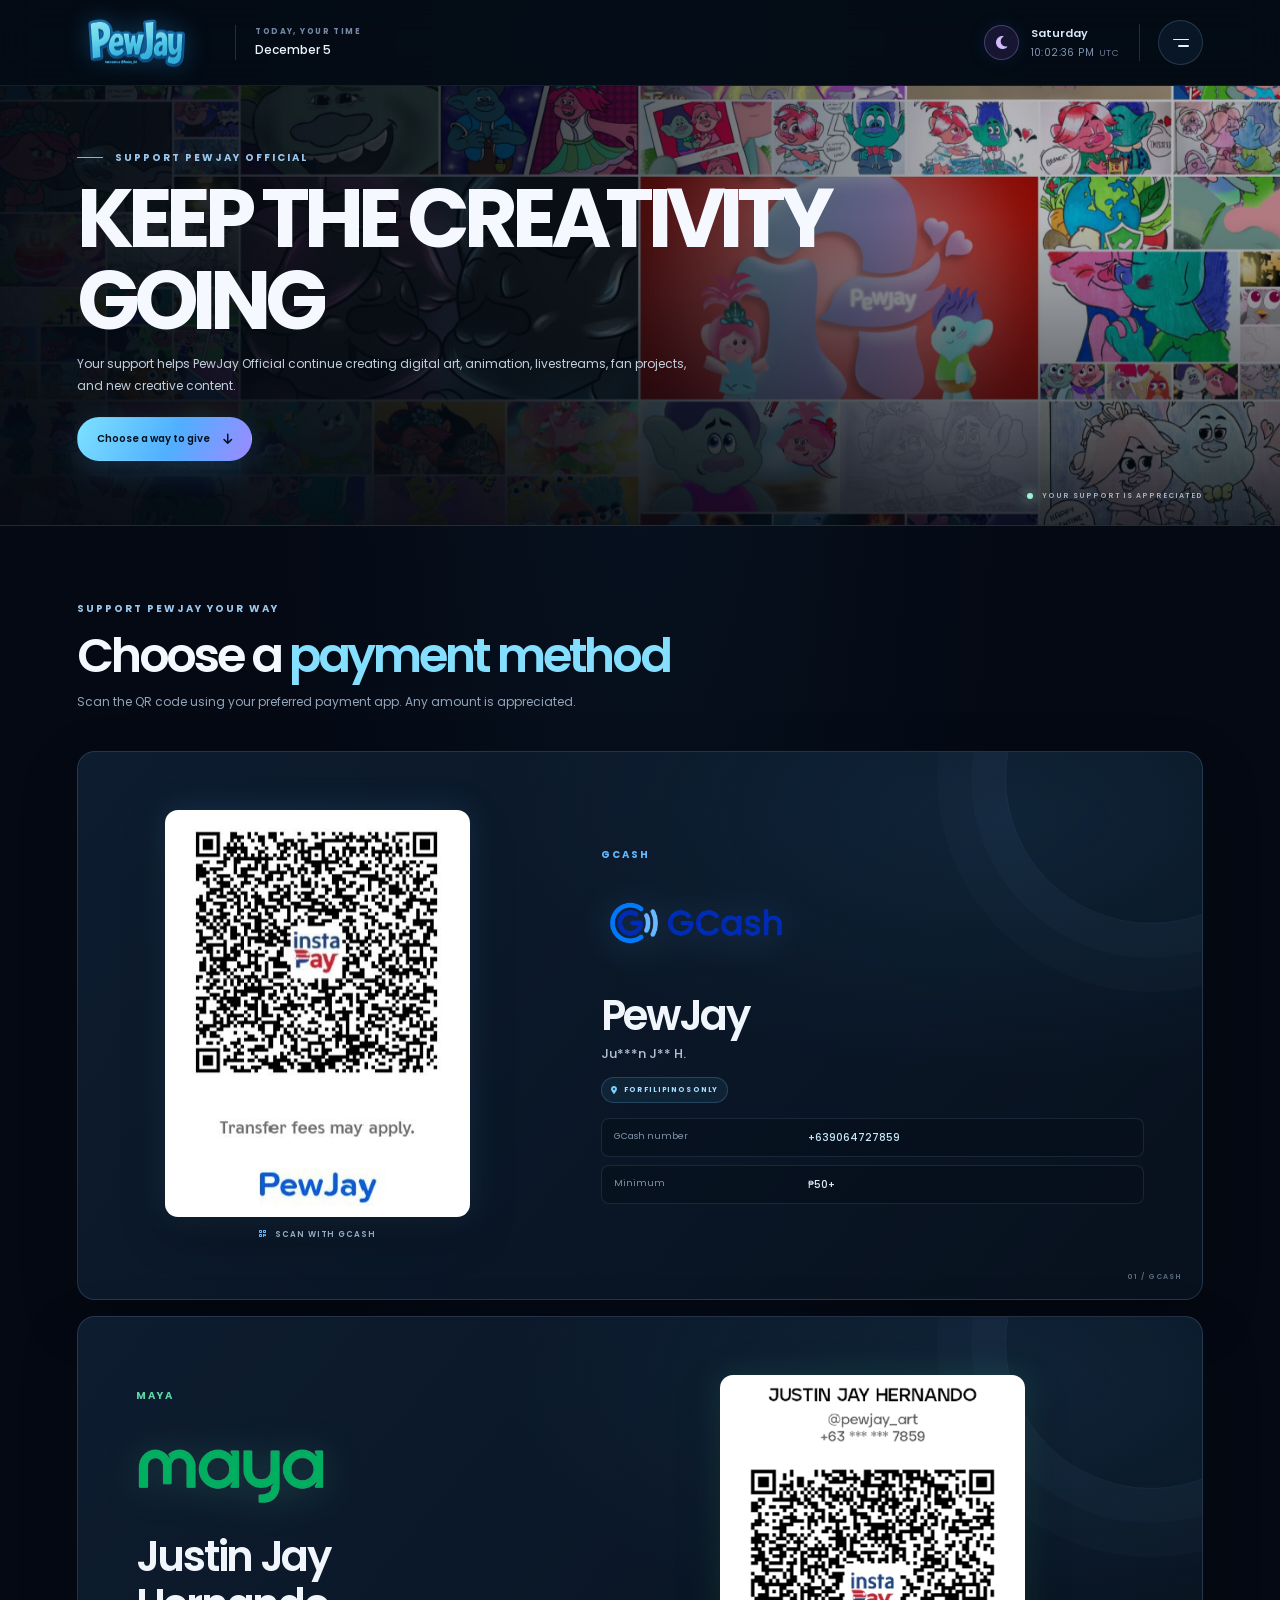
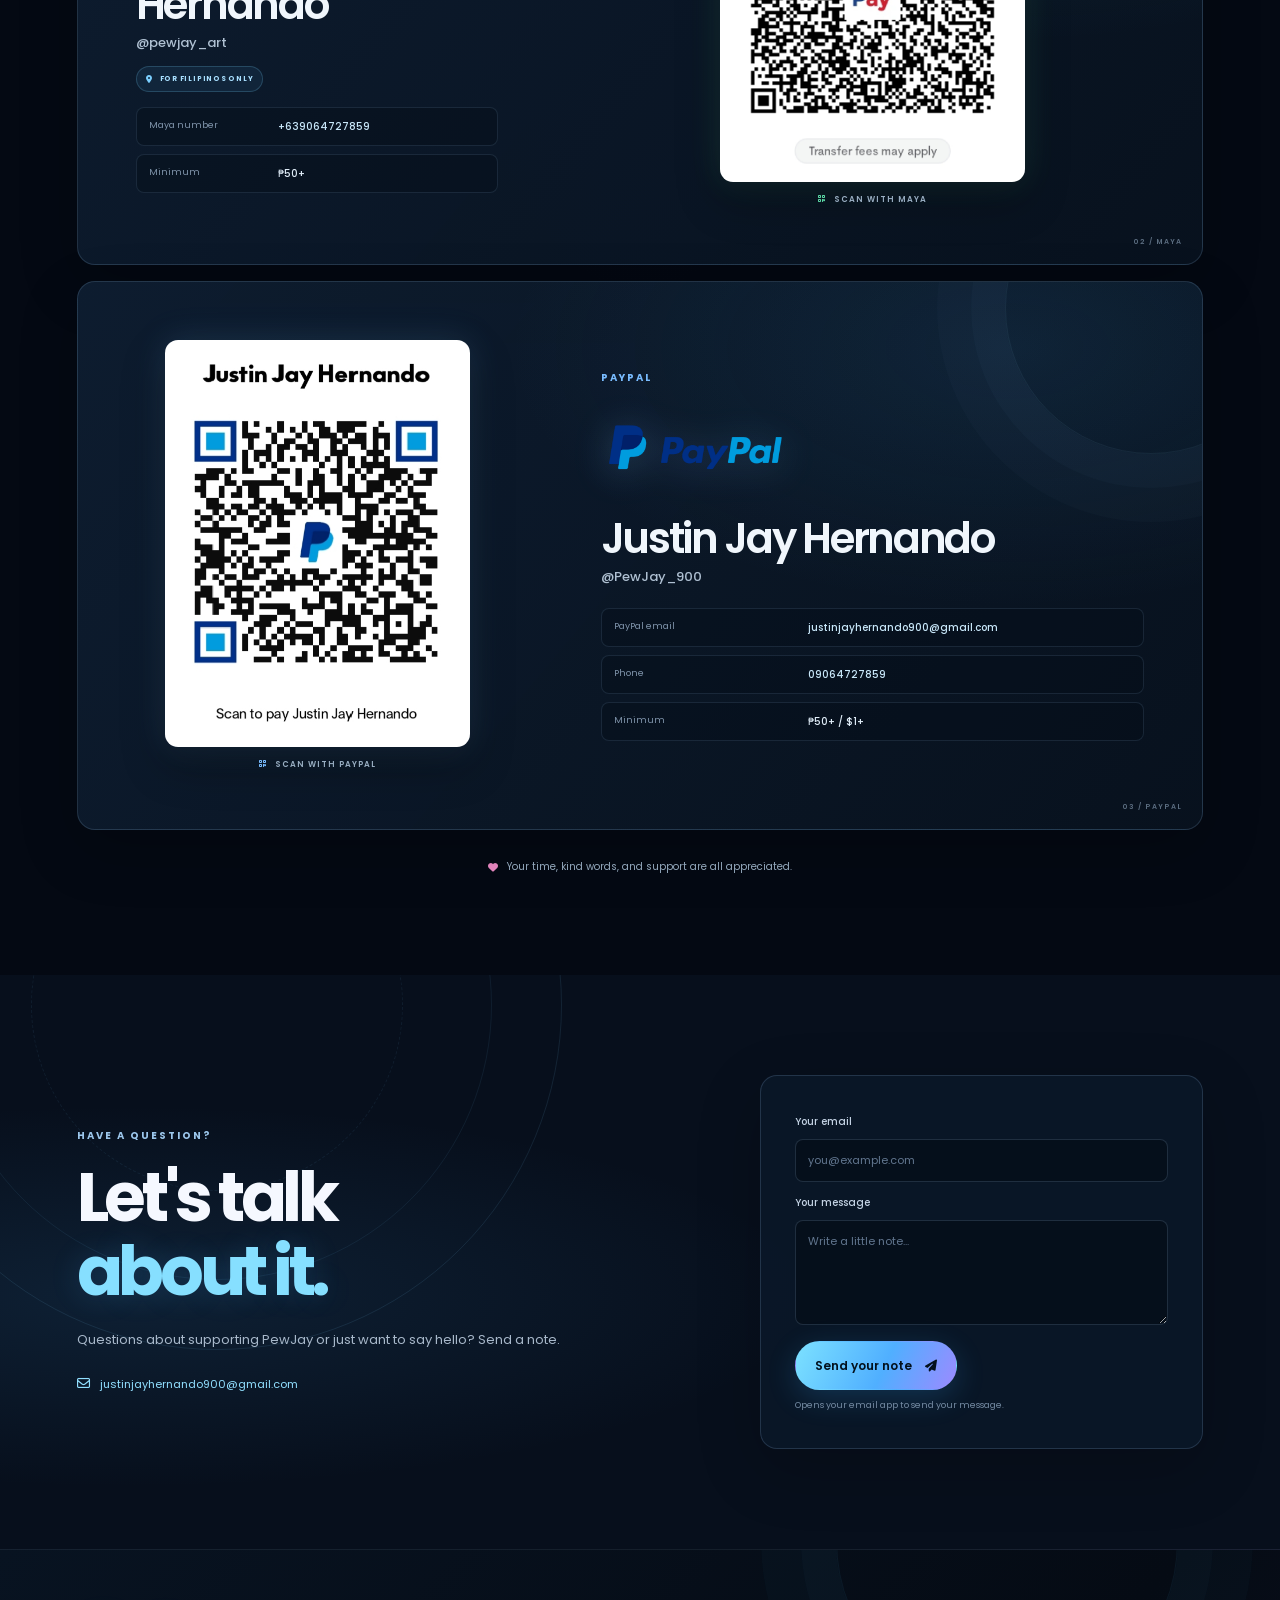
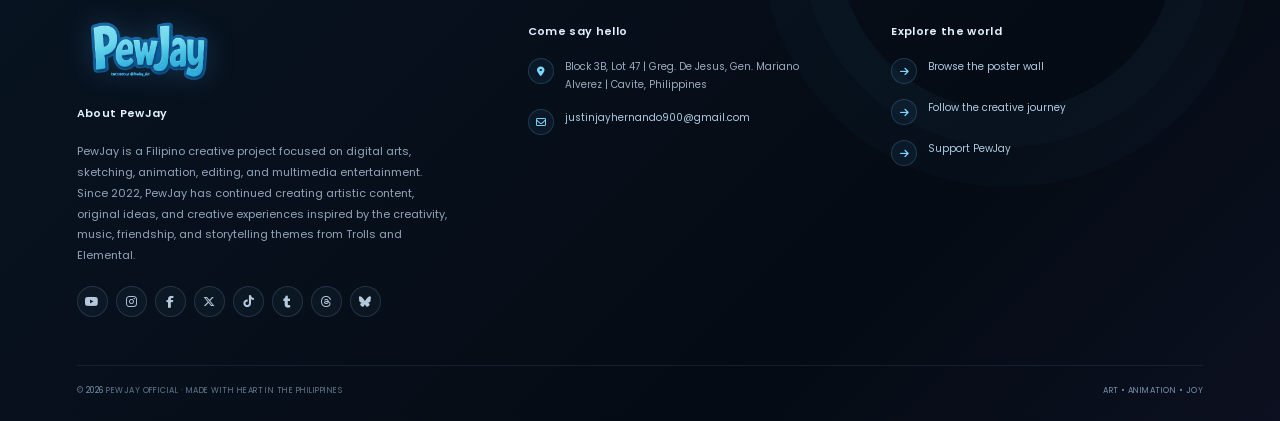
==== donation.html @ 0f90cf4b "WEB PUBLIC" ====
<!doctype html>
<html lang="en">
<head>
  <meta charset="utf-8">
  <meta name="viewport" content="width=device-width, initial-scale=1">
  <meta name="theme-color" content="#07111f">
  <meta name="description" content="Support PewJay's art and creative work through GCash, Maya, or PayPal.">
  <title>Donation - PewJay Official</title>
  <link rel="icon" href="assets/favicon.png" type="image/png">
  <link rel="preconnect" href="https://fonts.googleapis.com">
  <link rel="preconnect" href="https://fonts.gstatic.com" crossorigin>
  <link href="https://fonts.googleapis.com/css2?family=Poppins:wght@400;500;600;700;800&display=swap" rel="stylesheet">
  <link rel="stylesheet" href="https://cdnjs.cloudflare.com/ajax/libs/font-awesome/6.5.2/css/all.min.css">
  <link rel="stylesheet" href="css/style.css">
  <script src="js/site.js" defer></script>
</head>
<body class="page page-subpage" data-page="donation">
  <div data-site-header></div>
  <div class="page-transition is-visible" id="pageTransition" aria-hidden="true"><div class="transition-mark"><span></span><span></span><span></span></div><img src="assets/logo-name.png" alt=""><p>LOADING PEWJAY</p></div>

  <main class="subpage-main donation-main">
    <section class="donation-feature-hero" aria-labelledby="donationHeading">
      <img class="donation-feature-hero__image" src="assets/donation/bg.jpg" alt="" aria-hidden="true">
      <div class="donation-feature-hero__shade" aria-hidden="true"></div>
      <div class="donation-feature-hero__copy">
        <p class="eyebrow"><span class="eyebrow-line"></span>SUPPORT PEWJAY OFFICIAL</p>
        <h1 id="donationHeading">KEEP THE CREATIVITY GOING</h1>
        <p>Your support helps PewJay Official continue creating digital art, animation, livestreams, fan projects, and new creative content.</p>
        <a class="button button--primary" href="#donation-options">Choose a way to give <i class="fa-solid fa-arrow-down" aria-hidden="true"></i></a>
      </div>
      <span class="donation-feature-hero__note"><i></i> YOUR SUPPORT IS APPRECIATED</span>
    </section>

    <section class="subpage-content donation-options" id="donation-options" aria-labelledby="donationOptionsHeading">
      <div class="section-heading">
        <p class="eyebrow">SUPPORT PEWJAY YOUR WAY</p>
        <h2 id="donationOptionsHeading">Choose a <span>payment method</span></h2>
        <p>Scan the QR code using your preferred payment app. Any amount is appreciated.</p>
      </div>

      <article class="payment-method payment-method--gcash" aria-labelledby="gcashHeading">
        <div class="payment-method__qr-wrap"><img class="payment-method__qr" src="assets/donation/gcash.jpg" alt="GCash QR code for PewJay" loading="lazy"><span class="payment-method__qr-caption"><i class="fa-solid fa-qrcode" aria-hidden="true"></i> SCAN WITH GCASH</span></div>
        <div class="payment-method__details">
          <p class="eyebrow">GCASH</p>
          <div class="payment-method__logo-frame"><img src="assets/donation/gcash-logo.png" alt="GCash logo" loading="lazy"></div>
          <h2 id="gcashHeading">PewJay</h2>
          <p class="payment-method__account">Ju***n J** H.</p>
          <p class="payment-method__restriction"><i class="fa-solid fa-location-dot" aria-hidden="true"></i> FOR FILIPINOS ONLY</p>
          <dl class="payment-method__info">
            <div><dt>GCash number</dt><dd><a href="tel:+639064727859">+639064727859</a></dd></div>
            <div><dt>Minimum</dt><dd>₱50+</dd></div>
          </dl>
        </div>
        <span class="payment-method__index" aria-hidden="true">01 / GCASH</span>
      </article>

      <article class="payment-method payment-method--maya payment-method--reverse" aria-labelledby="mayaHeading">
        <div class="payment-method__qr-wrap"><img class="payment-method__qr" src="assets/donation/maya.jpg" alt="Maya QR code for Justin Jay Hernando" loading="lazy"><span class="payment-method__qr-caption"><i class="fa-solid fa-qrcode" aria-hidden="true"></i> SCAN WITH MAYA</span></div>
        <div class="payment-method__details">
          <p class="eyebrow">MAYA</p>
          <div class="payment-method__logo-frame"><img src="assets/donation/maya-logo.png" alt="Maya logo" loading="lazy"></div>
          <h2 id="mayaHeading">Justin Jay Hernando</h2>
          <p class="payment-method__account">@pewjay_art</p>
          <p class="payment-method__restriction"><i class="fa-solid fa-location-dot" aria-hidden="true"></i> FOR FILIPINOS ONLY</p>
          <dl class="payment-method__info">
            <div><dt>Maya number</dt><dd><a href="tel:+639064727859">+639064727859</a></dd></div>
            <div><dt>Minimum</dt><dd>₱50+</dd></div>
          </dl>
        </div>
        <span class="payment-method__index" aria-hidden="true">02 / MAYA</span>
      </article>

      <article class="payment-method payment-method--paypal" aria-labelledby="paypalHeading">
        <div class="payment-method__qr-wrap"><img class="payment-method__qr" src="assets/donation/paypal.jpg" alt="PayPal QR code for Justin Jay Hernando" loading="lazy"><span class="payment-method__qr-caption"><i class="fa-solid fa-qrcode" aria-hidden="true"></i> SCAN WITH PAYPAL</span></div>
        <div class="payment-method__details">
          <p class="eyebrow">PAYPAL</p>
          <div class="payment-method__logo-frame"><img src="assets/donation/paypal-logo.png" alt="PayPal logo" loading="lazy"></div>
          <h2 id="paypalHeading">Justin Jay Hernando</h2>
          <p class="payment-method__account">@PewJay_900</p>
          <dl class="payment-method__info">
            <div><dt>PayPal email</dt><dd><a href="mailto:justinjayhernando900@gmail.com">justinjayhernando900@gmail.com</a></dd></div>
            <div><dt>Phone</dt><dd><a href="tel:09064727859">09064727859</a></dd></div>
            <div><dt>Minimum</dt><dd>₱50+ / $1+</dd></div>
          </dl>
        </div>
        <span class="payment-method__index" aria-hidden="true">03 / PAYPAL</span>
      </article>

      <p class="donation-thanks"><i class="fa-solid fa-heart" aria-hidden="true"></i> Your time, kind words, and support are all appreciated.</p>
    </section>

    <section class="ask-section page-section" id="donation-contact">
      <div class="ask-orbit" aria-hidden="true"></div>
      <div class="ask-copy">
        <p class="eyebrow">HAVE A QUESTION?</p>
        <h2>Let's talk<br><span>about it.</span></h2>
        <p>Questions about supporting PewJay or just want to say hello? Send a note.</p>
        <a class="ask-email" href="mailto:justinjayhernando900@gmail.com"><i class="fa-regular fa-envelope" aria-hidden="true"></i> justinjayhernando900@gmail.com</a>
      </div>
      <form class="contact-form" id="contactForm">
        <label for="contactEmail">Your email</label>
        <input id="contactEmail" name="email" type="email" placeholder="you@example.com" autocomplete="email" required>
        <label for="contactMessage">Your message</label>
        <textarea id="contactMessage" name="message" rows="4" placeholder="Write a little note..." required></textarea>
        <button class="button button--primary" type="submit">Send your note <i class="fa-solid fa-paper-plane" aria-hidden="true"></i></button>
        <p class="form-note" data-form-note>Opens your email app to send your message.</p>
      </form>
    </section>
  </main>

  <div data-site-footer></div>
  <button class="back-to-top" type="button" data-back-to-top aria-label="Back to top"><i class="fa-solid fa-arrow-up" aria-hidden="true"></i><span>Top</span></button>
</body>
</html>
---- css/style.css ----
:root {
  color-scheme: dark;
  --ink: #f5f8ff;
  --muted: #9aaac2;
  --dim: #70819b;
  --night: #07111f;
  --night-deep: #040913;
  --panel: #0c192a;
  --panel-soft: rgba(13, 28, 47, .72);
  --line: rgba(153, 194, 255, .14);
  --blue: #55c6ff;
  --blue-strong: #228dff;
  --violet: #9d84ff;
  --pink: #ed7eff;
  --mint: #a6f5e5;
  --radius: 22px;
  --page-gutter: clamp(22px, 6vw, 96px);
  --font: "Poppins", "Segoe UI", sans-serif;
}

* { box-sizing: border-box; }
html { background: var(--night-deep); scroll-behavior: smooth; scroll-padding-top: 100px; }
body { margin: 0; color: var(--ink); background: var(--night); font-family: var(--font); font-size: 15px; line-height: 1.7; -webkit-font-smoothing: antialiased; }
body.menu-open, body.lightbox-open { overflow: hidden; }
button, input, textarea { font: inherit; }
button, a { -webkit-tap-highlight-color: transparent; }
button { color: inherit; }
a { color: inherit; text-decoration: none; }
img { display: block; max-width: 100%; }
::selection { color: #04101a; background: var(--blue); }
:focus-visible { outline: 2px solid var(--blue); outline-offset: 4px; }

.eyebrow { display: flex; align-items: center; gap: 12px; margin: 0 0 18px; color: #9cc7ec; font-size: 10px; font-weight: 700; letter-spacing: .2em; line-height: 1.5; }
.eyebrow-line { width: 26px; height: 1px; background: var(--blue); box-shadow: 0 0 12px var(--blue); }
.button { display: inline-flex; min-height: 49px; align-items: center; justify-content: center; gap: 13px; padding: 12px 19px; border: 1px solid transparent; border-radius: 999px; cursor: pointer; font-size: 12px; font-weight: 600; line-height: 1.2; transition: transform .25s ease, background .25s ease, border-color .25s ease, box-shadow .25s ease; }
.button:hover { transform: translateY(-3px); }
.button i { font-size: 12px; }
.button--primary { color: #03111d; background: linear-gradient(115deg, #7ce1ff, #50afff 55%, #9c8aff); box-shadow: 0 8px 30px rgba(56, 170, 255, .2); }
.button--primary:hover { box-shadow: 0 12px 36px rgba(56, 170, 255, .35); }
.button--outline { color: #e1f4ff; border-color: rgba(132, 200, 255, .43); background: rgba(12, 28, 48, .58); }
.button--outline:hover, .button--glass:hover { border-color: rgba(112, 215, 255, .9); background: rgba(61, 143, 207, .19); }
.button--glass { color: var(--ink); border-color: rgba(222, 240, 255, .24); background: rgba(5, 16, 29, .45); backdrop-filter: blur(12px); }
.button--small { min-height: 38px; padding: 9px 14px; font-size: 11px; }
.text-link { display: inline-flex; align-items: center; gap: 11px; padding: 0; border: 0; color: #8bdcff; background: transparent; cursor: pointer; font-size: 12px; font-weight: 600; transition: gap .2s ease, color .2s ease; }
.text-link:hover { gap: 16px; color: #d3f5ff; }
.pill { display: inline-flex; align-items: center; width: fit-content; padding: 5px 10px; border: 1px solid rgba(105, 201, 255, .26); border-radius: 999px; color: #9bdcff; background: rgba(49, 137, 196, .12); font-size: 9px; font-weight: 700; letter-spacing: .12em; }

/* Shared navigation */
.site-header { position: fixed; z-index: 80; inset: 0 0 auto; display: flex; height: 86px; align-items: center; justify-content: space-between; gap: 24px; padding: 0 var(--page-gutter); border-bottom: 1px solid rgba(154, 192, 238, .1); background: rgba(5, 12, 22, .76); backdrop-filter: blur(18px); transition: background .3s ease, border-color .3s ease; }
.page-home .site-header { border-bottom-color: rgba(180, 211, 255, .14); background: linear-gradient(180deg, rgba(5, 12, 22, .8), rgba(5, 12, 22, .35)); }
.site-header__left, .site-header__right { display: flex; align-items: center; }
.site-header__left { gap: clamp(16px, 3vw, 40px); min-width: 250px; }
.brand-lockup { display: inline-flex; width: 120px; aspect-ratio: 16/9; flex: 0 0 auto; align-items: center; justify-content: center; }
.brand-lockup img { width: 100%; height: 100%; object-fit: contain; filter: drop-shadow(0 0 12px rgba(47, 168, 255, .27)); transition: filter .25s ease, transform .25s ease; }
.brand-lockup:hover img { transform: translateY(-1px); filter: drop-shadow(0 0 16px rgba(47, 168, 255, .55)); }
.header-date { display: flex; flex-direction: column; gap: 1px; border-left: 1px solid rgba(194, 220, 255, .17); padding-left: 19px; }
.header-date__label { color: #7489a7; font-size: 8px; font-weight: 700; letter-spacing: .18em; }
.header-date__value { color: #eaf5ff; font-size: 12px; font-weight: 500; white-space: nowrap; }
.site-header__right { gap: 18px; }
.header-time { display: flex; align-items: center; gap: 12px; padding-right: 20px; border-right: 1px solid rgba(194, 220, 255, .17); }
.header-time__icon { display: grid; width: 35px; height: 35px; place-items: center; border: 1px solid rgba(107, 201, 255, .25); border-radius: 50%; color: #81d8ff; background: rgba(48, 146, 210, .12); box-shadow: 0 0 20px rgba(47, 168, 255, .1); }
.header-time__icon.is-night { color: #d2baff; border-color: rgba(190, 158, 255, .3); background: rgba(125, 85, 203, .16); }
.header-time__readout { display: flex; flex-direction: column; gap: 1px; }
.header-time__weekday { color: #d8e8fa; font-size: 11px; font-weight: 600; }
.header-time__clock { color: #8095b2; font-size: 10px; font-variant-numeric: tabular-nums; letter-spacing: .04em; white-space: nowrap; }
.header-time__zone { padding-left: 5px; color: #637590; font-size: 9px; }
.menu-toggle { position: relative; display: grid; width: 45px; height: 45px; flex: 0 0 auto; place-items: center; border: 1px solid rgba(150, 195, 239, .2); border-radius: 50%; background: rgba(11, 27, 45, .75); cursor: pointer; transition: background .25s ease, border-color .25s ease, transform .25s ease; }
.menu-toggle:hover { transform: rotate(5deg); border-color: rgba(93, 206, 255, .6); background: rgba(40, 123, 177, .24); }
.menu-toggle__lines { display: grid; gap: 5px; }
.menu-toggle__lines span { display: block; width: 16px; height: 1.5px; border-radius: 2px; background: #e4f5ff; transition: transform .25s ease, width .25s ease; }
.menu-toggle__lines span:nth-child(2) { width: 11px; margin-left: auto; }
.menu-toggle[aria-expanded="true"] .menu-toggle__lines span:first-child { transform: translateY(3.25px) rotate(45deg); }
.menu-toggle[aria-expanded="true"] .menu-toggle__lines span:nth-child(2) { width: 16px; transform: translateY(-3.25px) rotate(-45deg); }
.menu-toggle__label { position: absolute; top: calc(100% + 5px); right: 0; color: #70829c; font-size: 7px; font-weight: 700; letter-spacing: .12em; }
.nav-overlay { position: fixed; z-index: 75; inset: 0; display: flex; align-items: center; justify-content: center; overflow: auto; padding: 105px var(--page-gutter) 55px; background: radial-gradient(ellipse at 79% 30%, rgba(28, 82, 133, .32), transparent 36%), radial-gradient(ellipse at 15% 88%, rgba(107, 61, 166, .19), transparent 34%), rgba(4, 10, 19, .985); opacity: 0; visibility: hidden; transform: translateY(-14px); transition: opacity .35s ease, transform .35s ease, visibility .35s; }
.nav-overlay.is-open { opacity: 1; visibility: visible; transform: translateY(0); }
.nav-overlay__inner { display: grid; width: min(1120px, 100%); grid-template-columns: minmax(200px, .85fr) 1.3fr; align-items: center; gap: clamp(40px, 9vw, 140px); }
.nav-overlay__aside { align-self: center; }
.nav-overlay__logo { width: min(260px, 100%); margin-bottom: 22px; filter: drop-shadow(0 0 20px rgba(63, 182, 255, .25)); }
.nav-overlay__aside p { max-width: 280px; color: var(--muted); font-size: 13px; }
.nav-overlay__aside span { display: block; margin-top: 36px; color: #617b9b; font-size: 9px; font-weight: 700; letter-spacing: .17em; }
.nav-overlay__list { display: grid; grid-template-columns: repeat(2, minmax(0, 1fr)); gap: 5px 30px; margin: 0; padding: 0; list-style: none; }
.nav-overlay__list a { display: flex; min-height: 58px; align-items: center; gap: 14px; border-bottom: 1px solid rgba(168, 197, 230, .11); color: #d9e7f8; font-size: clamp(15px, 2vw, 21px); font-weight: 500; transition: color .2s ease, padding .2s ease; }
.nav-overlay__list a span { color: #59728d; font-size: 9px; font-variant-numeric: tabular-nums; }
.nav-overlay__list a i { margin-left: auto; color: #6797b8; font-size: 12px; opacity: 0; transform: translateX(-5px); transition: opacity .2s ease, transform .2s ease; }
.nav-overlay__list a:hover, .nav-overlay__list a.is-current { padding-left: 5px; color: #8fddff; }
.nav-overlay__list a:hover i, .nav-overlay__list a.is-current i { opacity: 1; transform: translateX(0); }
.nav-overlay__close { position: absolute; top: 24px; right: var(--page-gutter); display: flex; align-items: center; gap: 12px; padding: 10px; border: 0; color: #dcecff; background: transparent; cursor: pointer; font-size: 10px; letter-spacing: .12em; }
.nav-overlay__close i { display: grid; width: 38px; height: 38px; place-items: center; border: 1px solid var(--line); border-radius: 50%; font-size: 15px; }

/* Page transitions and cookie controls */
.page-transition { position: fixed; z-index: 100; inset: 0; display: flex; flex-direction: column; align-items: center; justify-content: center; background: radial-gradient(ellipse at 50% 45%, #0e2841 0, #081526 40%, #040913 80%); opacity: 1; visibility: visible; transition: opacity .55s ease, visibility .55s ease; }
.page-transition.is-done { opacity: 0; visibility: hidden; pointer-events: none; }
.page-transition img { width: 116px; height: 68px; margin: 13px 0 1px; object-fit: contain; filter: drop-shadow(0 0 16px rgba(60, 183, 255, .4)); animation: logo-breathe 1.4s ease-in-out infinite alternate; }
.page-transition p { color: #8aabc7; font-size: 8px; font-weight: 700; letter-spacing: .23em; }
.transition-mark { position: relative; display: flex; width: 39px; height: 39px; align-items: center; justify-content: center; gap: 3px; }
.transition-mark::before { position: absolute; inset: 0; border: 1px solid rgba(113, 196, 255, .28); border-top-color: #76d8ff; border-radius: 50%; content: ""; animation: spin 1.2s linear infinite; }
.transition-mark span { width: 3px; height: 3px; border-radius: 50%; background: #8ce4ff; animation: dots 1s ease-in-out infinite alternate; }
.transition-mark span:nth-child(2) { animation-delay: .15s; }
.transition-mark span:nth-child(3) { animation-delay: .3s; }
.cookie-notice { position: fixed; z-index: 110; right: 26px; bottom: 24px; display: grid; width: min(370px, calc(100vw - 32px)); grid-template-columns: 40px 1fr; gap: 8px 13px; padding: 20px; border: 1px solid rgba(132, 197, 241, .24); border-radius: 18px; background: rgba(8, 21, 36, .96); box-shadow: 0 20px 70px rgba(0, 0, 0, .42), 0 0 28px rgba(53, 158, 225, .12); backdrop-filter: blur(20px); opacity: 0; visibility: hidden; transform: translateY(24px) scale(.97); transition: opacity .35s ease, transform .35s cubic-bezier(.2,.8,.2,1), visibility .35s; }
.cookie-notice.is-visible { opacity: 1; visibility: visible; transform: translateY(0) scale(1); }
.cookie-close { position: absolute; top: 10px; right: 10px; display: grid; width: 26px; height: 26px; place-items: center; border: 0; border-radius: 50%; color: #8194ad; background: transparent; cursor: pointer; }
.cookie-close:hover { color: white; background: rgba(255,255,255,.08); }
.cookie-icon { display: grid; width: 38px; height: 38px; place-items: center; border: 1px solid rgba(115, 197, 247, .2); border-radius: 12px; color: #8bdbff; background: rgba(51, 148, 204, .13); }
.cookie-copy { padding-right: 14px; }
.cookie-copy strong { font-size: 11px; font-weight: 600; }
.cookie-copy p { margin: 4px 0 0; color: #93a5bb; font-size: 10px; line-height: 1.6; }
.cookie-actions { grid-column: 2; display: flex; flex-wrap: wrap; align-items: center; gap: 10px; margin-top: 6px; }
.cookie-essential { padding: 7px 0; border: 0; color: #aebdd0; background: transparent; cursor: pointer; font-size: 10px; }
.cookie-essential:hover { color: white; }
.back-to-top { position: fixed; z-index: 50; right: 25px; bottom: 25px; display: flex; min-width: 47px; height: 47px; align-items: center; justify-content: center; gap: 8px; padding: 0 14px; border: 1px solid rgba(136, 196, 241, .28); border-radius: 99px; color: #d8f3ff; background: rgba(8, 22, 38, .89); box-shadow: 0 6px 28px rgba(0,0,0,.22); cursor: pointer; font-size: 10px; opacity: 0; visibility: hidden; transform: translateY(10px); transition: all .25s ease; backdrop-filter: blur(10px); }
.back-to-top.is-visible { opacity: 1; visibility: visible; transform: translateY(0); }
.cookie-open .back-to-top { bottom: 204px; }
.back-to-top:hover { border-color: var(--blue); color: white; box-shadow: 0 0 22px rgba(56, 176, 255, .2); }

/* Intro page */
.intro-page { overflow: hidden; background: #060d18; }
.intro-screen { position: relative; display: grid; min-height: 100svh; place-items: center; overflow: hidden; isolation: isolate; padding: 40px 22px; }
.intro-backdrop, .intro-grain { position: absolute; z-index: -2; inset: 0; }
.intro-backdrop { background: linear-gradient(180deg, rgba(3, 8, 16, .23), rgba(4, 10, 19, .7) 55%, rgba(4, 9, 17, .96)), radial-gradient(ellipse at 50% 44%, rgba(48, 123, 193, .2), transparent 42%), url("../assets/index/bg.jpg") center 47% / cover; animation: intro-photo 12s ease-in-out infinite alternate; }
.intro-grain { z-index: -1; pointer-events: none; background: radial-gradient(circle at 16% 18%, rgba(107, 212, 255, .13), transparent 22%), radial-gradient(circle at 82% 71%, rgba(191, 112, 255, .12), transparent 25%); }
.intro-content { width: min(650px, 100%); padding-top: 25px; text-align: center; animation: fade-up .9s .1s both; }
.intro-kicker { display: flex; align-items: center; justify-content: center; gap: 10px; margin-bottom: 23px; color: #b3d7f0; font-size: 9px; font-weight: 700; letter-spacing: .2em; }
.live-dot { width: 7px; height: 7px; border-radius: 50%; background: #91f1d8; box-shadow: 0 0 12px #91f1d8; animation: live-pulse 1.8s ease-out infinite; }
.intro-logo-shell { position: relative; display: grid; width: min(370px, 78vw); aspect-ratio: 16/9; place-items: center; margin: 0 auto 23px; }
.intro-logo-shell::before { position: absolute; z-index: -1; inset: -9px; border: 1px solid transparent; border-radius: 27px; background: conic-gradient(from 0deg, transparent 0 30%, #63ddff 36%, #74a9ff 43%, #e891ff 49%, transparent 55% 100%) border-box; -webkit-mask: linear-gradient(#000 0 0) padding-box, linear-gradient(#000 0 0); -webkit-mask-composite: xor; mask-composite: exclude; content: ""; animation: spin 3.2s linear infinite; filter: drop-shadow(0 0 12px rgba(80, 198, 255, .5)); }
.intro-logo-shell::after { position: absolute; z-index: -2; inset: -17px; border: 1px solid rgba(109, 190, 255, .1); border-radius: 33px; content: ""; box-shadow: 0 0 48px rgba(50, 164, 255, .12); }
.intro-logo { width: 100%; max-height: 100%; object-fit: contain; filter: drop-shadow(0 9px 28px rgba(41, 170, 255, .43)); animation: logo-breathe 2.4s ease-in-out infinite alternate; }
.intro-content h1 { margin: 0; font-size: clamp(30px, 5.2vw, 54px); font-weight: 700; letter-spacing: -.055em; line-height: 1.17; }
.intro-content h1 span { color: #8cdbff; text-shadow: 0 0 28px rgba(84, 191, 255, .3); }
.intro-copy { max-width: 430px; margin: 14px auto 28px; color: #b0bfd2; font-size: 13px; }
.intro-loading { width: min(330px, 90%); margin: 0 auto 23px; text-align: left; }
.intro-loading__row { display: flex; justify-content: space-between; margin-bottom: 7px; color: #8fa8c0; font-size: 8px; font-weight: 700; letter-spacing: .15em; }
.intro-loading__row [data-intro-percent] { color: #b7eaff; font-variant-numeric: tabular-nums; }
.intro-progress { height: 2px; overflow: hidden; border-radius: 4px; background: rgba(171, 206, 239, .18); }
.intro-progress span { display: block; width: 0; height: 100%; border-radius: inherit; background: linear-gradient(90deg, #59d5ff, #a582ff, #f089dd); box-shadow: 0 0 14px rgba(90, 195, 255, .8); }
.intro-skip { min-height: 42px; font-size: 10px; }
.intro-foot { position: absolute; right: var(--page-gutter); bottom: 23px; left: var(--page-gutter); display: flex; justify-content: space-between; color: rgba(193, 212, 234, .55); font-size: 8px; font-weight: 600; letter-spacing: .14em; }
.intro-foot i { margin-left: 5px; color: #ff8cca; }

/* Refined entry screen */
.intro-screen { display: flex; min-height: 100svh; flex-direction: column; justify-content: space-between; padding: 23px var(--page-gutter) 17px; }
.intro-backdrop { background: linear-gradient(90deg, rgba(3, 8, 16, .94) 0%, rgba(4, 10, 19, .83) 43%, rgba(4, 10, 19, .42) 100%), linear-gradient(0deg, rgba(4, 9, 17, .97) 0%, rgba(4, 9, 17, .15) 45%, rgba(4, 9, 17, .55) 100%), url("../assets/index/bg.jpg") center 46% / cover; }
.intro-grain { background-image: linear-gradient(rgba(117, 187, 236, .035) 1px, transparent 1px), linear-gradient(90deg, rgba(117, 187, 236, .035) 1px, transparent 1px), radial-gradient(ellipse at 73% 43%, rgba(71, 162, 222, .15), transparent 38%), radial-gradient(ellipse at 11% 79%, rgba(100, 76, 188, .14), transparent 31%); background-size: 70px 70px, 70px 70px, auto, auto; mask-image: linear-gradient(90deg, transparent, black 40%, black); }
.intro-topbar { position: relative; z-index: 2; display: flex; width: min(1460px, 100%); min-height: 58px; align-items: center; justify-content: space-between; gap: 22px; margin: 0 auto; }
.intro-brand { display: inline-flex; align-items: center; gap: 12px; }
.intro-brand img { width: 108px; height: 61px; object-fit: contain; filter: drop-shadow(0 0 15px rgba(61, 180, 255, .36)); }
.intro-brand > span, .intro-topbar__status > span:last-child { color: #a8bed5; font-size: 7px; font-weight: 700; letter-spacing: .16em; line-height: 1.65; }
.intro-brand strong, .intro-topbar__status strong { color: #e0f2ff; font-size: 8px; letter-spacing: .1em; }
.intro-topbar__center { display: flex; align-items: center; gap: 10px; color: #8298b2; font-size: 8px; font-weight: 700; letter-spacing: .23em; }
.intro-topbar__center i { color: #65caff; font-style: normal; font-size: 7px; }
.intro-topbar__line { width: 26px; height: 1px; background: linear-gradient(90deg, transparent, rgba(136, 193, 237, .5)); }
.intro-topbar__line:last-child { transform: rotate(180deg); }
.intro-topbar__status { display: flex; align-items: center; gap: 9px; }
.intro-topbar__status .live-dot { width: 6px; height: 6px; }
.intro-content { display: grid; width: min(1460px, 100%); flex: 1; grid-template-columns: minmax(0, 1fr) minmax(0, .95fr); align-items: center; gap: clamp(24px, 4vw, 65px); margin: 0 auto; padding: 10px 0 4px; text-align: left; animation: fade-up .85s .08s both; }
.intro-copy { max-width: 650px; margin: 0; color: var(--ink); font-size: 15px; }
.intro-copy .intro-kicker { justify-content: flex-start; margin-bottom: 20px; color: #bed5eb; font-size: 9px; }
.intro-copy h1 { display: flex; flex-direction: column; gap: 1px; margin: 0; font-size: clamp(48px, 6.2vw, 88px); font-weight: 600; letter-spacing: -.08em; line-height: .99; }
.intro-copy h1 span { color: #f4f8ff; text-shadow: none; }
.intro-copy h1 strong { display: block; color: #8edfff; font-weight: 700; text-shadow: 0 0 34px rgba(71, 184, 255, .28); }
.intro-copy h1 em { color: #c2a6ff; font-style: normal; text-shadow: 0 0 35px rgba(154, 127, 255, .26); }
.intro-copy__description { max-width: 430px; margin: 18px 0 16px; color: #aabbd0; font-size: 12px; line-height: 1.85; }
.intro-copy__description span { color: #e1c7ff; }
.intro-tags { display: flex; flex-wrap: wrap; gap: 7px; margin: 0 0 22px; }
.intro-tags span { display: inline-flex; align-items: center; gap: 7px; padding: 6px 10px; border: 1px solid rgba(152, 197, 236, .16); border-radius: 99px; color: #b4c7dc; background: rgba(9, 20, 34, .52); font-size: 7px; font-weight: 700; letter-spacing: .12em; backdrop-filter: blur(8px); }
.intro-tags i { color: #81d9ff; font-size: 9px; }
.intro-skip { min-height: 45px; padding: 12px 19px; font-size: 10px; }
.intro-stage { position: relative; width: 100%; height: min(60vh, 545px); min-height: 365px; isolation: isolate; }
.intro-stage::before { position: absolute; z-index: -2; inset: 9% 4%; border-radius: 50%; background: radial-gradient(ellipse, rgba(49, 133, 196, .25), rgba(73, 101, 178, .08) 42%, transparent 71%); filter: blur(12px); content: ""; }
.intro-stage__orbit { position: absolute; z-index: -1; top: 50%; left: 50%; display: block; width: 88%; aspect-ratio: 1; border: 1px solid rgba(144, 206, 251, .16); border-radius: 50%; transform: translate(-50%, -50%); }
.intro-stage__orbit--one { width: 73%; border-style: dashed; animation: orbit-spin 38s linear infinite; }
.intro-stage__orbit--two { width: 99%; border-color: rgba(139, 189, 231, .08); }
.intro-stage__spark { position: absolute; z-index: 4; color: #c1eaff; text-shadow: 0 0 18px rgba(105, 194, 255, .7); font-size: 24px; animation: twinkle 1.8s ease-in-out infinite alternate; }
.intro-stage__spark--one { top: 9%; left: 23%; }
.intro-stage__spark--two { right: 14%; bottom: 17%; color: #d0afff; font-size: 31px; animation-delay: -.8s; }
.intro-art-card { position: absolute; overflow: hidden; margin: 0; border: 1px solid rgba(209, 234, 255, .33); border-radius: 13px; background: #111c30; box-shadow: 0 28px 70px rgba(0, 0, 0, .43), 0 0 30px rgba(69, 156, 220, .09); }
.intro-art-card::after { position: absolute; inset: 0; border: 1px solid rgba(248, 252, 255, .08); border-radius: inherit; content: ""; pointer-events: none; }
.intro-art-card img { width: 100%; height: 100%; object-fit: cover; transition: transform .8s ease; }
.intro-art-card:hover img { transform: scale(1.055); }
.intro-art-card figcaption { position: absolute; right: 0; bottom: 0; left: 0; display: flex; align-items: center; justify-content: space-between; padding: 25px 11px 9px; color: white; background: linear-gradient(0deg, rgba(3, 8, 16, .85), transparent); font-size: 7px; font-weight: 700; letter-spacing: .1em; }
.intro-art-card figcaption i { color: #8ce0ff; font-size: 9px; }
.intro-art-card--rear { top: 14%; left: 9%; width: 43%; height: 48%; transform: rotate(-10deg); animation: intro-card-float 5.4s ease-in-out infinite alternate; }
.intro-art-card--front { top: 14%; right: 7%; width: 49%; height: 57%; transform: rotate(7deg); animation: intro-card-float 5.1s ease-in-out infinite alternate-reverse; }
.intro-art-card--small { bottom: 6%; left: 24%; width: 43%; height: 34%; transform: rotate(3deg); animation: intro-card-float 5.7s ease-in-out infinite alternate; animation-delay: -.6s; }
.intro-logo-shell { position: absolute; z-index: 5; top: 53%; left: 49%; display: grid; width: min(53%, 315px); aspect-ratio: 16/9; place-items: center; margin: 0; border: 1px solid rgba(169, 222, 255, .44); border-radius: 19px; background: rgba(5, 16, 30, .73); box-shadow: 0 20px 60px rgba(0, 0, 0, .48), 0 0 45px rgba(65, 167, 226, .18); backdrop-filter: blur(14px); transform: translate(-50%, -50%); isolation: isolate; }
.intro-logo-shell::before { position: absolute; z-index: -1; inset: -7px; border: 1px solid transparent; border-radius: 24px; background: conic-gradient(from 0deg, transparent 0 30%, #63ddff 36%, #74a9ff 43%, #e891ff 49%, transparent 55% 100%) border-box; -webkit-mask: linear-gradient(#000 0 0) padding-box, linear-gradient(#000 0 0); -webkit-mask-composite: xor; mask-composite: exclude; content: ""; animation: spin 3.2s linear infinite; filter: drop-shadow(0 0 12px rgba(80, 198, 255, .5)); }
.intro-logo-shell::after { position: absolute; z-index: -2; inset: -15px; border: 1px solid rgba(109, 190, 255, .11); border-radius: 28px; content: ""; box-shadow: 0 0 48px rgba(50, 164, 255, .16); }
.intro-logo { width: 89%; height: auto; max-height: 90%; object-fit: contain; filter: drop-shadow(0 9px 22px rgba(41, 170, 255, .49)); animation: logo-breathe 2.4s ease-in-out infinite alternate; }
.intro-stage__note { position: absolute; right: 0; bottom: 15%; color: rgba(187, 218, 245, .7); font-size: 7px; font-weight: 700; letter-spacing: .2em; line-height: 1.65; text-align: right; }
.intro-loading { width: min(1460px, 100%); margin: 0 auto; padding: 12px 0 9px; border-top: 1px solid rgba(167, 201, 235, .2); text-align: left; }
.intro-loading__row { align-items: center; margin-bottom: 8px; color: #95acc4; font-size: 8px; letter-spacing: .13em; }
.intro-loading__label { display: inline-flex; align-items: center; gap: 8px; }
.intro-loading__label i { color: #83dfff; animation: spin 2s linear infinite; }
.intro-loading__numbers { display: inline-flex; gap: 18px; color: #cae9fa; font-variant-numeric: tabular-nums; }
.intro-progress { height: 3px; background: rgba(162, 193, 225, .16); }
.intro-progress span { background: linear-gradient(90deg, #5edaff 0%, #6fafff 45%, #c085ff 78%, #f087d4); }
.intro-foot { position: relative; right: auto; bottom: auto; left: auto; display: flex; width: min(1460px, 100%); justify-content: space-between; margin: 9px auto 0; color: rgba(169, 192, 216, .55); font-size: 7px; letter-spacing: .16em; }
.intro-foot span:last-child { color: rgba(193, 212, 234, .72); }
@keyframes intro-card-float { from { translate: 0 -5px; } to { translate: 0 8px; } }

/* Home: full-screen story panels */
.home-page { background: var(--night-deep); }
.story-deck { position: relative; height: 100svh; min-height: 670px; overflow: hidden; background: #07111f; }
.story-panel { position: absolute; inset: 0; overflow: hidden; padding: 112px var(--page-gutter) 82px; opacity: 0; visibility: hidden; transform: scale(1.045); transition: opacity .75s cubic-bezier(.2,.7,.2,1), transform .95s cubic-bezier(.2,.7,.2,1), visibility .75s; }
.story-panel.is-active { z-index: 1; opacity: 1; visibility: visible; transform: scale(1); }
.story-hero { display: flex; align-items: flex-end; padding-top: 135px; }
.hero-backdrop { position: absolute; z-index: -2; inset: 0; background: linear-gradient(90deg, rgba(4, 10, 19, .94) 0%, rgba(4, 10, 19, .76) 35%, rgba(4, 10, 19, .28) 72%, rgba(4, 10, 19, .55) 100%), linear-gradient(0deg, rgba(4, 10, 19, .88) 0%, transparent 50%, rgba(4, 10, 19, .3) 100%), url("../assets/home/bg.jpg") center 44% / cover; transform: scale(1.06); transition: transform 1.5s ease; }
.story-hero.is-active .hero-backdrop { transform: scale(1); }
.hero-vignette { position: absolute; z-index: -1; inset: 0; background: radial-gradient(ellipse at 69% 48%, rgba(76, 161, 218, .11), transparent 36%), radial-gradient(ellipse at 10% 15%, rgba(36, 157, 240, .12), transparent 31%); }
.hero-content { width: min(1200px, 100%); margin: 0 0 26px; animation: fade-up .85s .2s both; }
.hero-heading { display: flex; flex-wrap: nowrap; align-items: baseline; gap: .2em; margin: 0 0 11px; font-size: clamp(18px, 5.5vw, 76px); font-weight: 700; letter-spacing: -.065em; line-height: 1.08; white-space: nowrap; text-shadow: 0 5px 45px rgba(0,0,0,.27); }
.hero-heading > span { display: inline-block; min-width: 5.2ch; color: #91e4ff; font-weight: 800; text-shadow: 0 0 38px rgba(66, 181, 255, .45); }
.rotating-word.is-out { animation: word-out .38s ease both; }
.rotating-word.is-in { animation: word-in .5s cubic-bezier(.2,.8,.25,1) both; }
.hero-subtitle { margin: 0 0 27px; color: #c4d0e0; font-size: clamp(14px, 1.8vw, 18px); letter-spacing: .015em; }
.hero-subtitle strong { color: white; font-weight: 600; }
.hero-content .button { min-height: 50px; }
.hero-side-note { position: absolute; right: var(--page-gutter); bottom: 52%; display: flex; align-items: center; gap: 11px; color: rgba(211, 229, 245, .7); font-size: 8px; font-weight: 600; letter-spacing: .15em; transform: rotate(90deg) translateX(50%); transform-origin: right center; }
.hero-side-note > span:first-child { color: #9be5ff; font-size: 10px; }
.hero-side-note__line { width: 40px; height: 1px; background: rgba(186, 216, 244, .45); }
.story-hint { position: absolute; z-index: 3; bottom: 33px; left: 50%; display: flex; flex-direction: column; align-items: center; gap: 7px; color: rgba(187, 210, 234, .66); font-size: 8px; font-weight: 600; letter-spacing: .17em; transform: translateX(-50%); }
.story-hint i { color: #84d9ff; font-size: 11px; animation: nudge-down 1.6s ease-in-out infinite; }
.story-pagination { position: absolute; z-index: 5; top: 50%; right: 24px; display: grid; gap: 11px; transform: translateY(-50%); }
.story-pagination button { width: 7px; height: 7px; padding: 0; border: 1px solid rgba(216, 238, 255, .65); border-radius: 50%; background: transparent; cursor: pointer; transition: height .3s ease, border-radius .3s ease, background .3s ease, box-shadow .3s ease; }
.story-pagination button.is-active { height: 25px; border-color: var(--blue); border-radius: 8px; background: var(--blue); box-shadow: 0 0 14px rgba(73, 198, 255, .65); }
.story-progress { position: absolute; z-index: 5; bottom: 0; left: 0; width: 100%; height: 2px; background: rgba(150, 197, 232, .13); }
.story-progress span { display: block; width: 25%; height: 100%; background: linear-gradient(90deg, var(--blue), var(--violet)); transition: width .55s cubic-bezier(.2,.7,.2,1); }
.about-panel { display: grid; align-items: center; background: radial-gradient(ellipse at 82% 51%, rgba(45, 114, 167, .19), transparent 35%), linear-gradient(110deg, #081321, #0a1726 62%, #0b182b); }
.about-layout { display: grid; width: min(1220px, 100%); grid-template-columns: 54px minmax(280px, 1.05fr) minmax(260px, .95fr); align-items: center; gap: clamp(30px, 6vw, 88px); margin: 0 auto; }
.about-number { align-self: center; color: #69819c; font-size: 9px; font-weight: 600; letter-spacing: .1em; writing-mode: vertical-rl; transform: rotate(180deg); }
.about-number span { color: #45baf2; }
.about-copy { max-width: 520px; }
.about-copy .eyebrow { color: #9fc2df; }
.about-copy h2, .owner-copy h2, .ask-copy h2 { margin: 0 0 20px; font-size: clamp(35px, 5.3vw, 66px); font-weight: 700; letter-spacing: -.065em; line-height: 1.09; }
.about-copy h2 span, .owner-copy h2 span, .ask-copy h2 span { color: #86dfff; text-shadow: 0 0 30px rgba(75, 180, 255, .18); }
.about-copy > p:not(.eyebrow), .owner-copy > p:not(.eyebrow) { max-width: 490px; margin: 0; color: #aab9cb; font-size: 13px; line-height: 1.9; }
.about-tags { display: flex; flex-wrap: wrap; gap: 9px; margin: 23px 0; }
.about-tags span { display: inline-flex; align-items: center; gap: 8px; padding: 8px 11px; border: 1px solid rgba(148, 194, 232, .17); border-radius: 30px; color: #bed1e3; background: rgba(4, 14, 26, .35); font-size: 9px; }
.about-tags i { color: #7ddcff; }
.about-art { position: relative; width: min(100%, 420px); height: min(54vh, 440px); justify-self: end; }
.about-art__main { position: absolute; top: 0; right: 0; width: 79%; height: 90%; object-fit: cover; border: 1px solid rgba(160, 214, 255, .23); border-radius: 34% 8px 8px 8px; box-shadow: 0 30px 80px rgba(0,0,0,.36), 0 0 45px rgba(70, 163, 224, .1); }
.about-art__small { position: absolute; bottom: 0; left: 0; width: 48%; height: 45%; object-fit: cover; border: 5px solid #0a1726; border-radius: 8px 8px 8px 30px; box-shadow: 0 12px 40px rgba(0,0,0,.35); }
.art-sticker { position: absolute; top: 14%; left: 1%; display: grid; width: 75px; height: 75px; place-content: center; border: 1px solid rgba(225, 244, 255, .7); border-radius: 50%; color: #fff; background: linear-gradient(145deg, #51c9ff, #826aff); box-shadow: 0 8px 25px rgba(70, 166, 255, .3); font-size: 10px; font-weight: 800; letter-spacing: .07em; line-height: 1.25; text-align: center; transform: rotate(-12deg); }
.about-orbit { position: absolute; border: 1px solid rgba(125, 198, 251, .12); border-radius: 50%; pointer-events: none; }
.about-orbit--one { top: -28%; right: -10%; width: 63vw; height: 63vw; }
.about-orbit--two { top: -16%; right: 4%; width: 39vw; height: 39vw; border-style: dashed; opacity: .45; }
.content-panel { display: flex; flex-direction: column; justify-content: center; background: radial-gradient(ellipse at 90% 44%, rgba(33, 97, 154, .23), transparent 38%), #081321; }
.content-heading { position: absolute; top: 112px; left: var(--page-gutter); }
.content-heading h2 { margin: 0; font-size: clamp(25px, 3.8vw, 43px); font-weight: 600; letter-spacing: -.06em; line-height: 1.15; }
.content-heading h2 span { color: #87dfff; }
.content-heading .eyebrow { margin-bottom: 8px; }
.content-panel.is-active .content-heading { animation: content-enter-left .65s .08s both; }
.content-showcase { display: grid; width: min(1370px, 100%); grid-template-columns: minmax(130px, .66fr) minmax(205px, .92fr) minmax(330px, 1.65fr); align-items: center; gap: clamp(18px, 3vw, 42px); margin: 105px auto 0; }
.content-tabs { display: flex; flex-direction: column; gap: 5px; }
.content-panel.is-active .content-tabs { animation: content-enter-left .65s .16s both; }
.content-tab { display: flex; min-height: 41px; align-items: center; gap: 10px; padding: 8px 10px; border: 1px solid transparent; border-radius: 8px; color: #8294ac; background: transparent; cursor: pointer; font-size: 10px; font-weight: 500; text-align: left; transition: all .22s ease; }
.content-panel.is-active .content-tab { animation: content-tab-in .48s both; }
.content-panel.is-active .content-tab:nth-child(1) { animation-delay: .22s; }
.content-panel.is-active .content-tab:nth-child(2) { animation-delay: .29s; }
.content-panel.is-active .content-tab:nth-child(3) { animation-delay: .36s; }
.content-panel.is-active .content-tab:nth-child(4) { animation-delay: .43s; }
.content-panel.is-active .content-tab:nth-child(5) { animation-delay: .50s; }
.content-tab span { color: #566c84; font-size: 8px; }
.content-tab:hover { color: #e3f4ff; background: rgba(128, 186, 230, .08); }
.content-tab.is-selected { border-color: rgba(113, 202, 255, .22); color: #d8f1ff; background: linear-gradient(100deg, rgba(57, 152, 206, .16), rgba(84, 139, 197, .05)); box-shadow: inset 2px 0 #6ad5ff; }
.content-tab.is-selected span { color: #82dfff; }
.content-description { padding: 8px 0; }
.content-panel.is-active .content-description { animation: content-enter-left .65s .28s both; }
.content-description.is-leaving > * { animation: content-copy-out .16s ease both; }
.content-description.is-entering > * { animation: content-copy-in .42s cubic-bezier(.2,.7,.2,1) both; }
.content-description.is-entering > *:nth-child(2) { animation-delay: .04s; }
.content-description.is-entering > *:nth-child(3) { animation-delay: .08s; }
.content-description.is-entering > *:nth-child(4) { animation-delay: .12s; }
.content-description__label { margin: 0 0 12px; color: #79c8ee; font-size: 8px; font-weight: 700; letter-spacing: .18em; }
.content-description h3 { margin: 0 0 10px; font-size: clamp(23px, 3vw, 36px); font-weight: 600; letter-spacing: -.05em; line-height: 1.2; }
.content-description > p:not(.content-description__label) { margin: 0 0 19px; color: #a6b6c8; font-size: 11px; line-height: 1.8; }
.content-description .button { min-height: 39px; padding: 9px 13px; font-size: 9px; }
.content-description .button[hidden] { display: none !important; }
.content-visual { position: relative; min-height: 300px; height: min(47vh, 410px); overflow: hidden; border: 1px solid rgba(155, 207, 246, .26); border-radius: 16px; background: #111d2e; box-shadow: 0 24px 70px rgba(0,0,0,.32), 0 0 38px rgba(65, 160, 228, .08); }
.content-panel.is-active .content-visual { animation: content-enter-right .82s .36s cubic-bezier(.2,.7,.2,1) both; }
.content-visual::after { position: absolute; inset: 0; border: 1px solid rgba(246, 251, 255, .08); border-radius: inherit; content: ""; pointer-events: none; }
.content-visual img { width: 100%; height: 100%; object-fit: cover; transition: opacity .45s ease, transform 1s ease; }
.content-visual.is-changing img { opacity: .25; transform: scale(1.06); }
.content-visual__shade { position: absolute; inset: 45% 0 0; background: linear-gradient(0deg, rgba(3, 10, 18, .85), transparent); pointer-events: none; }
.content-visual__caption { position: absolute; right: 18px; bottom: 16px; left: 18px; display: flex; justify-content: space-between; color: #e1f2ff; font-size: 8px; font-weight: 600; letter-spacing: .13em; }
.content-visual__caption span:last-child { color: #b5c7d9; }
.content-panel.is-active .content-visual__caption { animation: content-pop-in .5s .82s both; }
.content-visual__controls { position: absolute; top: 16px; right: 16px; display: flex; gap: 7px; }
.content-panel.is-active .content-visual__controls { animation: content-pop-in .5s .72s both; }
.content-visual__controls button { display: grid; width: 33px; height: 33px; place-items: center; border: 1px solid rgba(241, 249, 255, .35); border-radius: 50%; color: #fff; background: rgba(8, 17, 28, .35); cursor: pointer; backdrop-filter: blur(8px); transition: background .2s ease, transform .2s ease; }
.content-visual__controls button:hover { transform: translateY(-2px); background: rgba(76, 158, 213, .52); }
.owner-panel { display: flex; align-items: center; justify-content: center; background: radial-gradient(ellipse at 24% 50%, rgba(42, 94, 152, .25), transparent 30%), linear-gradient(100deg, #07111f, #0b1727 70%, #10152a); }
.owner-layout { display: grid; width: min(1050px, 100%); grid-template-columns: minmax(260px, .8fr) 1.15fr; align-items: center; gap: clamp(40px, 9vw, 130px); }
.owner-photo-wrap { position: relative; width: min(100%, 344px); aspect-ratio: 3/4; justify-self: end; }
.owner-photo-wrap::before { position: absolute; inset: -13px 15px 15px -13px; border: 1px solid rgba(99, 206, 255, .34); border-radius: 13px 70px 13px 13px; content: ""; }
.owner-photo { position: relative; z-index: 1; width: 100%; height: 100%; object-fit: cover; object-position: 50% 28%; border: 1px solid rgba(169, 216, 250, .18); border-radius: 13px 66px 13px 13px; box-shadow: 0 25px 75px rgba(0,0,0,.35); }
.owner-photo-tag { position: absolute; z-index: 2; right: -14px; bottom: 22px; display: flex; align-items: center; gap: 8px; padding: 10px 13px; border: 1px solid rgba(148, 204, 243, .22); border-radius: 7px; color: #d8efff; background: rgba(7, 17, 31, .89); box-shadow: 0 10px 30px rgba(0,0,0,.3); font-size: 8px; font-weight: 600; letter-spacing: .08em; }
.owner-photo-tag i { color: #86e3ff; }
.owner-copy { max-width: 510px; }
.owner-copy h2 { font-size: clamp(37px, 5.2vw, 65px); }
.owner-copy h2 span { font-size: .52em; letter-spacing: .025em; }
.owner-copy > p:not(.eyebrow) { margin-bottom: 25px; }
.owner-glow { position: absolute; top: 20%; left: 11%; width: 35vw; height: 35vw; border-radius: 50%; background: rgba(55, 134, 221, .1); filter: blur(100px); pointer-events: none; }
.story-hint--end { bottom: 28px; }
.ask-section { position: relative; display: grid; min-height: 535px; grid-template-columns: 1fr minmax(300px, .78fr); align-items: center; gap: clamp(45px, 9vw, 130px); overflow: hidden; padding: 100px var(--page-gutter); background: radial-gradient(ellipse at 10% 56%, rgba(54, 131, 191, .15), transparent 42%), #070f1c; }
.ask-copy { position: relative; z-index: 1; max-width: 530px; }
.ask-copy h2 { font-size: clamp(39px, 5.5vw, 68px); }
.ask-copy > p:not(.eyebrow) { margin: 0 0 19px; color: #a8b8ca; font-size: 13px; }
.ask-email { display: inline-flex; align-items: center; gap: 10px; color: #91dfff; font-size: 11px; }
.ask-email:hover { color: #fff; }
.ask-email i { font-size: 13px; }
.ask-orbit { position: absolute; top: -55%; left: -10%; width: min(690px, 70vw); aspect-ratio: 1; border: 1px solid rgba(121, 198, 245, .11); border-radius: 50%; pointer-events: none; }
.ask-orbit::before, .ask-orbit::after { position: absolute; inset: 10%; border: 1px solid rgba(121, 198, 245, .08); border-radius: 50%; content: ""; }
.ask-orbit::after { inset: 23%; border-style: dashed; }
.contact-form { position: relative; z-index: 1; display: flex; flex-direction: column; gap: 9px; padding: clamp(21px, 3vw, 34px); border: 1px solid rgba(142, 190, 232, .18); border-radius: 17px; background: rgba(12, 26, 43, .72); box-shadow: 0 20px 65px rgba(0,0,0,.2); }
.contact-form label { margin-top: 3px; color: #c5d4e5; font-size: 10px; font-weight: 500; }
.contact-form input, .contact-form textarea { width: 100%; border: 1px solid rgba(143, 182, 218, .19); border-radius: 8px; outline: none; color: var(--ink); background: rgba(4, 12, 22, .62); font-size: 11px; transition: border-color .2s ease, box-shadow .2s ease; }
.contact-form input { height: 43px; padding: 0 12px; }
.contact-form textarea { min-height: 105px; resize: vertical; padding: 11px 12px; }
.contact-form input::placeholder, .contact-form textarea::placeholder { color: #61758e; }
.contact-form input:focus, .contact-form textarea:focus { border-color: rgba(91, 198, 255, .65); box-shadow: 0 0 0 3px rgba(60, 165, 226, .1); }
.contact-form .button { align-self: flex-start; margin-top: 7px; }
.form-note { margin: -1px 0 0; color: #748aa2; font-size: 9px; }

/* Shared footer */
.site-footer { position: relative; overflow: hidden; padding: 69px var(--page-gutter) 23px; border-top: 1px solid rgba(153, 190, 228, .1); background: linear-gradient(135deg, #081321, #050b14 68%, #0c1020); }
.site-footer::before { position: absolute; top: -180px; right: 8%; width: 340px; height: 340px; border: 1px solid rgba(84, 177, 231, .08); border-radius: 50%; box-shadow: 0 0 0 35px rgba(84,177,231,.025), 0 0 0 75px rgba(84,177,231,.018); content: ""; pointer-events: none; }
.site-footer__grid { position: relative; display: grid; max-width: 1380px; grid-template-columns: 1.2fr .92fr 1fr; gap: clamp(30px, 6vw, 85px); margin: 0 auto; }
.footer-brand { display: inline-flex; width: 145px; aspect-ratio: 16/9; margin: -9px 0 10px; }
.footer-brand img { width: 100%; height: 100%; object-fit: contain; filter: drop-shadow(0 0 14px rgba(71, 176, 240, .2)); }
.footer-about p { max-width: 370px; margin: 6px 0 0; color: #93a4b9; font-size: 11px; line-height: 1.9; }
.footer-heading { margin: 3px 0 18px; color: #e4f1ff; font-size: 11px; font-weight: 600; letter-spacing: .03em; }
.footer-contact-list { display: grid; gap: 15px; margin: 0; padding: 0; list-style: none; }
.footer-contact-list li { display: grid; grid-template-columns: 28px 1fr; align-items: start; gap: 9px; color: #9bacbf; font-size: 10px; line-height: 1.8; }
.footer-contact-list i { display: grid; width: 26px; height: 26px; place-items: center; border: 1px solid rgba(114, 190, 238, .2); border-radius: 50%; color: #7bd9ff; background: rgba(50, 123, 174, .1); font-size: 10px; }
.footer-contact-list a { color: #adcae2; transition: color .2s ease; overflow-wrap: anywhere; }
.footer-contact-list a:hover { color: #8fe2ff; }
.footer-socials { display: flex; flex-wrap: wrap; gap: 8px; margin-top: 20px; }
.footer-socials a { display: grid; width: 31px; height: 31px; place-items: center; border: 1px solid rgba(145, 185, 224, .18); border-radius: 50%; color: #b5c8dc; background: rgba(118, 160, 203, .055); font-size: 12px; transition: transform .2s ease, color .2s ease, border-color .2s ease, background .2s ease; }
.footer-socials a:hover { transform: translateY(-3px); border-color: rgba(105, 204, 255, .5); color: white; background: rgba(65, 158, 212, .17); }
.site-footer__bottom { position: relative; display: flex; max-width: 1380px; justify-content: space-between; gap: 15px; margin: 48px auto 0; padding-top: 18px; border-top: 1px solid rgba(152, 190, 226, .1); color: #63768d; font-size: 8px; letter-spacing: .06em; }
.site-footer__bottom span:last-child { color: #7693ad; }

/* Subpages */
.subpage-main { min-height: 70vh; padding-top: 86px; background: radial-gradient(ellipse at 50% 0, rgba(25, 68, 108, .16), transparent 43%), var(--night-deep); }
.page-hero { position: relative; display: grid; min-height: 600px; grid-template-columns: 1.1fr .9fr; align-items: center; overflow: hidden; padding: 60px var(--page-gutter) 68px; isolation: isolate; border-bottom: 1px solid rgba(154, 193, 232, .09); background: radial-gradient(ellipse at 80% 48%, rgba(23, 70, 117, .22), transparent 42%), linear-gradient(135deg, #081321, #08111e 72%, #0a1222); }
.page-hero::after { position: absolute; z-index: -1; inset: 0; background-image: radial-gradient(rgba(164, 210, 246, .13) .7px, transparent .7px); background-size: 29px 29px; opacity: .12; content: ""; mask-image: linear-gradient(90deg, transparent 0%, black 100%); }
.page-hero__copy { position: relative; z-index: 2; max-width: 640px; padding-bottom: 4px; animation: fade-up .75s both; }
.page-hero__copy h1 { margin: 0 0 18px; font-size: clamp(42px, 6.5vw, 77px); font-weight: 700; letter-spacing: -.075em; line-height: 1.06; }
.page-hero__copy h1 span { color: #83dfff; text-shadow: 0 0 30px rgba(68, 181, 255, .2); }
.page-hero__copy > p:not(.eyebrow) { max-width: 465px; margin: 0 0 27px; color: #a9b8cb; font-size: 13px; line-height: 1.9; }
.page-hero__art { position: absolute; z-index: -1; top: 0; right: 0; bottom: 0; width: 53%; overflow: hidden; }
.page-hero__art::after { position: absolute; inset: 0; background: linear-gradient(90deg, #081321 0%, rgba(8, 19, 33, .55) 22%, rgba(8, 19, 33, .06) 67%, rgba(8, 19, 33, .2)), linear-gradient(0deg, rgba(8, 17, 30, .7), transparent 45%, rgba(8, 17, 30, .2)); content: ""; }
.page-hero__badge { position: absolute; right: 10%; bottom: 16%; display: flex; align-items: center; gap: 12px; padding: 13px 16px; border: 1px solid rgba(179, 220, 250, .26); border-radius: 10px; color: #c6ddee; background: rgba(7, 17, 31, .61); box-shadow: 0 15px 45px rgba(0,0,0,.25); backdrop-filter: blur(10px); font-size: 8px; font-weight: 600; letter-spacing: .12em; line-height: 1.5; }
.page-hero__badge i { color: #84dcff; font-size: 18px; }
.page-hero__art--collage { display: flex; align-items: center; justify-content: flex-end; gap: 12px; padding: 70px 7% 55px 0; }
.page-hero__art--collage img { width: 26%; height: 67%; object-fit: cover; border: 1px solid rgba(190, 222, 246, .24); border-radius: 48% 8px 8px 8px; box-shadow: 0 20px 50px rgba(0,0,0,.28); transform: rotate(-7deg); animation: collage-float 5s ease-in-out infinite alternate; }
.page-hero__art--collage img:nth-child(2) { height: 83%; margin-top: 20px; border-radius: 8px 8px 48% 8px; transform: rotate(4deg); animation-delay: -.7s; }
.page-hero__art--collage img:nth-child(3) { height: 58%; margin-top: -20px; border-radius: 8px 45% 8px 8px; transform: rotate(8deg); animation-delay: -1.3s; }
.page-hero--events .page-hero__art { overflow: visible; }
.hero-orb { position: absolute; top: 50%; left: 50%; display: block; aspect-ratio: 1; border: 1px solid rgba(121, 205, 255, .22); border-radius: 50%; transform: translate(-50%, -50%); }
.hero-orb--one { width: min(35vw, 370px); background: radial-gradient(circle at 35% 28%, rgba(153, 235, 255, .76), rgba(47, 159, 244, .48) 13%, rgba(50, 95, 178, .28) 32%, rgba(9, 23, 42, .4) 67%); box-shadow: inset -25px -20px 45px rgba(1, 9, 26, .45), 0 0 65px rgba(64, 174, 255, .17); animation: float 5s ease-in-out infinite alternate; }
.hero-orb--two { width: min(43vw, 460px); border-style: dashed; opacity: .48; animation: orbit-spin 48s linear infinite; }
.hero-ring { position: absolute; top: 50%; left: 50%; width: min(47vw, 500px); height: min(14vw, 145px); border: 1px solid rgba(121, 210, 255, .45); border-radius: 50%; box-shadow: 0 0 20px rgba(89, 188, 249, .1); transform: translate(-50%, -50%) rotate(-22deg); }
.page-hero--news .page-hero__copy { padding-right: 30px; }
.page-hero--social .page-hero__art { display: grid; place-items: center; }
.social-float { position: absolute; display: grid; width: 120px; height: 120px; place-items: center; border: 1px solid rgba(185, 225, 255, .26); border-radius: 28px; color: #e7f8ff; background: linear-gradient(145deg, rgba(86, 166, 219, .26), rgba(77, 95, 179, .12)); box-shadow: 0 20px 55px rgba(0,0,0,.2), inset 0 0 20px rgba(147, 214, 255, .08); font-size: 39px; backdrop-filter: blur(9px); animation: float 4.4s ease-in-out infinite alternate; }
.social-float--one { top: 26%; left: 33%; color: #f5a4e4; transform: rotate(-12deg); }
.social-float--two { top: 43%; left: 56%; width: 145px; height: 145px; color: #ff8187; border-radius: 40px; animation-delay: -.8s; }
.social-float--three { top: 64%; left: 27%; width: 89px; height: 89px; color: #a5f7ee; border-radius: 24px; font-size: 30px; animation-delay: -1.7s; }
.page-hero--posters .page-hero__art--poster { display: flex; align-items: center; justify-content: center; padding: 70px 8% 50px 0; }
.page-hero__art--poster img { width: min(47%, 245px); height: 80%; object-fit: cover; border: 1px solid rgba(219, 230, 255, .32); border-radius: 7px; box-shadow: 0 22px 75px rgba(0,0,0,.48), 0 0 45px rgba(119, 92, 225, .16); transform: rotate(7deg); animation: poster-float 5s ease-in-out infinite alternate; }
.poster-orbit { position: absolute; width: 330px; height: 330px; border: 1px solid rgba(115, 184, 239, .22); border-radius: 50%; box-shadow: 0 0 0 38px rgba(115,184,239,.035), 0 0 0 85px rgba(115,184,239,.025); }
.page-hero--fans .page-hero__art--fans { display: block; }
.page-hero__art--fans img { position: absolute; width: 38%; height: 53%; object-fit: cover; border: 1px solid rgba(211, 235, 255, .24); border-radius: 15px; box-shadow: 0 25px 70px rgba(0,0,0,.35); }
.page-hero__art--fans img:first-child { top: 15%; left: 23%; transform: rotate(-9deg); animation: collage-float 4s ease-in-out infinite alternate; }
.page-hero__art--fans img:nth-child(2) { right: 13%; bottom: 10%; transform: rotate(8deg); animation: collage-float 4.7s ease-in-out infinite alternate-reverse; }
.fans-heart { position: absolute; top: 48%; left: 48%; display: grid; width: 65px; height: 65px; place-items: center; border: 1px solid rgba(255, 225, 244, .6); border-radius: 50%; color: #ff9ed1; background: rgba(82, 31, 85, .83); box-shadow: 0 0 30px rgba(249, 109, 196, .28); font-size: 20px; }
.page-hero--collab .page-hero__art--collab { display: grid; place-items: center; padding: 60px 6% 40px 0; }
.page-hero__art--collab img { width: 54%; height: 76%; object-fit: cover; border: 1px solid rgba(194, 224, 255, .3); border-radius: 12px 12px 42% 12px; box-shadow: 0 25px 70px rgba(0,0,0,.38); transform: rotate(-5deg); }
.collab-spark { position: absolute; color: #a5e8ff; text-shadow: 0 0 17px rgba(96, 200, 255, .8); font-size: 44px; animation: twinkle 2s ease-in-out infinite alternate; }
.collab-spark--one { top: 18%; left: 22%; }
.collab-spark--two { top: 30%; right: 17%; color: #e9a8ff; font-size: 32px; animation-delay: -.7s; }
.collab-spark--three { bottom: 19%; left: 30%; color: #ffe09b; font-size: 28px; animation-delay: -1.2s; }
.page-hero--timeline .page-hero__art--timeline { display: grid; place-items: center; }
.timeline-planet { width: min(30vw, 330px); aspect-ratio: 1; border: 1px solid rgba(169, 228, 255, .3); border-radius: 50%; background: radial-gradient(circle at 34% 28%, #97e2ff, #397bb7 12%, #162d54 36%, #0b142b 65%); box-shadow: inset -35px -35px 54px rgba(2, 8, 20, .7), 0 0 72px rgba(76, 168, 230, .2); }
.timeline-planet::before { position: absolute; width: min(39vw, 430px); height: min(11vw, 120px); border: 1px solid rgba(151, 210, 255, .46); border-radius: 50%; content: ""; transform: rotate(-17deg); }
.timeline-star { position: absolute; top: 24%; left: 21%; color: #9de8ff; text-shadow: 0 0 20px #4db8ff; font-size: 27px; animation: twinkle 1.8s ease-in-out infinite alternate; }
.timeline-star--two { top: 28%; right: 19%; left: auto; color: #dcadff; font-size: 40px; animation-delay: -.4s; }
.timeline-star--three { right: 22%; bottom: 20%; top: auto; left: auto; color: #a8f6de; font-size: 31px; animation-delay: -.9s; }
.page-hero--donation .page-hero__art--donation { display: grid; place-items: center; }
.donation-heart { position: relative; z-index: 2; display: grid; width: 142px; height: 142px; place-items: center; border: 1px solid rgba(255, 206, 247, .45); border-radius: 38px; color: #ffabd9; background: linear-gradient(145deg, rgba(162, 86, 172, .45), rgba(53, 96, 155, .38)); box-shadow: 0 20px 60px rgba(0,0,0,.28), 0 0 52px rgba(243, 106, 211, .18), inset 0 0 28px rgba(255, 206, 247, .09); font-size: 55px; transform: rotate(-8deg); animation: heart-beat 2s ease-in-out infinite; }
.donation-orbit { position: absolute; width: 340px; height: 340px; border: 1px solid rgba(191, 166, 255, .2); border-radius: 50%; }
.donation-orbit--one { transform: scaleY(.45) rotate(32deg); }
.donation-orbit--two { transform: scaleY(.45) rotate(-32deg); }
.subpage-content { max-width: 1380px; margin: 0 auto; padding: 86px var(--page-gutter) 100px; }
.section-heading { max-width: 650px; margin: 0 0 38px; }
.section-heading .eyebrow { margin-bottom: 12px; }
.section-heading h2 { margin: 0 0 9px; font-size: clamp(31px, 4vw, 48px); font-weight: 600; letter-spacing: -.065em; line-height: 1.15; }
.section-heading h2 span { color: #84dfff; }
.section-heading > p:not(.eyebrow) { margin: 0; color: #91a4b9; font-size: 12px; }
.empty-state { display: grid; min-height: 220px; grid-template-columns: 84px 1fr; align-items: center; gap: 28px; padding: clamp(24px, 5vw, 48px); border: 1px solid rgba(139, 186, 226, .15); border-radius: 18px; background: radial-gradient(ellipse at 7% 50%, rgba(45, 142, 204, .13), transparent 42%), rgba(12, 25, 41, .6); }
.empty-state__icon { display: grid; width: 75px; height: 75px; place-items: center; border: 1px solid rgba(114, 210, 255, .28); border-radius: 23px; color: #8cdeff; background: rgba(54, 149, 203, .12); box-shadow: 0 0 35px rgba(78, 187, 245, .08); font-size: 25px; }
.empty-state h3 { margin: 13px 0 6px; font-size: 20px; letter-spacing: -.04em; }
.empty-state p { max-width: 600px; margin: 0 0 13px; color: #91a3b8; font-size: 11px; }
.article-grid { display: grid; grid-template-columns: repeat(3, minmax(0, 1fr)); gap: 19px; }
.article-card { overflow: hidden; border: 1px solid rgba(138, 180, 220, .14); border-radius: 14px; background: rgba(11, 23, 39, .75); transition: transform .28s ease, border-color .28s ease, box-shadow .28s ease; }
.article-card:hover { transform: translateY(-5px); border-color: rgba(108, 195, 247, .38); box-shadow: 0 20px 55px rgba(0,0,0,.25); }
.article-card__image { position: relative; display: block; height: 220px; overflow: hidden; background: #121e30; }
.article-card__image img { width: 100%; height: 100%; object-fit: cover; transition: transform .6s ease; }
.article-card:hover .article-card__image img { transform: scale(1.055); }
.article-card__image .pill { position: absolute; bottom: 13px; left: 13px; border-color: rgba(229, 243, 255, .32); color: white; background: rgba(6, 15, 27, .64); backdrop-filter: blur(7px); }
.article-card__copy { padding: 20px; }
.article-meta { color: #80c9ec; font-size: 8px; font-weight: 700; letter-spacing: .13em; }
.article-card__copy h3 { margin: 8px 0 6px; font-size: 17px; font-weight: 600; letter-spacing: -.035em; }
.article-card__copy p { min-height: 57px; margin: 0 0 16px; color: #91a3b8; font-size: 10px; line-height: 1.8; }
.article-card__copy .text-link { font-size: 10px; }
.social-grid { display: grid; grid-template-columns: repeat(2, minmax(0, 1fr)); gap: 12px; }
.social-card { display: flex; min-height: 91px; align-items: center; gap: 16px; padding: 16px 19px; border: 1px solid rgba(139, 182, 223, .14); border-radius: 13px; background: linear-gradient(110deg, rgba(16, 32, 52, .86), rgba(10, 21, 37, .74)); transition: transform .22s ease, border-color .22s ease, background .22s ease; }
.social-card:hover { transform: translateY(-3px); border-color: rgba(102, 203, 251, .4); background: linear-gradient(110deg, rgba(25, 57, 83, .9), rgba(12, 28, 46, .88)); }
.social-card__icon { display: grid; width: 49px; height: 49px; flex: 0 0 auto; place-items: center; border: 1px solid rgba(126, 194, 237, .22); border-radius: 15px; color: #a8e8ff; background: rgba(44, 120, 170, .14); font-size: 20px; }
.social-card:nth-child(1) .social-card__icon { color: #ff9eaa; }
.social-card:nth-child(2) .social-card__icon { color: #ffb5e1; }
.social-card > span:nth-child(2) { display: flex; flex-direction: column; gap: 1px; }
.social-card strong { color: #e8f4ff; font-size: 12px; font-weight: 600; }
.social-card small { color: #8297af; font-size: 9px; }
.social-card__arrow { margin-left: auto; color: #718da8; font-size: 11px; transition: color .2s ease, transform .2s ease; }
.social-card:hover .social-card__arrow { transform: translate(2px,-2px); color: #9ee4ff; }
.poster-grid { display: grid; grid-template-columns: 1.25fr 1fr 1fr; grid-template-rows: repeat(2, minmax(220px, 1fr)); gap: 14px; }
.poster-card { position: relative; min-height: 230px; overflow: hidden; padding: 0; border: 1px solid rgba(156, 195, 228, .16); border-radius: 13px; background: #111d30; cursor: zoom-in; text-align: left; }
.poster-card--large { grid-row: span 2; }
.poster-card img { width: 100%; height: 100%; min-height: inherit; object-fit: cover; transition: transform .55s ease; }
.poster-card--large img { object-position: center; }
.poster-card:hover img { transform: scale(1.04); }
.poster-card__caption { position: absolute; right: 0; bottom: 0; left: 0; display: flex; align-items: center; justify-content: space-between; padding: 35px 15px 13px; color: white; background: linear-gradient(0deg, rgba(3, 9, 16, .83), transparent); font-size: 10px; }
.poster-card__caption i { color: #9ee1ff; font-size: 12px; }
.lightbox { position: fixed; z-index: 120; inset: 0; width: min(92vw, 1100px); max-width: none; max-height: 90vh; padding: 12px; overflow: visible; border: 1px solid rgba(184, 220, 250, .25); border-radius: 12px; color: white; background: #08111d; box-shadow: 0 30px 100px rgba(0,0,0,.6); }
.lightbox::backdrop { background: rgba(1, 5, 11, .86); backdrop-filter: blur(8px); }
.lightbox img { width: 100%; max-height: calc(90vh - 24px); object-fit: contain; border-radius: 5px; }
.lightbox__close { position: absolute; top: -16px; right: -16px; display: grid; width: 38px; height: 38px; place-items: center; border: 1px solid rgba(201, 229, 251, .28); border-radius: 50%; color: white; background: #10253a; cursor: pointer; font-size: 16px; }
.community-section { display: grid; max-width: 1240px; min-height: 580px; grid-template-columns: 1fr .78fr; align-items: center; gap: clamp(45px, 10vw, 145px); margin: 0 auto; padding: 85px var(--page-gutter) 105px; }
.community-art { position: relative; width: min(100%, 520px); height: 440px; }
.community-art img { position: absolute; width: 63%; height: 79%; object-fit: cover; border: 1px solid rgba(171, 215, 249, .24); border-radius: 14px 14px 14px 65px; box-shadow: 0 25px 75px rgba(0,0,0,.35); }
.community-art img:first-child { top: 0; left: 0; transform: rotate(-6deg); }
.community-art img:nth-child(2) { right: 0; bottom: 0; border-radius: 14px 65px 14px 14px; transform: rotate(5deg); }
.community-art > span { position: absolute; z-index: 2; top: 44%; left: 41%; display: grid; width: 96px; height: 96px; place-content: center; border: 1px solid rgba(255, 236, 255, .68); border-radius: 50%; color: white; background: linear-gradient(135deg, #ff83c2, #9178ff); box-shadow: 0 12px 35px rgba(214, 105, 226, .3); font-size: 9px; letter-spacing: .12em; line-height: 1.5; text-align: center; transform: rotate(11deg); }
.community-art > span strong { font-size: 12px; }
.community-copy h2 { margin: 0 0 17px; font-size: clamp(39px, 5.4vw, 62px); font-weight: 600; letter-spacing: -.065em; line-height: 1.08; }
.community-copy h2 span { color: #90ddff; }
.community-copy > p:not(.eyebrow) { max-width: 420px; margin: 0 0 24px; color: #9aaabd; font-size: 12px; line-height: 1.9; }
.collab-steps { display: grid; grid-template-columns: repeat(3, minmax(0, 1fr)); gap: 13px; }
.collab-steps article { position: relative; min-height: 218px; padding: 24px 20px; border: 1px solid rgba(141, 183, 223, .15); border-radius: 13px; background: linear-gradient(135deg, rgba(15, 32, 53, .88), rgba(9, 19, 34, .83)); }
.collab-steps article > span { position: absolute; top: 17px; right: 18px; color: #607a96; font-size: 9px; font-weight: 600; }
.collab-steps article > i { display: grid; width: 40px; height: 40px; place-items: center; margin-bottom: 18px; border: 1px solid rgba(120, 201, 246, .23); border-radius: 12px; color: #8cddff; background: rgba(59, 136, 186, .13); font-size: 15px; }
.collab-steps h3 { margin: 0 0 7px; font-size: 13px; font-weight: 600; }
.collab-steps p { margin: 0; color: #8da0b6; font-size: 10px; line-height: 1.8; }
.timeline-content { padding-bottom: 120px; }
.timeline-list { position: relative; display: grid; max-width: 830px; gap: 0; margin: 50px auto 0; }
.timeline-list::before { position: absolute; top: 20px; bottom: 45px; left: 22px; width: 1px; background: linear-gradient(var(--blue), rgba(126, 178, 214, .13)); content: ""; }
.timeline-item { position: relative; display: grid; grid-template-columns: 46px 1fr; gap: 23px; padding-bottom: 40px; }
.timeline-item__marker { z-index: 1; display: grid; width: 45px; height: 45px; place-items: center; border: 1px solid rgba(115, 204, 255, .39); border-radius: 50%; color: #8bdfff; background: #0b1a2b; box-shadow: 0 0 24px rgba(63, 169, 228, .12); font-size: 14px; }
.timeline-item--now .timeline-item__marker { color: #151222; background: linear-gradient(135deg, #8ce2ff, #b0a1ff); }
.timeline-label { color: #83cdee; font-size: 8px; font-weight: 700; letter-spacing: .18em; }
.timeline-item h3 { margin: 5px 0 5px; font-size: 18px; font-weight: 600; letter-spacing: -.03em; }
.timeline-item p { max-width: 640px; margin: 0; color: #93a5b9; font-size: 11px; line-height: 1.8; }
.donation-grid { display: grid; grid-template-columns: repeat(3, minmax(0, 1fr)); gap: 16px; }
.donation-card { display: flex; flex-direction: column; align-items: center; padding: 19px; border: 1px solid rgba(143, 186, 227, .16); border-radius: 14px; background: linear-gradient(145deg, rgba(17, 35, 57, .84), rgba(9, 19, 34, .84)); }
.donation-card__title { display: flex; width: 100%; align-items: center; gap: 11px; margin-bottom: 15px; color: #e3f2ff; font-size: 12px; font-weight: 600; }
.donation-card__title img { width: 34px; height: 34px; object-fit: contain; border-radius: 8px; background: white; }
.donation-card__qr { width: min(100%, 260px); aspect-ratio: 1; object-fit: contain; border-radius: 9px; background: white; }
.donation-card > p { margin: 13px 0 0; color: #91a4b9; font-size: 9px; }
.donation-thanks { display: flex; align-items: center; justify-content: center; gap: 9px; margin: 33px 0 0; color: #9cb2c7; font-size: 10px; text-align: center; }
.donation-thanks i { color: #ef8cc6; }

@keyframes spin { to { transform: rotate(360deg); } }
@keyframes orbit-spin { from { transform: translate(-50%, -50%) rotate(0); } to { transform: translate(-50%, -50%) rotate(360deg); } }
@keyframes logo-breathe { from { transform: translateY(0); filter: drop-shadow(0 6px 18px rgba(41, 170, 255, .28)); } to { transform: translateY(-5px); filter: drop-shadow(0 11px 30px rgba(41, 170, 255, .55)); } }
@keyframes dots { from { transform: translateY(3px); opacity: .45; } to { transform: translateY(-3px); opacity: 1; } }
@keyframes intro-photo { from { transform: scale(1); } to { transform: scale(1.055); } }
@keyframes fade-up { from { opacity: 0; transform: translateY(18px); } to { opacity: 1; transform: translateY(0); } }
@keyframes content-enter-left { from { opacity: 0; transform: translate3d(-20px, 9px, 0); filter: blur(4px); } to { opacity: 1; transform: translate3d(0, 0, 0); filter: blur(0); } }
@keyframes content-enter-right { from { opacity: 0; transform: translate3d(28px, 7px, 0) scale(.97); filter: blur(5px); } to { opacity: 1; transform: translate3d(0, 0, 0) scale(1); filter: blur(0); } }
@keyframes content-tab-in { from { opacity: 0; transform: translateX(-12px); } to { opacity: 1; transform: translateX(0); } }
@keyframes content-copy-out { to { opacity: 0; transform: translateY(-8px); filter: blur(3px); } }
@keyframes content-copy-in { from { opacity: 0; transform: translateY(12px); filter: blur(3px); } to { opacity: 1; transform: translateY(0); filter: blur(0); } }
@keyframes content-pop-in { from { opacity: 0; transform: scale(.85); } to { opacity: 1; transform: scale(1); } }
@keyframes live-pulse { 0% { box-shadow: 0 0 0 0 rgba(145, 241, 216, .55); } 70% { box-shadow: 0 0 0 7px rgba(145, 241, 216, 0); } 100% { box-shadow: 0 0 0 0 rgba(145, 241, 216, 0); } }
@keyframes word-out { to { opacity: 0; transform: translateY(-23px); } }
@keyframes word-in { from { opacity: 0; transform: translateY(25px); } to { opacity: 1; transform: translateY(0); } }
@keyframes nudge-down { 0%,100% { transform: translateY(0); } 50% { transform: translateY(5px); } }
@keyframes float { from { translate: 0 -8px; } to { translate: 0 8px; } }
@keyframes collage-float { from { translate: 0 -7px; } to { translate: 0 10px; } }
@keyframes poster-float { from { translate: 0 -7px; rotate: 5deg; } to { translate: 0 9px; rotate: 9deg; } }
@keyframes twinkle { from { opacity: .5; scale: .88; } to { opacity: 1; scale: 1.08; } }
@keyframes heart-beat { 0%,100% { scale: 1; } 50% { scale: 1.07; } }

@media (max-width: 1050px) {
  :root { --page-gutter: clamp(22px, 4.5vw, 55px); }
  .header-time { gap: 9px; padding-right: 13px; }
  .site-header__left { min-width: 220px; }
  .brand-lockup { width: 112px; }
  .content-showcase { grid-template-columns: 130px minmax(185px, .8fr) minmax(280px, 1.2fr); gap: 20px; }
  .about-layout { grid-template-columns: 28px minmax(260px, 1.05fr) minmax(220px, .95fr); gap: 35px; }
  .site-footer__grid { grid-template-columns: 1.1fr .9fr 1fr; gap: 35px; }
}
@media (max-width: 760px) {
  :root { --page-gutter: 23px; }
  .site-header { height: 75px; gap: 11px; }
  .site-header__left { min-width: 0; gap: 14px; }
  .brand-lockup { width: 97px; }
  .brand-lockup img { height: 48px; }
  .header-date { padding-left: 12px; }
  .header-date__label { font-size: 7px; }
  .header-date__value { font-size: 10px; }
  .site-header__right { gap: 10px; }
  .header-time { gap: 7px; padding-right: 10px; }
  .header-time__icon { width: 30px; height: 30px; font-size: 12px; }
  .header-time__weekday { font-size: 9px; }
  .header-time__clock { font-size: 8px; }
  .header-time__zone { display: none; }
  .menu-toggle { width: 39px; height: 39px; }
  .menu-toggle__label { display: none; }
  .nav-overlay { align-items: flex-start; padding-top: 100px; }
  .nav-overlay__inner { grid-template-columns: 1fr; gap: 22px; }
  .nav-overlay__aside { display: flex; align-items: center; gap: 18px; }
  .nav-overlay__logo { width: 115px; margin: 0; }
  .nav-overlay__aside p { max-width: 240px; margin: 0; font-size: 10px; }
  .nav-overlay__aside span { display: none; }
  .nav-overlay__list { gap: 0 15px; }
  .nav-overlay__list a { min-height: 49px; font-size: 13px; }
  .page-transition img { width: 96px; height: 57px; }
  .intro-screen { padding: 12px var(--page-gutter) 11px; }
  .intro-topbar { min-height: 46px; gap: 10px; }
  .intro-brand { gap: 7px; }
  .intro-brand img { width: 82px; height: 46px; }
  .intro-brand > span { font-size: 6px; }
  .intro-brand strong { font-size: 7px; }
  .intro-topbar__center { display: none; }
  .intro-topbar__status > span:last-child { font-size: 6px; }
  .intro-topbar__status strong { font-size: 7px; }
  .intro-content { grid-template-columns: minmax(0, 1fr); gap: 3px; align-content: center; padding: 12px 0 8px; }
  .intro-copy { max-width: none; font-size: 11px; }
  .intro-copy .intro-kicker { margin-bottom: 10px; font-size: 7px; }
  .intro-copy h1 { font-size: clamp(43px, 9vw, 62px); line-height: .94; }
  .intro-copy__description { max-width: 370px; margin: 11px 0 10px; font-size: 10px; }
  .intro-tags { gap: 5px; margin-bottom: 13px; }
  .intro-tags span { padding: 5px 8px; font-size: 6px; }
  .intro-skip { min-height: 39px; padding: 9px 14px; font-size: 9px; }
  .intro-stage { height: clamp(215px, 29svh, 280px); min-height: 215px; }
  .intro-art-card--rear { top: 12%; left: 16%; width: 34%; height: 60%; }
  .intro-art-card--front { top: 10%; right: 15%; width: 43%; height: 63%; }
  .intro-art-card--small { bottom: 1%; left: 29%; width: 39%; height: 32%; }
  .intro-art-card figcaption { padding: 20px 8px 7px; font-size: 6px; }
  .intro-logo-shell { top: 51%; left: 50%; width: min(45%, 235px); }
  .intro-stage__note { right: 4%; bottom: 8%; font-size: 6px; }
  .intro-loading { padding: 9px 0 5px; }
  .intro-loading__row { margin-bottom: 6px; font-size: 7px; }
  .intro-loading__numbers { gap: 13px; }
  .intro-foot { flex-direction: row; align-items: center; justify-content: space-between; gap: 8px; margin-top: 7px; font-size: 6px; }
  .story-deck { min-height: 690px; }
  .story-panel { padding: 103px var(--page-gutter) 78px; }
  .story-hero { padding-top: 108px; }
  .hero-content { width: 100%; margin-bottom: 26px; }
  .hero-heading { flex-direction: row; gap: .16em; font-size: clamp(18px, 5.5vw, 42px); }
  .hero-heading > span { min-width: 0; }
  .hero-side-note { display: none; }
  .story-hint { bottom: 23px; font-size: 7px; }
  .story-pagination { right: 12px; gap: 8px; }
  .story-pagination button { width: 6px; height: 6px; }
  .story-pagination button.is-active { height: 20px; }
  .about-panel { align-items: start; padding-top: 107px; }
  .about-layout { grid-template-columns: 1fr 40%; align-items: center; gap: 15px; }
  .about-number { display: none; }
  .about-copy { grid-column: 1; grid-row: 1; }
  .about-copy h2 { font-size: clamp(31px, 8vw, 45px); }
  .about-copy > p:not(.eyebrow) { font-size: 10px; }
  .about-copy .eyebrow { font-size: 8px; }
  .about-tags { gap: 5px; margin: 13px 0; }
  .about-tags span { gap: 5px; padding: 6px 8px; font-size: 7px; }
  .about-art { grid-column: 2; grid-row: 1; height: min(47vh, 350px); }
  .art-sticker { width: 57px; height: 57px; font-size: 8px; }
  .content-panel { justify-content: flex-start; padding-top: 101px; }
  .content-heading { position: static; }
  .content-heading h2 { font-size: 28px; }
  .content-showcase { grid-template-columns: 1fr 1fr; gap: 10px 15px; margin-top: 17px; }
  .content-tabs { grid-column: 1/-1; flex-direction: row; gap: 5px; overflow-x: auto; padding-bottom: 3px; scrollbar-width: none; }
  .content-tabs::-webkit-scrollbar { display: none; }
  .content-tab { min-width: max-content; min-height: 34px; gap: 6px; padding: 6px 9px; border-color: rgba(133, 181, 219, .13); border-radius: 99px; background: rgba(6, 17, 30, .55); font-size: 8px; }
  .content-tab.is-selected { box-shadow: inset 0 -2px #6ad5ff; }
  .content-description { grid-column: 1; grid-row: 2; }
  .content-description__label { margin-bottom: 6px; font-size: 7px; }
  .content-description h3 { margin-bottom: 5px; font-size: 20px; }
  .content-description > p:not(.content-description__label) { margin-bottom: 8px; font-size: 9px; line-height: 1.55; }
  .content-description .button { min-height: 31px; padding: 7px 9px; font-size: 7px; }
  .content-visual { grid-column: 2; grid-row: 2; min-height: 180px; height: 30vh; max-height: 245px; border-radius: 10px; }
  .content-visual__caption { right: 9px; bottom: 10px; left: 9px; font-size: 6px; }
  .content-visual__caption span:last-child { display: none; }
  .content-visual__controls { top: 8px; right: 8px; gap: 4px; }
  .content-visual__controls button { width: 27px; height: 27px; font-size: 9px; }
  .owner-panel { padding-top: 97px; }
  .owner-layout { grid-template-columns: .75fr 1fr; gap: 23px; }
  .owner-photo-wrap { width: 100%; }
  .owner-photo-tag { right: -10px; bottom: 13px; gap: 5px; padding: 7px 8px; font-size: 6px; }
  .owner-copy h2 { margin-bottom: 12px; font-size: clamp(30px, 7.5vw, 47px); }
  .owner-copy .eyebrow { font-size: 8px; }
  .owner-copy > p:not(.eyebrow) { font-size: 10px; line-height: 1.75; }
  .owner-copy .button { min-height: 39px; margin-top: 17px; padding: 9px 12px; font-size: 9px; }
  .ask-section { min-height: 0; grid-template-columns: 1fr; gap: 30px; padding-top: 75px; padding-bottom: 75px; }
  .ask-copy h2 { font-size: 45px; }
  .ask-copy > p:not(.eyebrow) { font-size: 11px; }
  .contact-form { max-width: 520px; }
  .site-footer { padding-top: 53px; }
  .site-footer__grid { grid-template-columns: 1fr 1fr; gap: 30px 24px; }
  .footer-about { grid-column: 1/-1; }
  .footer-about p { max-width: 460px; }
  .footer-heading { margin-bottom: 14px; }
  .footer-contact-list li { font-size: 9px; }
  .site-footer__bottom { flex-direction: column; gap: 6px; margin-top: 32px; }
  .subpage-main { padding-top: 75px; }
  .page-hero { min-height: 600px; grid-template-columns: 1fr; align-items: start; padding-top: 81px; }
  .page-hero__copy { max-width: 520px; }
  .page-hero__copy h1 { font-size: clamp(43px, 10vw, 67px); }
  .page-hero__copy > p:not(.eyebrow) { max-width: 430px; font-size: 11px; }
  .page-hero__art { top: auto; width: 100%; height: 56%; }
  .page-hero__art::after { background: linear-gradient(180deg, #081321 0%, rgba(8, 19, 33, .14) 35%, rgba(8, 19, 33, .25) 70%, #081321 100%); }
  .page-hero--events .page-hero__art { height: 55%; }
  .hero-orb--one { width: min(46vw, 280px); }
  .hero-orb--two { width: min(58vw, 350px); }
  .hero-ring { width: min(63vw, 380px); height: min(19vw, 112px); }
  .page-hero__badge { right: 8%; bottom: 10%; }
  .page-hero__art--collage { height: 46%; justify-content: center; gap: 8px; padding: 25px 0 18px; }
  .page-hero__art--collage img { width: 23%; height: 68%; }
  .page-hero__art--collage img:nth-child(2) { height: 82%; }
  .page-hero__art--collage img:nth-child(3) { height: 59%; }
  .social-float { width: 78px; height: 78px; font-size: 28px; }
  .social-float--one { top: 21%; left: 29%; }
  .social-float--two { top: 40%; left: 51%; width: 98px; height: 98px; }
  .social-float--three { top: 62%; left: 26%; width: 65px; height: 65px; }
  .page-hero--posters .page-hero__art--poster { height: 50%; padding: 24px 0 10px; }
  .page-hero__art--poster img { width: min(36%, 190px); height: 81%; }
  .poster-orbit { width: 250px; height: 250px; }
  .page-hero__art--fans img { width: 31%; height: 69%; }
  .page-hero__art--fans img:first-child { top: 5%; left: 23%; }
  .page-hero__art--fans img:nth-child(2) { right: 20%; bottom: 2%; }
  .fans-heart { top: 42%; left: 46%; width: 49px; height: 49px; font-size: 16px; }
  .page-hero--collab .page-hero__art--collab { height: 51%; padding: 18px 0 12px; }
  .page-hero__art--collab img { width: 32%; height: 80%; }
  .collab-spark--one { top: 7%; left: 23%; }
  .collab-spark--two { top: 20%; right: 20%; }
  .collab-spark--three { bottom: 12%; left: 26%; }
  .timeline-planet { width: min(37vw, 245px); }
  .timeline-planet::before { width: min(49vw, 320px); height: min(15vw, 100px); }
  .timeline-star { top: 10%; left: 19%; }
  .timeline-star--two { top: 18%; right: 18%; }
  .timeline-star--three { right: 23%; bottom: 10%; }
  .donation-heart { width: 104px; height: 104px; border-radius: 28px; font-size: 40px; }
  .donation-orbit { width: 260px; height: 260px; }
  .subpage-content { padding-top: 64px; padding-bottom: 75px; }
  .article-grid { grid-template-columns: 1fr 1fr; }
  .article-card:first-child { grid-column: 1/-1; display: grid; grid-template-columns: 1fr 1fr; }
  .article-card:first-child .article-card__image { height: 100%; min-height: 250px; }
  .article-card__copy p { min-height: auto; }
  .social-grid { gap: 9px; }
  .social-card { min-height: 78px; gap: 11px; padding: 12px; }
  .social-card__icon { width: 39px; height: 39px; border-radius: 12px; font-size: 16px; }
  .poster-grid { grid-template-columns: 1fr 1fr; grid-template-rows: auto; }
  .poster-card, .poster-card--large { min-height: 250px; grid-row: auto; }
  .poster-card--large { grid-column: 1/-1; min-height: 340px; }
  .community-section { min-height: auto; grid-template-columns: 1fr 1fr; gap: 25px; padding-top: 65px; padding-bottom: 75px; }
  .community-art { height: 300px; }
  .community-art > span { left: 37%; width: 70px; height: 70px; font-size: 7px; }
  .community-art > span strong { font-size: 9px; }
  .community-copy h2 { font-size: clamp(32px, 7vw, 47px); }
  .community-copy > p:not(.eyebrow) { font-size: 10px; }
  .community-copy .button { min-height: 41px; padding: 9px 12px; font-size: 9px; }
  .collab-steps { grid-template-columns: 1fr; }
  .collab-steps article { min-height: 0; padding: 19px; }
  .collab-steps article > i { margin-bottom: 12px; }
  .donation-grid { grid-template-columns: 1fr 1fr; }
  .donation-card:last-child { grid-column: 1/-1; }
}
@media (max-width: 480px) {
  :root { --page-gutter: 18px; }
  .site-header { padding: 0 var(--page-gutter); }
  .brand-lockup { width: 83px; }
  .brand-lockup img { height: 42px; }
  .header-date { padding-left: 9px; }
  .header-date__label { letter-spacing: .1em; }
  .header-date__value { font-size: 9px; }
  .header-time { gap: 5px; padding-right: 7px; }
  .header-time__icon { width: 26px; height: 26px; }
  .header-time__weekday { font-size: 8px; }
  .header-time__clock { font-size: 7px; letter-spacing: 0; }
  .menu-toggle { width: 34px; height: 34px; }
  .menu-toggle__lines span { width: 14px; }
  .menu-toggle[aria-expanded="true"] .menu-toggle__lines span:nth-child(2) { width: 14px; }
  .nav-overlay { padding: 88px var(--page-gutter) 35px; }
  .nav-overlay__close { top: 13px; }
  .nav-overlay__close i { width: 32px; height: 32px; }
  .nav-overlay__aside p { font-size: 9px; }
  .nav-overlay__logo { width: 88px; }
  .nav-overlay__list { gap: 0 9px; }
  .nav-overlay__list a { min-height: 44px; gap: 7px; font-size: 10px; }
  .nav-overlay__list a span { font-size: 7px; }
  .intro-screen { padding-right: 15px; padding-left: 15px; }
  .intro-brand img { width: 73px; height: 41px; }
  .intro-brand > span { font-size: 5px; letter-spacing: .11em; }
  .intro-brand strong { font-size: 6px; }
  .intro-topbar__status { gap: 6px; }
  .intro-topbar__status > span:last-child { font-size: 5px; letter-spacing: .1em; }
  .intro-topbar__status strong { font-size: 6px; }
  .intro-copy .intro-kicker { font-size: 6px; }
  .intro-copy h1 { font-size: clamp(39px, 10.7vw, 48px); }
  .intro-copy__description { max-width: 325px; font-size: 9px; }
  .intro-tags { gap: 4px; }
  .intro-tags span { gap: 5px; padding: 5px 7px; font-size: 5px; }
  .intro-stage { height: clamp(175px, 29svh, 240px); min-height: 175px; }
  .intro-art-card--rear { left: 12%; width: 38%; }
  .intro-art-card--front { right: 11%; width: 46%; }
  .intro-art-card--small { left: 24%; width: 43%; }
  .intro-logo-shell { width: min(51%, 190px); }
  .intro-stage__spark--one { left: 13%; }
  .intro-stage__spark--two { right: 8%; }
  .intro-stage__note { right: 0; font-size: 5px; }
  .intro-loading__label { gap: 5px; font-size: 6px; }
  .intro-loading__numbers { gap: 8px; font-size: 7px; }
  .intro-foot { font-size: 5px; }
  .story-deck { min-height: 730px; }
  .story-panel { padding-right: 16px; padding-left: 16px; }
  .hero-heading { font-size: clamp(18px, 5.5vw, 26px); }
  .hero-content .eyebrow { font-size: 7px; }
  .about-layout { grid-template-columns: 1fr 34%; gap: 8px; }
  .about-copy h2 { font-size: 29px; }
  .about-copy > p:not(.eyebrow) { font-size: 9px; line-height: 1.68; }
  .about-tags { flex-direction: column; align-items: flex-start; }
  .about-tags span { font-size: 7px; }
  .about-art { height: 40vh; }
  .content-heading h2 { font-size: 25px; }
  .content-showcase { grid-template-columns: .95fr 1.05fr; gap: 8px; }
  .content-tab { min-height: 31px; padding: 5px 8px; font-size: 7px; }
  .content-tab span { font-size: 6px; }
  .content-description h3 { font-size: 17px; }
  .content-description > p:not(.content-description__label) { font-size: 8px; }
  .content-description .button { gap: 5px; font-size: 6px; }
  .content-visual { min-height: 155px; height: 25vh; }
  .owner-layout { grid-template-columns: .7fr 1fr; gap: 17px; }
  .owner-copy h2 { font-size: 29px; }
  .owner-copy h2 span { font-size: .47em; }
  .owner-copy > p:not(.eyebrow) { font-size: 9px; }
  .owner-copy .button { gap: 7px; padding: 8px 9px; font-size: 7px; }
  .owner-photo-wrap::before { inset: -8px 9px 9px -8px; }
  .ask-copy h2 { font-size: 39px; }
  .site-footer__grid { grid-template-columns: 1fr; }
  .footer-about { grid-column: auto; }
  .footer-socials { margin-top: 15px; }
  .site-footer__bottom { font-size: 7px; }
  .page-hero { min-height: 585px; padding-top: 75px; }
  .page-hero__copy h1 { font-size: 42px; }
  .page-hero__copy > p:not(.eyebrow) { max-width: 360px; }
  .page-hero__badge { right: 6%; bottom: 8%; }
  .subpage-content { padding-right: var(--page-gutter); padding-left: var(--page-gutter); }
  .empty-state { grid-template-columns: 1fr; gap: 18px; }
  .empty-state__icon { width: 59px; height: 59px; border-radius: 17px; font-size: 19px; }
  .article-grid { grid-template-columns: 1fr; }
  .article-card:first-child { grid-column: auto; display: block; }
  .article-card:first-child .article-card__image, .article-card__image { height: 205px; min-height: 0; }
  .article-card__copy p { min-height: 0; }
  .social-grid { grid-template-columns: 1fr; }
  .social-card { min-height: 69px; }
  .poster-card, .poster-card--large { min-height: 190px; }
  .poster-card--large { min-height: 270px; }
  .community-section { grid-template-columns: 1fr; gap: 26px; }
  .community-art { width: min(100%, 400px); height: 295px; }
  .community-copy h2 { font-size: 43px; }
  .timeline-item { gap: 15px; }
  .timeline-item h3 { font-size: 15px; }
  .donation-grid { grid-template-columns: 1fr; }
  .donation-card:last-child { grid-column: auto; }
  .cookie-notice { right: 10px; bottom: 10px; padding: 16px; }
  .back-to-top { right: 14px; bottom: 14px; }
}
@media (prefers-reduced-motion: reduce) {
  *, *::before, *::after { scroll-behavior: auto !important; animation-duration: .01ms !important; animation-iteration-count: 1 !important; transition-duration: .01ms !important; }
}
@media (max-height: 760px) and (min-width: 761px) {
  .intro-screen { padding-top: 11px; padding-bottom: 9px; }
  .intro-topbar { min-height: 45px; }
  .intro-brand img { width: 90px; height: 51px; }
  .intro-content { gap: clamp(20px, 3vw, 42px); padding-top: 4px; padding-bottom: 2px; }
  .intro-copy .intro-kicker { margin-bottom: 10px; font-size: 8px; }
  .intro-copy h1 { font-size: clamp(43px, 5.6vw, 72px); }
  .intro-copy__description { margin: 11px 0 10px; font-size: 11px; }
  .intro-tags { margin-bottom: 13px; }
  .intro-stage { height: min(48svh, 370px); min-height: 250px; }
  .intro-loading { padding-top: 8px; padding-bottom: 5px; }
  .intro-foot { margin-top: 5px; }
}
@media (max-height: 500px) and (min-width: 761px) {
  .intro-screen { padding-top: 6px; padding-bottom: 6px; }
  .intro-topbar { min-height: 36px; }
  .intro-brand img { width: 68px; height: 39px; }
  .intro-topbar__center { font-size: 6px; }
  .intro-content { gap: 17px; }
  .intro-copy .intro-kicker { margin-bottom: 5px; font-size: 6px; }
  .intro-copy h1 { font-size: clamp(29px, 4.2vw, 45px); }
  .intro-copy__description { margin: 6px 0; font-size: 8px; }
  .intro-tags { gap: 4px; margin-bottom: 7px; }
  .intro-tags span { padding: 4px 7px; font-size: 5px; }
  .intro-skip { min-height: 32px; padding: 7px 11px; font-size: 8px; }
  .intro-stage { height: 175px; min-height: 155px; }
  .intro-loading { padding: 5px 0 3px; }
  .intro-loading__row { margin-bottom: 4px; font-size: 6px; }
  .intro-foot { margin-top: 3px; font-size: 5px; }
}

/* Events page countdown experience */
.events-main .page-hero--events { min-height: 390px; grid-template-columns: minmax(0, 1fr); padding-top: 48px; padding-bottom: 48px; background: #081321; }
.page-hero--events .page-hero__art { z-index: -1; inset: 0; width: 100%; height: 100%; overflow: hidden; }
.page-hero--events .page-hero__art::after { background: linear-gradient(90deg, rgba(5, 13, 23, .96) 0%, rgba(5, 13, 23, .84) 28%, rgba(5, 13, 23, .4) 68%, rgba(5, 13, 23, .5) 100%), linear-gradient(0deg, rgba(5, 13, 23, .64), transparent 48%, rgba(5, 13, 23, .16)); }
.event-hero__photo { position: absolute; inset: 0; width: 100%; height: 100%; object-fit: cover; object-position: center 43%; animation: event-photo-enter 1.1s ease-out both, event-photo-drift 13s 1.1s ease-in-out infinite alternate; }
.events-main .page-hero__copy { max-width: 690px; }
.events-main .page-hero__copy h1 { margin-bottom: 12px; font-size: clamp(46px, 7vw, 82px); }
.events-main .page-hero__copy > p:not(.eyebrow) { max-width: 570px; }
.event-hero__index { position: absolute; right: var(--page-gutter); bottom: 25px; display: inline-flex; align-items: center; gap: 10px; color: rgba(221, 237, 251, .7); font-size: 8px; font-weight: 600; letter-spacing: .16em; }
.event-hero__index i { width: 4px; height: 4px; border-radius: 50%; background: var(--blue); box-shadow: 0 0 10px var(--blue); }
.event-countdown-section { padding-top: 76px; }
.event-countdown-list { display: grid; gap: 18px; }
.event-countdown-card { position: relative; display: grid; min-height: 390px; overflow: hidden; border: 1px solid rgba(174, 217, 250, .25); border-radius: 20px; background: #0b1b2d; box-shadow: 0 24px 72px rgba(0, 0, 0, .32), 0 0 48px rgba(54, 146, 214, .1); isolation: isolate; animation: event-card-appear .8s .12s both; }
.event-countdown-card__image { position: absolute; z-index: -2; inset: 0; width: 100%; height: 100%; object-fit: cover; object-position: center 44%; animation: event-card-drift 16s ease-in-out infinite alternate; }
.event-countdown-card__shade { position: absolute; z-index: -1; inset: 0; background: linear-gradient(90deg, rgba(4, 10, 18, .92), rgba(4, 12, 23, .78) 42%, rgba(4, 12, 23, .54)), linear-gradient(0deg, rgba(4, 10, 18, .65), transparent 65%); }
.event-countdown-card__layout { display: grid; min-height: 390px; grid-template-columns: minmax(0, 1fr) minmax(350px, .92fr); align-items: center; gap: clamp(24px, 5vw, 70px); padding: clamp(25px, 5vw, 62px); }
.event-countdown-card__details, .event-countdown-card__timer { position: relative; z-index: 1; }
.event-countdown-card__eyebrow, .event-countdown-card__timer-label { margin: 0 0 12px; color: #a4e6ff; font-size: 9px; font-weight: 700; letter-spacing: .19em; }
.event-countdown-card__details h3 { max-width: 560px; margin: 0 0 12px; font-size: clamp(29px, 4.2vw, 49px); font-weight: 600; letter-spacing: -.06em; line-height: 1.1; }
.event-countdown-card__description { max-width: 490px; margin: 0 0 18px; color: #c0cfdf; font-size: 11px; line-height: 1.8; }
.event-release { display: flex; align-items: flex-start; gap: 10px; margin: 0 0 19px; color: #e7f4ff; font-size: 10px; font-weight: 500; line-height: 1.6; }
.event-release i { margin-top: 2px; color: #88ddff; }
.event-expand-button { min-height: 43px; }
.event-expand-button > i { display: grid; width: 24px; height: 24px; place-items: center; border: 1px solid rgba(224, 244, 255, .35); border-radius: 50%; font-size: 9px; }
.event-countdown-card__timer { padding: 20px 0 0; }
.event-countdown-card__timer-label { color: #c7d7e8; }
.countdown-grid { display: grid; grid-template-columns: repeat(4, minmax(0, 1fr)); gap: 8px; }
.countdown-unit { display: flex; min-width: 0; min-height: 88px; flex-direction: column; align-items: center; justify-content: center; gap: 5px; padding: 9px 5px; border: 1px solid rgba(202, 228, 249, .2); border-radius: 12px; background: rgba(6, 16, 29, .55); box-shadow: inset 0 1px rgba(255, 255, 255, .04); backdrop-filter: blur(10px); }
.countdown-unit strong { display: block; color: #f1f8ff; font-size: clamp(22px, 3.3vw, 39px); font-weight: 600; font-variant-numeric: tabular-nums; letter-spacing: -.055em; line-height: 1; }
.countdown-unit strong.is-ticking { animation: countdown-tick .46s cubic-bezier(.2,.8,.2,1) both; }
.countdown-unit span { color: #9eb0c4; font-size: 8px; font-weight: 500; letter-spacing: .04em; }
.countdown-grid.is-tba .countdown-unit strong { color: #9de1ff; font-size: clamp(16px, 2.4vw, 25px); letter-spacing: .02em; }
.countdown-status { min-height: 15px; margin: 10px 0 0; color: #9ab0c6; font-size: 8px; font-weight: 600; letter-spacing: .12em; }
.event-noscript { padding: 20px; border: 1px solid var(--line); border-radius: 12px; color: var(--muted); }
.event-fullscreen { position: fixed; inset: 0; width: 100vw; height: 100dvh; max-width: none; max-height: none; margin: 0; padding: 0; overflow: hidden; border: 0; color: var(--ink); background: transparent; }
.event-fullscreen::backdrop { background: rgba(1, 5, 11, .88); backdrop-filter: blur(10px); }
.event-fullscreen__surface { position: absolute; inset: 0; overflow: hidden; background: #06101c; }
.event-fullscreen.is-opening .event-fullscreen__surface { animation: event-circle-open .85s cubic-bezier(.16,.74,.22,1) both; }
.event-fullscreen.is-closing .event-fullscreen__surface { animation: event-circle-close .48s cubic-bezier(.7,0,.9,.45) both; }
.event-fullscreen__image { position: absolute; inset: 0; width: 100%; height: 100%; object-fit: cover; object-position: center; animation: fullscreen-photo-drift 20s ease-in-out infinite alternate; }
.event-fullscreen__shade { position: absolute; inset: 0; background: linear-gradient(90deg, rgba(3, 9, 17, .34), rgba(3, 9, 17, .08) 54%, rgba(3, 9, 17, .55)), linear-gradient(0deg, rgba(3, 8, 16, .96), rgba(3, 8, 16, .14) 56%, rgba(3, 8, 16, .28)); }
.event-fullscreen__close { position: absolute; z-index: 3; top: 24px; right: var(--page-gutter); display: inline-flex; align-items: center; gap: 10px; padding: 8px 13px 8px 8px; border: 1px solid rgba(223, 240, 255, .33); border-radius: 99px; color: #eff8ff; background: rgba(5, 15, 27, .52); cursor: pointer; font-size: 9px; backdrop-filter: blur(10px); }
.event-fullscreen__close i { display: grid; width: 30px; height: 30px; place-items: center; border-radius: 50%; color: #06111d; background: #a6e8ff; font-size: 13px; }
.event-fullscreen__bottom { position: absolute; right: var(--page-gutter); bottom: clamp(30px, 6vh, 72px); left: var(--page-gutter); display: grid; grid-template-columns: minmax(0, 1fr) minmax(380px, .9fr); align-items: end; gap: clamp(30px, 7vw, 100px); }
.event-fullscreen__details { max-width: 700px; animation: event-details-in .75s .2s both; }
.event-fullscreen__details .eyebrow { margin-bottom: 13px; }
.event-fullscreen__details h2 { margin: 0 0 11px; font-size: clamp(34px, 5vw, 65px); font-weight: 600; letter-spacing: -.065em; line-height: 1.04; }
.event-fullscreen__description { max-width: 560px; margin: 0 0 14px; color: #c5d4e3; font-size: 11px; line-height: 1.75; }
.event-fullscreen__details .event-release { margin-bottom: 13px; }
.event-fullscreen__details .text-link { font-size: 10px; }
.event-fullscreen__timer { animation: event-timer-in .75s .32s both; }
.event-fullscreen__timer .countdown-unit { min-height: 99px; background: rgba(5, 14, 24, .56); }
.event-fullscreen__timer .countdown-unit strong { font-size: clamp(24px, 3.6vw, 43px); }
.event-fullscreen__timer .countdown-grid.is-tba .countdown-unit strong { font-size: clamp(16px, 2.2vw, 24px); }
.event-fullscreen__timer .countdown-status { color: #d2dfec; }
.event-hero__photo, .event-countdown-card__image, .event-fullscreen__image { will-change: transform; }
@keyframes event-photo-enter { from { opacity: 0; transform: translateY(-2%) scale(1.04); } to { opacity: 1; transform: translateY(0) scale(1.04); } }
@keyframes event-photo-drift { from { transform: translateY(-1.5%) scale(1.04); } to { transform: translateY(1.5%) scale(1.04); } }
@keyframes event-card-appear { from { opacity: 0; transform: translateY(24px) scale(.985); } to { opacity: 1; transform: translateY(0) scale(1); } }
@keyframes event-card-drift { from { transform: scale(1.02) translateY(-.8%); } to { transform: scale(1.09) translateY(.8%); } }
@keyframes countdown-tick { 0% { opacity: .25; transform: translateY(8px); filter: blur(3px); } 100% { opacity: 1; transform: translateY(0); filter: blur(0); } }
@keyframes event-circle-open { from { clip-path: circle(0 at var(--event-origin-x, 50vw) var(--event-origin-y, 50vh)); } to { clip-path: circle(160vmax at var(--event-origin-x, 50vw) var(--event-origin-y, 50vh)); } }
@keyframes event-circle-close { from { clip-path: circle(160vmax at var(--event-origin-x, 50vw) var(--event-origin-y, 50vh)); } to { clip-path: circle(0 at var(--event-origin-x, 50vw) var(--event-origin-y, 50vh)); } }
@keyframes fullscreen-photo-drift { from { transform: scale(1.02); } to { transform: scale(1.1); } }
@keyframes event-details-in { from { opacity: 0; transform: translateY(25px); filter: blur(5px); } to { opacity: 1; transform: translateY(0); filter: blur(0); } }
@keyframes event-timer-in { from { opacity: 0; transform: translateY(18px) scale(.98); } to { opacity: 1; transform: translateY(0) scale(1); } }

@media (max-width: 760px) {
  .events-main .page-hero--events { min-height: 390px; padding-top: 48px; padding-bottom: 42px; }
  .page-hero--events .page-hero__art { inset: 0; width: 100%; height: 100%; }
  .event-hero__index { bottom: 16px; font-size: 7px; }
  .event-countdown-section { padding-top: 58px; }
  .event-countdown-card, .event-countdown-card__layout { min-height: 485px; }
  .event-countdown-card__layout { grid-template-columns: 1fr; align-content: center; gap: 23px; padding: 25px; }
  .event-countdown-card__timer { padding-top: 0; }
  .countdown-unit { min-height: 74px; padding: 7px 3px; }
  .countdown-unit span { font-size: 7px; }
  .event-fullscreen__close { top: 15px; }
  .event-fullscreen__bottom { right: 18px; bottom: 24px; left: 18px; grid-template-columns: minmax(0, .9fr) minmax(0, 1.1fr); align-items: end; gap: 12px; }
  .event-fullscreen__details h2 { font-size: clamp(21px, 6vw, 33px); }
  .event-fullscreen__details .eyebrow { gap: 6px; font-size: 6px; letter-spacing: .12em; }
  .event-fullscreen__description { margin-bottom: 8px; font-size: 8px; }
  .event-fullscreen__details .event-release { gap: 6px; margin-bottom: 9px; font-size: 8px; }
  .event-fullscreen__details .text-link { gap: 6px; font-size: 8px; }
  .event-fullscreen__timer .event-countdown-card__timer-label { font-size: 7px; letter-spacing: .1em; }
  .event-fullscreen__timer .countdown-grid { gap: 4px; }
  .event-fullscreen__timer .countdown-unit { min-height: 61px; gap: 4px; padding: 4px 1px; border-radius: 8px; }
  .event-fullscreen__timer .countdown-unit strong { font-size: clamp(15px, 4.4vw, 22px); }
  .event-fullscreen__timer .countdown-grid.is-tba .countdown-unit strong { font-size: clamp(11px, 3.4vw, 16px); }
  .event-fullscreen__timer .countdown-unit span { font-size: 6px; }
  .event-fullscreen__timer .countdown-status { font-size: 6px; }
}
@media (max-width: 380px) {
  .event-countdown-card__layout { padding: 20px; }
  .event-countdown-card, .event-countdown-card__layout { min-height: 500px; }
  .event-fullscreen__bottom { right: 12px; left: 12px; gap: 8px; }
  .event-fullscreen__timer .countdown-grid { gap: 2px; }
  .event-fullscreen__timer .countdown-unit { min-height: 53px; }
}

/* Poster showcase page */
.posters-main { padding-top: 86px; }
.poster-feature { position: relative; display: flex; min-height: 620px; height: min(82svh, 880px); align-items: flex-end; overflow: hidden; padding: 50px var(--page-gutter) clamp(72px, 9vh, 102px); border-bottom: 1px solid rgba(160, 203, 239, .12); background: #07111e; isolation: isolate; }
.poster-feature__image { position: absolute; z-index: -2; inset: 0; width: 100%; height: 100%; object-fit: cover; object-position: center 43%; animation: poster-feature-enter 1s ease-out both, poster-feature-drift 17s 1s ease-in-out infinite alternate; will-change: transform; }
.poster-feature__shade { position: absolute; z-index: -1; inset: 0; background: linear-gradient(90deg, rgba(4, 10, 18, .92), rgba(4, 10, 18, .7) 36%, rgba(4, 10, 18, .16) 74%, rgba(4, 10, 18, .28)), linear-gradient(0deg, rgba(4, 10, 18, .93), rgba(4, 10, 18, .1) 55%, rgba(4, 10, 18, .38)); }
.poster-feature__top { position: absolute; z-index: 2; top: 28px; right: var(--page-gutter); left: var(--page-gutter); display: flex; align-items: center; justify-content: space-between; gap: 20px; animation: poster-copy-in .65s .14s both; }
.poster-feature__badge { display: inline-flex; align-items: center; gap: 9px; padding: 9px 12px; border: 1px solid rgba(185, 225, 252, .36); border-radius: 6px; color: #e5f5ff; background: rgba(5, 16, 28, .55); font-size: 8px; font-weight: 700; letter-spacing: .16em; backdrop-filter: blur(10px); }
.poster-feature__badge::before { width: 6px; height: 6px; border-radius: 50%; background: #91e4ff; box-shadow: 0 0 12px #5fcaff; content: ""; }
.poster-feature__link { min-height: 42px; font-size: 9px; letter-spacing: .1em; }
.poster-feature__copy { position: relative; z-index: 1; width: min(740px, 76vw); animation: poster-copy-in .78s .2s both; }
.poster-feature__copy .eyebrow { margin-bottom: 14px; }
.poster-feature__copy h1 { max-width: 760px; margin: 0 0 13px; font-size: clamp(38px, 6vw, 78px); font-weight: 600; letter-spacing: -.07em; line-height: 1.04; text-wrap: balance; }
.poster-feature__date, .poster-latest-card__date { display: flex; align-items: center; gap: 9px; margin: 0 0 11px; color: #cfdeeb; font-size: 9px; font-weight: 600; letter-spacing: .08em; }
.poster-feature__date i, .poster-latest-card__date i { color: #8bdeff; }
.poster-feature__paragraph { max-width: 600px; margin: 0; color: #c3cfdd; font-size: 12px; line-height: 1.85; }
.poster-feature__index { position: absolute; right: var(--page-gutter); bottom: 25px; display: inline-flex; align-items: center; gap: 10px; color: rgba(219, 235, 249, .72); font-size: 8px; font-weight: 600; letter-spacing: .15em; }
.poster-feature__index i { width: 4px; height: 4px; border-radius: 50%; background: #86dfff; box-shadow: 0 0 10px #59caff; }
.poster-latest-section { padding-top: 80px; }
.poster-latest-list { display: grid; gap: 15px; }
.poster-latest-card { position: relative; display: flex; min-height: 265px; align-items: center; overflow: hidden; padding: 28px clamp(23px, 5vw, 58px); border: 1px solid rgba(145, 189, 226, .2); border-radius: 15px; background: #0b1929; isolation: isolate; animation: poster-row-in .7s both; }
.poster-latest-card:nth-child(1) { animation-delay: .08s; }
.poster-latest-card:nth-child(2) { animation-delay: .18s; }
.poster-latest-card:nth-child(3) { animation-delay: .28s; }
.poster-latest-card__image { position: absolute; z-index: -2; inset: 0; width: 100%; height: 100%; object-fit: cover; object-position: center 44%; transition: transform .9s cubic-bezier(.2,.7,.2,1); }
.poster-latest-card:hover .poster-latest-card__image { transform: scale(1.045); }
.poster-latest-card__shade { position: absolute; z-index: -1; inset: 0; background: linear-gradient(90deg, rgba(4, 11, 20, .95), rgba(4, 11, 20, .83) 43%, rgba(4, 11, 20, .36) 74%, rgba(4, 11, 20, .45)), linear-gradient(0deg, rgba(4, 11, 20, .42), transparent 64%); }
.poster-latest-card__copy { width: min(610px, 72%); }
.poster-latest-card__copy .eyebrow { margin-bottom: 8px; font-size: 8px; }
.poster-latest-card__copy h3 { margin: 0 0 8px; font-size: clamp(23px, 3.3vw, 35px); font-weight: 600; letter-spacing: -.05em; line-height: 1.15; }
.poster-latest-card__date { margin-bottom: 8px; font-size: 8px; }
.poster-latest-card__paragraph { max-width: 560px; margin: 0 0 13px; color: #b6c5d5; font-size: 10px; line-height: 1.75; }
.poster-latest-card__copy .text-link { font-size: 9px; letter-spacing: .08em; }
.poster-latest-card__number { position: absolute; right: clamp(20px, 4vw, 46px); bottom: 16px; color: rgba(221, 239, 255, .58); font-size: 8px; font-weight: 600; letter-spacing: .13em; }
.poster-latest-card__number::before { content: "PEWJAY / 0"; }
.poster-latest-card:nth-child(1) .poster-latest-card__number::after { content: "1"; }
.poster-latest-card:nth-child(2) .poster-latest-card__number::after { content: "2"; }
.poster-latest-card:nth-child(3) .poster-latest-card__number::after { content: "3"; }
@keyframes poster-feature-enter { from { opacity: 0; transform: translateY(-1.5%) scale(1.035); } to { opacity: 1; transform: translateY(0) scale(1.035); } }
@keyframes poster-feature-drift { from { transform: translateY(-1%) scale(1.035); } to { transform: translateY(1%) scale(1.035); } }
@keyframes poster-copy-in { from { opacity: 0; transform: translateY(22px); filter: blur(4px); } to { opacity: 1; transform: translateY(0); filter: blur(0); } }
@keyframes poster-row-in { from { opacity: 0; transform: translateY(17px); } to { opacity: 1; transform: translateY(0); } }
@media (max-width: 760px) {
  .poster-feature { min-height: 590px; height: 75svh; padding-bottom: 92px; }
  .poster-feature__image { object-position: center 38%; }
  .poster-feature__top { top: 19px; gap: 8px; }
  .poster-feature__badge { padding: 8px 9px; font-size: 7px; letter-spacing: .1em; }
  .poster-feature__link { min-height: 37px; gap: 7px; padding: 8px 11px; font-size: 7px; }
  .poster-feature__copy { width: 100%; }
  .poster-feature__copy .eyebrow { font-size: 7px; }
  .poster-feature__copy h1 { font-size: clamp(34px, 9vw, 54px); }
  .poster-feature__paragraph { font-size: 10px; }
  .poster-feature__index { bottom: 20px; font-size: 6px; }
  .poster-latest-section { padding-top: 61px; }
  .poster-latest-card { min-height: 285px; padding: 22px; }
  .poster-latest-card__copy { width: min(100%, 500px); }
  .poster-latest-card__copy h3 { max-width: 370px; font-size: 25px; }
  .poster-latest-card__number { right: 15px; bottom: 12px; font-size: 6px; }
}
@media (max-width: 420px) {
  .poster-feature { min-height: 560px; }
  .poster-feature__top { align-items: flex-start; }
  .poster-feature__copy h1 { font-size: 34px; }
  .poster-latest-card { min-height: 305px; }
  .poster-latest-card__copy h3 { font-size: 22px; }
  .poster-latest-card__paragraph { font-size: 9px; }
}

/* Donation page */
.donation-main { padding-top: 86px; }
.donation-feature-hero { position: relative; display: flex; min-height: 390px; height: min(440px, 57svh); align-items: flex-end; overflow: hidden; padding: 45px var(--page-gutter) 64px; border-bottom: 1px solid rgba(155, 201, 239, .14); background: #081321; isolation: isolate; }
.donation-feature-hero__image { position: absolute; z-index: -2; inset: 0; width: 100%; height: 100%; object-fit: cover; object-position: center 43%; animation: donation-hero-enter 1.05s ease-out both, donation-hero-drift 15s 1.05s ease-in-out infinite alternate; will-change: transform; }
.donation-feature-hero__shade { position: absolute; z-index: -1; inset: 0; background: linear-gradient(90deg, rgba(4, 10, 18, .94), rgba(4, 10, 18, .77) 39%, rgba(4, 10, 18, .25) 78%), linear-gradient(0deg, rgba(4, 10, 18, .8), rgba(4, 10, 18, .06) 70%); }
.donation-feature-hero__copy { position: relative; z-index: 1; width: min(790px, 82vw); animation: donation-copy-in .8s .18s both; }
.donation-feature-hero__copy .eyebrow { margin-bottom: 13px; }
.donation-feature-hero__copy h1 { margin: 0 0 11px; font-size: clamp(48px, 7vw, 82px); font-weight: 700; letter-spacing: -.075em; line-height: 1; }
.donation-feature-hero__copy > p:not(.eyebrow) { max-width: 620px; margin: 0 0 20px; color: #c3cfdd; font-size: 12px; line-height: 1.85; }
.donation-feature-hero__copy .button { min-height: 44px; font-size: 10px; }
.donation-feature-hero__note { position: absolute; right: var(--page-gutter); bottom: 23px; display: inline-flex; align-items: center; gap: 9px; color: rgba(221, 238, 252, .68); font-size: 7px; font-weight: 600; letter-spacing: .14em; }
.donation-feature-hero__note i { width: 6px; height: 6px; border-radius: 50%; background: #a1f1d6; box-shadow: 0 0 12px #9ff2d3; }
.donation-options { padding-top: 75px; }
.payment-method { position: relative; display: grid; grid-template-columns: minmax(230px, .8fr) minmax(0, 1.2fr); align-items: center; gap: clamp(35px, 8vw, 105px); min-height: 450px; margin-top: 16px; padding: clamp(28px, 5vw, 58px); overflow: hidden; border: 1px solid rgba(145, 188, 226, .18); border-radius: 18px; background: radial-gradient(ellipse at 83% 12%, rgba(45, 117, 167, .15), transparent 38%), linear-gradient(130deg, rgba(14, 30, 49, .94), rgba(8, 18, 31, .96)); box-shadow: 0 20px 60px rgba(0, 0, 0, .2); isolation: isolate; animation: donation-card-enter .7s both; }
.payment-method:nth-of-type(2) { animation-delay: .08s; }
.payment-method:nth-of-type(3) { animation-delay: .18s; }
.payment-method:nth-of-type(4) { animation-delay: .28s; }
.payment-method::before { position: absolute; z-index: -1; top: -120px; right: -95px; width: 290px; height: 290px; border: 1px solid rgba(152, 201, 238, .08); border-radius: 50%; box-shadow: 0 0 0 34px rgba(140, 192, 235, .025), 0 0 0 68px rgba(140, 192, 235, .018); content: ""; }
.payment-method--gcash { --method-accent: #64baff; }
.payment-method--maya { --method-accent: #5bd6a5; }
.payment-method--paypal { --method-accent: #79bcff; }
.payment-method--reverse .payment-method__qr-wrap { grid-column: 2; grid-row: 1; }
.payment-method--reverse .payment-method__details { grid-column: 1; grid-row: 1; }
.payment-method__qr-wrap { position: relative; width: min(100%, 305px); justify-self: center; animation: donation-qr-in .8s .14s both; }
.payment-method__qr { display: block; width: 100%; aspect-ratio: 3/4; object-fit: contain; border: 1px solid rgba(255, 255, 255, .85); border-radius: 13px; background: #fff; box-shadow: 0 18px 44px rgba(0, 0, 0, .29), 0 0 34px color-mix(in srgb, var(--method-accent), transparent 83%); }
.payment-method__qr-caption { display: flex; align-items: center; justify-content: center; gap: 8px; margin-top: 11px; color: #99aec2; font-size: 8px; font-weight: 600; letter-spacing: .12em; }
.payment-method__qr-caption i { color: var(--method-accent); }
.payment-method__details { max-width: 590px; }
.payment-method__details > .eyebrow { margin-bottom: 9px; color: var(--method-accent); }
.payment-method__logo-frame { display: flex; width: min(190px, 55vw); aspect-ratio: 16/9; align-items: center; justify-content: flex-start; margin: 0 0 14px; }
.payment-method__logo-frame img { display: block; width: 100%; height: 100%; object-fit: contain; object-position: left center; filter: drop-shadow(0 4px 18px color-mix(in srgb, var(--method-accent), transparent 76%)); }
.payment-method__details h2 { margin: 0 0 3px; color: #f0f6fc; font-size: clamp(27px, 4vw, 42px); font-weight: 600; letter-spacing: -.055em; line-height: 1.15; }
.payment-method__account { margin: 0 0 20px; color: #afc0d2; font-size: 13px; font-weight: 500; }
.payment-method__restriction { display: flex; width: fit-content; align-items: center; gap: 7px; margin: -8px 0 15px; padding: 6px 9px; border: 1px solid rgba(116, 195, 239, .22); border-radius: 99px; color: #a8dfff; background: rgba(58, 132, 177, .12); font-size: 7px; font-weight: 700; letter-spacing: .11em; }
.payment-method__restriction i { color: #7bcfff; font-size: 8px; }
.payment-method__info { display: grid; gap: 8px; margin: 0; }
.payment-method__info > div { display: grid; grid-template-columns: minmax(95px, .55fr) minmax(0, 1fr); gap: 16px; padding: 10px 12px; border: 1px solid rgba(149, 191, 229, .13); border-radius: 8px; background: rgba(4, 13, 23, .36); }
.payment-method__info dt { color: #8095ac; font-size: 9px; }
.payment-method__info dd { margin: 0; color: #e0edf8; font-size: 10px; font-weight: 500; overflow-wrap: anywhere; }
.payment-method__info a { color: #c9e8fa; transition: color .2s ease; }
.payment-method__info a:hover { color: #89ddff; }
.payment-method__index { position: absolute; right: 20px; bottom: 16px; color: rgba(173, 200, 226, .5); font-size: 7px; font-weight: 600; letter-spacing: .14em; }
.donation-options .donation-thanks { margin-top: 28px; }
@keyframes donation-hero-enter { from { opacity: 0; transform: translateY(-1.5%) scale(1.04); } to { opacity: 1; transform: translateY(0) scale(1.04); } }
@keyframes donation-hero-drift { from { transform: translateY(-1%) scale(1.04); } to { transform: translateY(1%) scale(1.04); } }
@keyframes donation-copy-in { from { opacity: 0; transform: translateY(20px); filter: blur(4px); } to { opacity: 1; transform: translateY(0); filter: blur(0); } }
@keyframes donation-card-enter { from { opacity: 0; transform: translateY(18px); } to { opacity: 1; transform: translateY(0); } }
@keyframes donation-qr-in { from { opacity: 0; transform: translateY(12px) scale(.98); } to { opacity: 1; transform: translateY(0) scale(1); } }
@media (max-width: 760px) {
  .donation-feature-hero { min-height: 405px; height: 58svh; padding-bottom: 62px; }
  .donation-feature-hero__copy { width: 100%; }
  .donation-feature-hero__copy h1 { font-size: clamp(43px, 11vw, 65px); }
  .donation-feature-hero__copy > p:not(.eyebrow) { max-width: 460px; font-size: 10px; }
  .donation-feature-hero__note { bottom: 17px; font-size: 6px; }
  .donation-options { padding-top: 58px; }
  .payment-method { grid-template-columns: minmax(0, 1fr); gap: 25px; min-height: 0; padding: 24px 21px 44px; }
  .payment-method--reverse .payment-method__qr-wrap, .payment-method--reverse .payment-method__details { grid-column: auto; grid-row: auto; }
  .payment-method__qr-wrap { width: min(100%, 280px); }
  .payment-method__details { width: 100%; max-width: none; }
  .payment-method__logo-frame { width: 155px; }
  .payment-method__details h2 { font-size: 30px; }
  .payment-method__account { margin-bottom: 15px; font-size: 11px; }
  .payment-method__info > div { grid-template-columns: 100px minmax(0, 1fr); }
}
@media (max-width: 420px) {
  .donation-feature-hero { min-height: 390px; }
  .donation-feature-hero__copy .eyebrow { font-size: 7px; }
  .payment-method { padding-right: 16px; padding-left: 16px; }
  .payment-method__details h2 { font-size: 27px; }
  .payment-method__info > div { grid-template-columns: 83px minmax(0, 1fr); gap: 9px; padding: 9px; }
}

/* Maintenance mode page */
.page-maintenance { min-height: 100vh; color: var(--ink); background: radial-gradient(ellipse at 78% 32%, rgba(34, 106, 164, .2), transparent 32%), radial-gradient(ellipse at 17% 82%, rgba(108, 73, 181, .13), transparent 35%), #060d18; }
.maintenance-page { position: relative; display: flex; width: min(1480px, 100%); min-height: 100vh; flex-direction: column; margin: 0 auto; overflow: hidden; padding: 18px var(--page-gutter) 16px; }
.maintenance-page::before { position: absolute; inset: 0; background-image: radial-gradient(rgba(183, 220, 248, .14) .7px, transparent .7px); background-size: 33px 33px; content: ""; opacity: .2; pointer-events: none; mask-image: linear-gradient(110deg, transparent 5%, black 85%); }
.maintenance-topbar, .maintenance-content, .maintenance-links, .maintenance-footer { position: relative; z-index: 1; }
.maintenance-topbar { display: flex; min-height: 58px; align-items: center; justify-content: space-between; gap: 20px; border-bottom: 1px solid rgba(155, 194, 231, .12); }
.maintenance-brand { display: inline-flex; align-items: center; gap: 10px; }
.maintenance-brand img { width: 105px; height: 59px; object-fit: contain; filter: drop-shadow(0 0 12px rgba(69, 174, 240, .24)); }
.maintenance-brand > span { color: #8ea7bf; font-size: 7px; font-weight: 600; letter-spacing: .12em; line-height: 1.55; }
.maintenance-brand strong { color: #d5e6f5; font-size: 8px; }
.maintenance-status { display: inline-flex; align-items: center; gap: 9px; padding: 8px 11px; border: 1px solid rgba(138, 203, 244, .18); border-radius: 99px; color: #a6bfd5; background: rgba(12, 27, 44, .45); font-size: 7px; font-weight: 700; letter-spacing: .12em; }
.maintenance-status i { width: 6px; height: 6px; border-radius: 50%; background: #a1edcf; box-shadow: 0 0 12px #94f0cb; animation: live-pulse 1.8s ease-out infinite; }
.maintenance-content { display: grid; min-height: 390px; flex: 1; grid-template-columns: minmax(0, 1fr) minmax(270px, .9fr); align-items: center; gap: clamp(22px, 5vw, 75px); padding: 18px 0 22px; }
.maintenance-copy { max-width: 700px; animation: fade-up .7s .1s both; }
.maintenance-copy .eyebrow { margin-bottom: 12px; }
.maintenance-copy h1 { margin: 0 0 16px; font-size: clamp(43px, 6.5vw, 78px); font-weight: 600; letter-spacing: -.075em; line-height: 1.02; }
.maintenance-copy h1 span { color: #8bdfff; text-shadow: 0 0 34px rgba(72, 173, 242, .23); }
.maintenance-copy > p:not(.eyebrow) { max-width: 580px; margin: 0; color: #a8b8ca; font-size: 12px; line-height: 1.85; }
.maintenance-note { display: inline-flex; align-items: center; gap: 10px; margin-top: 23px; padding: 10px 13px; border: 1px solid rgba(143, 190, 228, .15); border-radius: 8px; color: #a9bed1; background: rgba(10, 22, 37, .48); font-size: 9px; }
.maintenance-note i { color: #8cddff; }
.maintenance-art { position: relative; display: grid; min-height: 270px; place-items: center; }
.maintenance-art__orbit { position: absolute; display: block; width: min(28vw, 300px); aspect-ratio: 1; border: 1px solid rgba(127, 196, 240, .19); border-radius: 50%; }
.maintenance-art__orbit--one { border-style: dashed; animation: spin 32s linear infinite; }
.maintenance-art__orbit--two { width: min(20vw, 220px); border-color: rgba(191, 152, 252, .24); box-shadow: 0 0 48px rgba(78, 169, 227, .1); animation: spin 24s linear infinite reverse; }
.maintenance-art__core { position: relative; z-index: 1; display: grid; width: 112px; height: 112px; place-items: center; border: 1px solid rgba(178, 228, 255, .38); border-radius: 34px; color: #e8f9ff; background: linear-gradient(145deg, rgba(65, 165, 224, .52), rgba(110, 91, 183, .36)); box-shadow: 0 20px 65px rgba(0, 0, 0, .28), 0 0 55px rgba(81, 175, 238, .22), inset 0 0 25px rgba(204, 239, 255, .13); font-size: 39px; transform: rotate(-9deg); animation: maintenance-core 3.2s ease-in-out infinite alternate; }
.maintenance-art__spark { position: absolute; z-index: 2; color: #9de3ff; text-shadow: 0 0 17px #4ebdf6; font-size: 26px; animation: twinkle 2s ease-in-out infinite alternate; }
.maintenance-art__spark--one { top: 18%; left: 21%; }
.maintenance-art__spark--two { right: 17%; bottom: 18%; color: #d8bbff; font-size: 38px; animation-delay: -.8s; }
.maintenance-links { margin: 8px 0 18px; padding-top: 14px; border-top: 1px solid rgba(155, 194, 231, .12); }
.maintenance-links__heading { display: flex; justify-content: space-between; gap: 20px; margin-bottom: 8px; color: #7790a9; font-size: 7px; font-weight: 700; letter-spacing: .17em; }
.maintenance-links__heading span:last-child { color: #6c8198; }
.maintenance-links__heading i { margin-left: 6px; color: #8cdeff; }
.maintenance-links__grid { display: grid; grid-template-columns: repeat(4, minmax(0, 1fr)); column-gap: 25px; }
.maintenance-links__grid a { display: flex; min-height: 36px; align-items: center; gap: 9px; border-bottom: 1px solid rgba(151, 189, 224, .1); color: #c4d5e6; font-size: 9px; transition: color .2s ease, padding .2s ease; }
.maintenance-links__grid a:hover, .maintenance-links__grid a[aria-current="page"] { padding-left: 3px; color: #8ddfff; }
.maintenance-links__grid a > span { color: #627a94; font-size: 7px; font-variant-numeric: tabular-nums; }
.maintenance-links__grid a > i { margin-left: auto; color: #7898b2; font-size: 8px; }
.maintenance-footer { display: flex; justify-content: space-between; gap: 14px; padding-top: 9px; color: #60758c; font-size: 7px; font-weight: 600; letter-spacing: .1em; }
.maintenance-footer i { margin-left: 4px; color: #ed8bc3; }
@keyframes maintenance-core { from { transform: translateY(5px) rotate(-9deg); } to { transform: translateY(-7px) rotate(-5deg); } }
@media (max-width: 760px) {
  .maintenance-page { padding-top: 12px; }
  .maintenance-content { min-height: 0; grid-template-columns: 1fr; gap: 10px; padding: 48px 0 30px; }
  .maintenance-copy h1 { font-size: clamp(42px, 10vw, 63px); }
  .maintenance-copy > p:not(.eyebrow) { max-width: 500px; font-size: 10px; }
  .maintenance-art { min-height: 220px; }
  .maintenance-art__orbit { width: 190px; }
  .maintenance-art__orbit--two { width: 140px; }
  .maintenance-art__core { width: 88px; height: 88px; border-radius: 28px; font-size: 31px; }
  .maintenance-links__grid { grid-template-columns: repeat(2, minmax(0, 1fr)); gap: 0 14px; }
  .maintenance-footer { font-size: 6px; }
}
@media (max-width: 420px) {
  .maintenance-status { gap: 6px; padding: 7px 8px; font-size: 6px; letter-spacing: .08em; }
  .maintenance-brand { gap: 5px; }
  .maintenance-brand img { width: 78px; }
  .maintenance-brand > span { font-size: 6px; }
  .maintenance-brand strong { font-size: 6px; }
  .maintenance-note { align-items: flex-start; font-size: 8px; }
  .maintenance-links__grid { column-gap: 9px; }
  .maintenance-links__grid a { gap: 6px; font-size: 8px; }
  .maintenance-footer { flex-direction: column; }
}

/* Full-screen timeline */
.page-timeline { width: 100%; height: 100svh; overflow: hidden; overscroll-behavior: none; }
.timeline-main { width: 100%; height: 100svh; overflow: hidden; }
.timeline-experience { position: relative; width: 100%; height: 100svh; min-height: 560px; overflow: hidden; padding: clamp(125px, 15vh, 160px) var(--page-gutter) 110px; background: #06101d; isolation: isolate; touch-action: pan-y; }
.timeline-background { position: absolute; z-index: -2; inset: 0; overflow: hidden; background: #071421; }
.timeline-background__image { position: absolute; inset: 0; width: 100%; height: 100%; object-fit: cover; object-position: center 44%; opacity: 0; transform: scale(1.03); filter: blur(0); transition: opacity .72s ease, filter .72s ease; animation: timeline-photo-drift 20s ease-in-out infinite alternate; }
.timeline-background__image.is-ready { opacity: 1; }
.timeline-background__image.is-changing { opacity: 0; filter: blur(7px); }
.timeline-background__shade { position: absolute; inset: 0; background: linear-gradient(90deg, rgba(3, 9, 17, .92), rgba(3, 9, 17, .74) 40%, rgba(3, 9, 17, .24) 78%, rgba(3, 9, 17, .4)), linear-gradient(0deg, rgba(3, 9, 17, .94), rgba(3, 9, 17, .08) 51%, rgba(3, 9, 17, .44)); }
.timeline-top { position: relative; z-index: 2; display: flex; align-items: flex-start; justify-content: space-between; gap: 35px; }
.timeline-intro { max-width: 640px; animation: timeline-copy-in .75s .12s both; }
.timeline-intro .eyebrow { margin-bottom: 10px; }
.timeline-intro h1 { margin: 0 0 11px; font-size: clamp(41px, 6vw, 72px); font-weight: 600; letter-spacing: -.075em; line-height: .99; }
.timeline-intro h1 span { color: #8bdfff; text-shadow: 0 0 34px rgba(84, 184, 239, .24); }
.timeline-intro > p:last-child { max-width: 500px; margin: 0; color: #b2c3d4; font-size: 11px; line-height: 1.8; }
.timeline-year-picker { width: min(390px, 38vw); padding-top: 4px; animation: timeline-copy-in .7s .22s both; }
.timeline-year-picker__label { margin: 0 0 9px; color: #93abc2; font-size: 8px; font-weight: 700; letter-spacing: .16em; }
.timeline-year-options { display: flex; flex-wrap: wrap; gap: 7px; }
.timeline-year-options button { min-width: 48px; min-height: 31px; padding: 6px 10px; border: 1px solid rgba(177, 210, 239, .2); border-radius: 99px; color: #aabbd0; background: rgba(5, 16, 29, .54); cursor: pointer; font-size: 8px; font-weight: 600; letter-spacing: .04em; transition: color .2s ease, background .2s ease, border-color .2s ease, box-shadow .2s ease; }
.timeline-year-options button { animation: timeline-option-in .46s both; }
.timeline-year-options button:nth-child(1) { animation-delay: .32s; }
.timeline-year-options button:nth-child(2) { animation-delay: .39s; }
.timeline-year-options button:nth-child(3) { animation-delay: .46s; }
.timeline-year-options button:nth-child(4) { animation-delay: .53s; }
.timeline-year-options button:nth-child(5) { animation-delay: .60s; }
.timeline-year-options button:hover, .timeline-year-options button.is-selected { border-color: rgba(105, 207, 255, .58); color: #ecfaff; background: rgba(51, 143, 195, .27); box-shadow: 0 0 21px rgba(69, 179, 235, .13); }
.timeline-memory { position: absolute; z-index: 2; bottom: clamp(111px, 14vh, 145px); left: var(--page-gutter); width: min(740px, 70vw); }
.timeline-memory__meta { display: flex; flex-wrap: wrap; align-items: center; gap: 9px 14px; margin-bottom: 10px; color: #c6d8e8; font-size: 8px; font-weight: 600; letter-spacing: .12em; }
.timeline-memory__category { display: inline-flex; align-items: center; gap: 7px; color: #a4e6ff; }
.timeline-memory__category::before { width: 6px; height: 6px; border-radius: 50%; background: var(--blue); box-shadow: 0 0 12px var(--blue); content: ""; }
.timeline-memory__year { color: #d5e2ee; }
.timeline-memory__release { color: #8da5bb; }
.timeline-memory h2 { margin: 0 0 8px; font-size: clamp(30px, 4.3vw, 54px); font-weight: 600; letter-spacing: -.06em; line-height: 1.07; text-wrap: balance; }
.timeline-memory__subheading { margin: 0 0 7px; color: #e0edf7; font-size: clamp(12px, 1.5vw, 15px); font-weight: 500; }
.timeline-memory__description { max-width: 630px; margin: 0; color: #b6c5d4; font-size: 10px; line-height: 1.8; }
.timeline-memory.is-leaving > * { animation: timeline-memory-out .17s ease both; }
.timeline-memory.is-entering > * { animation: timeline-memory-in .45s cubic-bezier(.2,.7,.2,1) both; }
.timeline-memory.is-entering > *:nth-child(2) { animation-delay: .04s; }
.timeline-memory.is-entering > *:nth-child(3) { animation-delay: .08s; }
.timeline-memory.is-entering > *:nth-child(4) { animation-delay: .12s; }
.timeline-memory.is-entering > *:nth-child(5) { animation-delay: .16s; }
.timeline-navigation { position: absolute; z-index: 3; bottom: 35px; left: var(--page-gutter); display: flex; align-items: center; gap: 12px; animation: timeline-controls-in .65s .48s both; }
.timeline-arrow { display: grid; width: 42px; height: 42px; place-items: center; border: 1px solid rgba(178, 218, 248, .37); border-radius: 50%; color: #eaf8ff; background: rgba(5, 16, 29, .58); cursor: pointer; transition: transform .2s ease, border-color .2s ease, background .2s ease; backdrop-filter: blur(8px); }
.timeline-arrow:hover { transform: translateY(-2px); border-color: #77d7ff; background: rgba(49, 134, 182, .35); }
.timeline-arrow:active, .timeline-year-options button:active { transform: scale(.94); }
.timeline-navigation__index { min-width: 55px; color: #d4e5f4; font-size: 8px; font-weight: 600; font-variant-numeric: tabular-nums; letter-spacing: .12em; text-align: center; }
.timeline-swipe-hint { position: absolute; right: var(--page-gutter); bottom: 47px; margin: 0; color: rgba(201, 222, 240, .6); font-size: 7px; font-weight: 600; letter-spacing: .13em; }
.timeline-swipe-hint i { margin-right: 7px; color: #85dfff; }
.timeline-progress { position: absolute; z-index: 4; right: 0; bottom: 0; left: 0; height: 2px; background: rgba(167, 204, 235, .15); }
.timeline-progress span { display: block; width: 33.333%; height: 100%; background: linear-gradient(90deg, #57cfff, #a38cff); box-shadow: 0 0 13px rgba(92, 195, 255, .55); transition: width .5s cubic-bezier(.2,.7,.2,1); }
.page-timeline .cookie-notice { width: min(320px, calc(100vw - 32px)); }
@keyframes timeline-photo-drift { from { transform: scale(1.03) translateY(-.7%); } to { transform: scale(1.09) translateY(.7%); } }
@keyframes timeline-copy-in { from { opacity: 0; transform: translateY(16px); filter: blur(4px); } to { opacity: 1; transform: translateY(0); filter: blur(0); } }
@keyframes timeline-option-in { from { opacity: 0; transform: translateY(7px); } to { opacity: 1; transform: translateY(0); } }
@keyframes timeline-controls-in { from { opacity: 0; transform: translateY(12px); } to { opacity: 1; transform: translateY(0); } }
@keyframes timeline-memory-out { to { opacity: 0; transform: translateY(-10px); filter: blur(3px); } }
@keyframes timeline-memory-in { from { opacity: 0; transform: translateY(13px); filter: blur(3px); } to { opacity: 1; transform: translateY(0); filter: blur(0); } }
@media (max-width: 760px) {
  .timeline-experience { min-height: 540px; padding: 107px var(--page-gutter) 100px; }
  .timeline-top { flex-direction: column; gap: 16px; }
  .timeline-intro h1 { margin-bottom: 7px; font-size: clamp(34px, 9vw, 52px); }
  .timeline-intro > p:last-child { max-width: 430px; font-size: 9px; }
  .timeline-intro .eyebrow { margin-bottom: 7px; font-size: 7px; }
  .timeline-year-picker { width: 100%; padding-top: 0; }
  .timeline-year-picker__label { margin-bottom: 6px; font-size: 7px; }
  .timeline-year-options { flex-wrap: nowrap; overflow-x: auto; padding: 1px 1px 6px; scrollbar-width: none; }
  .timeline-year-options::-webkit-scrollbar { display: none; }
  .timeline-year-options button { min-width: 45px; min-height: 29px; padding: 5px 9px; font-size: 7px; }
  .timeline-memory { right: var(--page-gutter); bottom: 121px; left: var(--page-gutter); width: auto; }
  .timeline-memory__meta { gap: 6px 10px; margin-bottom: 7px; font-size: 7px; }
  .timeline-memory h2 { margin-bottom: 6px; font-size: clamp(27px, 7.2vw, 40px); }
  .timeline-memory__subheading { margin-bottom: 5px; font-size: 11px; }
  .timeline-memory__description { font-size: 9px; line-height: 1.65; }
  .timeline-navigation { bottom: 28px; gap: 8px; }
  .timeline-arrow { width: 39px; height: 39px; }
  .timeline-swipe-hint { right: var(--page-gutter); bottom: 42px; max-width: 145px; font-size: 6px; text-align: right; }
  .page-timeline .cookie-notice { right: 10px; bottom: 10px; width: min(300px, calc(100vw - 20px)); }
}
@media (max-width: 420px) {
  .timeline-experience { padding-top: 100px; }
  .timeline-intro > p:last-child { max-width: 330px; }
  .timeline-memory { bottom: 115px; }
  .timeline-memory__meta { gap: 5px 8px; font-size: 6px; letter-spacing: .08em; }
  .timeline-memory h2 { font-size: 27px; }
  .timeline-memory__description { font-size: 8px; }
  .timeline-swipe-hint { max-width: 110px; font-size: 5px; }
}
@media (max-height: 650px) and (min-width: 761px) {
  .timeline-experience { min-height: 0; padding-top: 105px; padding-bottom: 80px; }
  .timeline-intro h1 { font-size: 42px; }
  .timeline-intro > p:last-child { font-size: 9px; }
  .timeline-memory { bottom: 84px; }
  .timeline-memory h2 { font-size: 34px; }
  .timeline-navigation { bottom: 18px; }
  .timeline-swipe-hint { bottom: 29px; }
}

/* Fandoms page */
.fans-main { padding-top: 86px; }
.fans-feature-hero { position: relative; display: flex; min-height: 750px; height: min(92svh, 960px); align-items: flex-end; overflow: hidden; padding: 50px var(--page-gutter) 68px; border-bottom: 1px solid rgba(161, 202, 236, .12); background: #070d17; isolation: isolate; }
.fans-feature-hero__image { position: absolute; z-index: -2; inset: 0; width: 100%; height: 100%; object-fit: cover; object-position: center 50%; animation: fans-photo-fade .95s ease-out both, fans-photo-drift 17s .95s ease-in-out infinite alternate; will-change: transform; }
.fans-feature-hero__shade { position: absolute; z-index: -1; inset: 0; background: linear-gradient(90deg, rgba(3, 7, 13, .75), rgba(3, 7, 13, .16) 60%, rgba(3, 7, 13, .22)), linear-gradient(0deg, rgba(3, 7, 13, .9), rgba(3, 7, 13, .08) 60%, rgba(3, 7, 13, .25)); }
.fans-feature-hero__update { position: absolute; top: 27px; left: var(--page-gutter); display: inline-flex; align-items: center; gap: 9px; margin: 0; padding: 9px 12px; border: 1px solid rgba(230, 240, 249, .32); border-radius: 5px; color: #f2f6fb; background: rgba(8, 14, 22, .58); font-size: 8px; font-weight: 700; letter-spacing: .17em; backdrop-filter: blur(9px); animation: fans-copy-in .6s .1s both; }
.fans-feature-hero__update span { width: 6px; height: 6px; border-radius: 50%; background: #b7e7ff; box-shadow: 0 0 12px #79d6ff; }
.fans-feature-hero__copy { position: relative; z-index: 1; width: min(820px, 85vw); animation: fans-copy-in .8s .2s both; }
.fans-feature-hero__copy .eyebrow { margin-bottom: 9px; color: #f9a2c8; }
.fans-feature-hero__copy .eyebrow-line { background: #ff93bf; box-shadow: 0 0 12px #ff7fae; }
.fans-feature-hero__copy h1 { margin: 0 0 13px; font-size: clamp(43px, 7.4vw, 90px); font-weight: 700; letter-spacing: -.075em; line-height: .98; text-shadow: 0 8px 42px rgba(0, 0, 0, .5); }
.fans-feature-hero__date { display: flex; align-items: center; gap: 9px; margin: 0; color: #e2e9f0; font-size: 10px; font-weight: 600; letter-spacing: .16em; }
.fans-feature-hero__date i { color: #ffa2c9; }
.fans-feature-hero__index { position: absolute; right: var(--page-gutter); bottom: 25px; display: inline-flex; align-items: center; gap: 10px; color: rgba(231, 238, 246, .67); font-size: 7px; font-weight: 600; letter-spacing: .15em; }
.fans-feature-hero__index i { width: 4px; height: 4px; border-radius: 50%; background: #ffa2c9; box-shadow: 0 0 10px #ff85b7; }
.fandom-showcase { position: relative; display: flex; min-height: 550px; align-items: center; overflow: hidden; padding: 30px var(--page-gutter); border-bottom: 1px solid rgba(160, 205, 237, .12); background: #0a1523; isolation: isolate; }
.fandom-showcase__image { position: absolute; z-index: -2; inset: 0; width: 100%; height: 100%; object-fit: cover; object-position: center 43%; transform: scale(1.015); transition: transform 1.1s ease; }
.fandom-showcase:hover .fandom-showcase__image { transform: scale(1.055); }
.fandom-showcase__shade { position: absolute; z-index: -1; inset: 0; background: linear-gradient(90deg, rgba(4, 10, 18, .89), rgba(4, 10, 18, .68) 39%, rgba(4, 10, 18, .12) 76%, rgba(4, 10, 18, .35)), linear-gradient(0deg, rgba(4, 10, 18, .49), transparent 62%); }
.fandom-showcase__copy { width: min(630px, 75vw); animation: fans-copy-in .75s both; }
.fandom-showcase__copy .eyebrow { margin-bottom: 8px; color: #c3d1df; font-size: 8px; }
.fandom-showcase__logo { display: flex; width: min(220px, 46vw); aspect-ratio: 16/9; align-items: center; margin: 0 0 7px; }
.fandom-showcase__logo img { display: block; width: 100%; height: 100%; object-fit: contain; object-position: left center; filter: drop-shadow(0 5px 18px rgba(0, 0, 0, .3)); }
.fandom-showcase__copy h2 { margin: 0 0 8px; font-size: clamp(23px, 3.2vw, 36px); font-weight: 600; letter-spacing: -.05em; }
.fandom-showcase__copy > p:last-child { max-width: 540px; margin: 0; color: #d2dce6; font-size: 10px; line-height: 1.8; }
.fandom-showcase__number { position: absolute; right: var(--page-gutter); bottom: 17px; display: inline-flex; align-items: center; gap: 8px; color: rgba(223, 235, 246, .65); font-size: 7px; font-weight: 600; letter-spacing: .13em; }
.fandom-showcase__number i { width: 4px; height: 4px; border-radius: 50%; background: #b5def6; box-shadow: 0 0 9px #8fd5ff; }
.fandom-showcase--elemental .fandom-showcase__shade { background: linear-gradient(90deg, rgba(5, 9, 23, .84), rgba(5, 9, 23, .56) 42%, rgba(5, 9, 23, .13) 78%, rgba(5, 9, 23, .28)), linear-gradient(0deg, rgba(5, 9, 23, .42), transparent 60%); }
.fandom-showcase--coming { min-height: 540px; }
.fandom-showcase--coming .fandom-showcase__shade { background: linear-gradient(90deg, rgba(4, 7, 13, .9), rgba(4, 7, 13, .73) 45%, rgba(4, 7, 13, .25) 100%), linear-gradient(0deg, rgba(4, 7, 13, .65), transparent 62%); }
.fandom-showcase__release { display: inline-flex; margin-left: 8px; padding: 5px 8px; border: 1px solid rgba(255, 173, 207, .38); border-radius: 4px; color: #ffd1e2; background: rgba(105, 27, 62, .3); font-size: 8px; font-weight: 700; letter-spacing: .1em; }
@keyframes fans-photo-fade { from { opacity: 0; } to { opacity: 1; } }
@keyframes fans-photo-drift { from { transform: translateY(-1.2%) scale(1.035); } to { transform: translateY(1.2%) scale(1.055); } }
@keyframes fans-copy-in { from { opacity: 0; transform: translateY(18px); filter: blur(4px); } to { opacity: 1; transform: translateY(0); filter: blur(0); } }
@media (max-width: 760px) {
  .fans-feature-hero { min-height: 710px; height: 87svh; padding-bottom: 66px; }
  .fans-feature-hero__image { object-position: 52% center; }
  .fans-feature-hero__update { top: 20px; padding: 8px 10px; font-size: 7px; }
  .fans-feature-hero__copy { width: 100%; }
  .fans-feature-hero__copy h1 { font-size: clamp(39px, 10vw, 66px); }
  .fans-feature-hero__date { font-size: 8px; }
  .fans-feature-hero__index { bottom: 18px; font-size: 6px; }
  .fandom-showcase { min-height: 520px; padding: 24px var(--page-gutter) 36px; }
  .fandom-showcase__copy { width: min(100%, 520px); }
  .fandom-showcase__logo { width: 170px; }
  .fandom-showcase__shade { background: linear-gradient(90deg, rgba(4, 10, 18, .91), rgba(4, 10, 18, .72) 58%, rgba(4, 10, 18, .28)), linear-gradient(0deg, rgba(4, 10, 18, .56), transparent 65%); }
  .fandom-showcase__copy > p:last-child { max-width: 420px; font-size: 9px; }
  .fandom-showcase--coming { min-height: 515px; }
}
@media (max-width: 420px) {
  .fans-feature-hero { min-height: 690px; }
  .fans-feature-hero__copy h1 { font-size: 39px; }
  .fans-feature-hero__copy .eyebrow { font-size: 7px; }
  .fandom-showcase { min-height: 495px; }
  .fandom-showcase__logo { width: 145px; }
  .fandom-showcase__copy h2 { font-size: 22px; }
  .fandom-showcase__number { bottom: 12px; font-size: 6px; }
}

/* Fandom collaboration profiles */
.fandom-collab-main { padding-top: 86px; }
.fandom-collab-section { min-height: calc(100svh - 86px); padding: 42px var(--page-gutter) 58px; background: radial-gradient(ellipse at 50% 0, rgba(40, 107, 159, .13), transparent 45%), #070f1c; }
.fandom-collab-intro { max-width: 800px; margin: 0 auto 26px; text-align: center; }
.fandom-collab-intro .eyebrow { justify-content: center; margin-bottom: 7px; }
.fandom-collab-intro h1 { margin: 0 0 7px; font-size: clamp(28px, 4vw, 44px); font-weight: 600; letter-spacing: -.065em; line-height: 1.1; }
.fandom-collab-intro h1 span { color: #8bdfff; }
.fandom-collab-intro > p:last-child { margin: 0; color: #99adbf; font-size: 10px; }
.fandom-collab-grid { display: grid; width: min(1500px, 100%); grid-template-columns: repeat(3, minmax(0, 1fr)); gap: 14px; margin: 0 auto; }
.fandom-collab-card { position: relative; display: flex; min-height: clamp(455px, 58vh, 590px); flex-direction: column; align-items: center; overflow: hidden; padding: 23px 17px 24px; border: 1px solid rgba(175, 216, 247, .24); border-radius: 15px; background: #0b1827; isolation: isolate; text-align: center; box-shadow: 0 17px 48px rgba(0, 0, 0, .23); animation: fandom-card-in .72s both; }
.fandom-collab-card:nth-child(1) { animation-delay: .08s; }
.fandom-collab-card:nth-child(2) { animation-delay: .18s; }
.fandom-collab-card:nth-child(3) { animation-delay: .28s; }
.fandom-collab-card__background { position: absolute; z-index: -2; inset: 0; width: 100%; height: 100%; object-fit: cover; object-position: center 45%; filter: saturate(1.08) contrast(1.03); transform: scale(1.02); transition: filter .8s ease, transform 1.1s cubic-bezier(.2,.7,.2,1); }
.fandom-collab-card:hover .fandom-collab-card__background { filter: saturate(1.18) contrast(1.05); transform: scale(1.075); }
.fandom-collab-card::before { position: absolute; z-index: -1; inset: 0; background: radial-gradient(ellipse at 50% 24%, color-mix(in srgb, var(--fandom-accent, #8bdfff) 20%, transparent), transparent 47%); content: ""; pointer-events: none; }
.fandom-collab-card__shade { position: absolute; z-index: -1; inset: 0; background: linear-gradient(180deg, rgba(4, 9, 16, .38), rgba(4, 9, 16, .06) 31%, rgba(4, 9, 16, .15) 55%, rgba(4, 9, 16, .72) 82%, rgba(4, 9, 16, .91)), linear-gradient(90deg, rgba(4, 9, 16, .1), transparent 42%, rgba(4, 9, 16, .1)); }
.fandom-collab-card__fandom { max-width: 100%; padding: 6px 10px; border: 1px solid color-mix(in srgb, var(--fandom-accent, #8bdfff) 48%, transparent); border-radius: 99px; color: #f4f9ff; background: rgba(5, 15, 27, .52); box-shadow: 0 7px 23px rgba(0, 0, 0, .15); font-size: 7px; font-weight: 700; letter-spacing: .12em; backdrop-filter: blur(9px); }
.fandom-collab-card__logo { position: relative; display: flex; width: min(205px, 82%); aspect-ratio: 16/9; align-items: center; justify-content: center; margin: 20px 0 15px; padding: 9px 13px; border: 1px solid rgba(228, 241, 255, .2); border-radius: 13px; background: linear-gradient(145deg, rgba(5, 13, 23, .57), rgba(7, 17, 29, .34)); box-shadow: 0 9px 30px rgba(0, 0, 0, .22); backdrop-filter: blur(8px); animation: fandom-logo-in .65s .3s both; }
.fandom-collab-card__logo img { display: block; width: 100%; height: 100%; object-fit: contain; }
.fandom-collab-card__profile { position: absolute; z-index: 3; right: 17px; bottom: 70px; left: 17px; display: flex; min-height: 55px; align-items: center; justify-content: space-between; gap: 8px; margin: 0; padding: 7px 10px; border: 1px solid rgba(226, 239, 252, .2); border-radius: 11px; background: linear-gradient(125deg, rgba(4, 11, 20, .79), rgba(6, 16, 29, .68)); box-shadow: 0 9px 28px rgba(0, 0, 0, .22); backdrop-filter: blur(12px); }
.fandom-collab-card.is-user-switching .fandom-collab-card__profile { animation: fandom-user-out .14s ease both; }
.fandom-collab-card.is-user-entering .fandom-collab-card__profile { animation: fandom-user-in .4s cubic-bezier(.2,.7,.2,1) both; }
.fandom-avatar-cluster { position: absolute; z-index: 2; top: 42%; right: 0; left: 0; display: block; width: min(100%, 340px); height: clamp(135px, 30vh, 170px); padding: 0; margin: 0 auto; }
.fandom-avatar-cluster.has-multiple { height: clamp(135px, 30vh, 170px); }
.fandom-avatar-option { position: absolute; top: var(--avatar-y, 50%); left: var(--avatar-x, 50%); display: grid; width: clamp(78px, 8vw, 106px); height: clamp(78px, 8vw, 106px); place-items: center; overflow: hidden; margin: 0; padding: 0; border: 2px solid color-mix(in srgb, var(--fandom-accent, #89ddff) 84%, white); border-radius: 50%; color: var(--fandom-accent, #b9e8ff); background: radial-gradient(circle at 35% 23%, rgba(105, 201, 255, .45), rgba(70, 95, 155, .4) 42%, rgba(7, 15, 28, .9)); box-shadow: 0 8px 24px rgba(0, 0, 0, .34), 0 0 24px color-mix(in srgb, var(--fandom-accent, #8bdfff) 22%, transparent); cursor: pointer; transform: translate(-50%, -50%); transition: transform .25s ease, border-color .25s ease, box-shadow .25s ease; }
.fandom-avatar-option.has-photo img, .fandom-avatar-option img { width: 100%; height: 100%; object-fit: cover; border-radius: 50%; }
.fandom-avatar-option > i { font-size: 25px; }
.fandom-avatar-option:hover { z-index: 2; transform: translate(-50%, -50%) scale(1.08); border-color: color-mix(in srgb, var(--fandom-accent, #89ddff) 78%, white); }
.fandom-avatar-option.is-selected { z-index: 1; border-color: var(--fandom-accent, #89ddff); box-shadow: 0 0 0 3px color-mix(in srgb, var(--fandom-accent, #66caf6) 22%, transparent), 0 8px 25px rgba(0, 0, 0, .37); transform: translate(-50%, -50%) scale(1.05); }
.fandom-avatar { position: relative; display: grid; width: 94px; aspect-ratio: 1; place-items: center; overflow: hidden; border: 2px solid rgba(227, 245, 255, .84); border-radius: 50%; color: #b9e8ff; background: radial-gradient(circle at 35% 23%, rgba(105, 201, 255, .45), rgba(70, 95, 155, .4) 42%, rgba(7, 15, 28, .9)); box-shadow: 0 9px 35px rgba(0, 0, 0, .38), 0 0 28px rgba(87, 192, 246, .2); animation: fandom-avatar-float 3.8s ease-in-out infinite alternate; }
.fandom-avatar img { position: absolute; inset: 0; width: 100%; height: 100%; object-fit: cover; border-radius: 50%; }
.fandom-avatar span { display: grid; width: 100%; height: 100%; place-items: center; color: rgba(222, 246, 255, .87); font-size: 31px; }
.fandom-collab-card__identity { display: grid; min-width: 0; gap: 2px; text-align: left; }
.fandom-collab-card__identity strong { color: #f3f8fc; font-size: 13px; font-weight: 600; }
.fandom-collab-card__identity span { color: #b0c4d5; font-size: 9px; }
.fandom-collab-card__button { position: absolute; z-index: 3; bottom: 22px; left: 50%; min-height: 39px; gap: 10px; margin: 0; padding: 9px 13px; font-size: 8px; letter-spacing: .07em; transform: translateX(-50%); }
.fandom-collab-card__button:hover { transform: translate(-50%, -3px); }
.fandom-collab-card__profile-controls, .fandom-profile-dialog__user-controls { display: flex; align-items: center; justify-content: center; gap: 9px; margin-top: 9px; }
.fandom-collab-card__profile-controls { position: static; flex: 0 0 auto; margin: 0; }
.fandom-collab-card__profile-controls[hidden], .fandom-profile-dialog__user-controls[hidden] { display: none !important; }
.fandom-collab-card__profile-controls button, .fandom-profile-dialog__user-controls button { display: grid; width: 26px; height: 26px; place-items: center; border: 1px solid rgba(205, 231, 250, .27); border-radius: 50%; color: #e7f7ff; background: rgba(5, 17, 29, .48); cursor: pointer; font-size: 9px; transition: border-color .2s ease, background .2s ease, transform .2s ease; }
.fandom-collab-card__profile-controls button:hover, .fandom-profile-dialog__user-controls button:hover { transform: scale(1.06); border-color: #8cddff; background: rgba(54, 143, 190, .38); }
.fandom-collab-card__profile-controls span, .fandom-profile-dialog__user-controls span { min-width: 42px; color: #c4d7e7; font-size: 7px; font-variant-numeric: tabular-nums; letter-spacing: .08em; }
.fandom-collab-card__index { position: absolute; right: 13px; bottom: 13px; color: rgba(229, 242, 252, .55); font-size: 6px; font-weight: 600; letter-spacing: .12em; }
.fandom-profile-dialog { position: fixed; inset: 0; width: 100vw; height: 100dvh; max-width: none; max-height: none; margin: 0; padding: 0; overflow: hidden; border: 0; color: var(--ink); background: transparent; }
.fandom-profile-dialog::backdrop { background: rgba(1, 5, 11, .89); backdrop-filter: blur(10px); }
.fandom-profile-dialog__surface { position: absolute; inset: 0; display: flex; align-items: center; overflow: hidden; background: #07111f; }
.fandom-profile-dialog.is-opening .fandom-profile-dialog__surface { animation: fandom-circle-open .84s cubic-bezier(.16,.74,.22,1) both; }
.fandom-profile-dialog.is-closing .fandom-profile-dialog__surface { animation: fandom-circle-close .48s cubic-bezier(.7,0,.9,.45) both; }
.fandom-profile-dialog__background { position: absolute; z-index: 0; inset: 0; width: 100%; height: 100%; object-fit: cover; object-position: center; }
.fandom-profile-dialog__shade { position: absolute; z-index: 1; inset: 0; background: linear-gradient(90deg, rgba(3, 8, 15, .91), rgba(3, 8, 15, .72) 37%, rgba(3, 8, 15, .36) 68%, rgba(3, 8, 15, .76)), linear-gradient(0deg, rgba(3, 8, 15, .76), rgba(3, 8, 15, .14) 55%, rgba(3, 8, 15, .32)); }
.fandom-profile-dialog__close { position: absolute; z-index: 4; top: 23px; right: var(--page-gutter); display: inline-flex; align-items: center; gap: 9px; padding: 7px 12px 7px 7px; border: 1px solid rgba(223, 240, 255, .34); border-radius: 99px; color: #eef8ff; background: rgba(5, 15, 27, .56); cursor: pointer; font-size: 8px; backdrop-filter: blur(9px); }
.fandom-profile-dialog__close i { display: grid; width: 29px; height: 29px; place-items: center; border-radius: 50%; color: #07111f; background: #a6e8ff; font-size: 13px; }
.fandom-profile-dialog__grid { position: relative; z-index: 2; display: grid; width: min(1320px, calc(100% - 2 * var(--page-gutter))); grid-template-columns: minmax(0, .9fr) minmax(190px, .8fr) minmax(0, 1fr); align-items: center; gap: clamp(28px, 6vw, 92px); margin: 40px auto; }
.fandom-profile-dialog__identity, .fandom-profile-dialog__bio { animation: none; }
.fandom-profile-dialog__identity .eyebrow { margin-bottom: 12px; }
.fandom-profile-dialog__identity h2 { margin: 0 0 5px; font-size: clamp(27px, 4vw, 48px); font-weight: 600; letter-spacing: -.06em; line-height: 1.08; }
.fandom-profile-dialog__username { margin: 0 0 18px; color: #b4c8da; font-size: 12px; }
.fandom-profile-dialog__socials { display: flex; flex-wrap: wrap; align-items: center; gap: 8px; margin-top: 4px; }
.fandom-profile-dialog__socials[hidden] { display: none !important; }
.fandom-profile-dialog__social-link { display: inline-flex; min-height: 36px; align-items: center; gap: 8px; padding: 8px 11px; border: 1px solid rgba(205, 231, 250, .28); border-radius: 99px; color: #edf8ff; background: rgba(5, 17, 29, .52); box-shadow: 0 8px 24px rgba(0, 0, 0, .16); font-size: 9px; transition: transform .2s ease, border-color .2s ease, background .2s ease; }
.fandom-profile-dialog__social-link:hover { transform: translateY(-2px); border-color: rgba(141, 222, 255, .64); background: rgba(49, 125, 170, .28); }
.fandom-profile-dialog__social-link i { color: #9ee5ff; font-size: 14px; }
.fandom-profile-dialog__social-link span { color: #d9e9f6; }
.fandom-profile-dialog__social-note { margin: 0; color: #91a6ba; font-size: 9px; }
.fandom-profile-dialog__bio-label { margin: 0 0 11px; color: #9be3ff; font-size: 8px; font-weight: 700; letter-spacing: .17em; }
.fandom-profile-dialog__bio > p:last-child { margin: 0; color: #cfdae5; font-size: 12px; line-height: 1.9; }
.fandom-profile-dialog__user-controls { justify-content: flex-start; margin-top: 17px; }
.fandom-profile-dialog__grid.is-user-switching > * { animation: fandom-user-out .14s ease both; }
.fandom-profile-dialog__grid.is-user-entering > * { animation: fandom-user-in .42s cubic-bezier(.2,.7,.2,1) both; }
.fandom-profile-dialog__grid.is-user-entering > *:nth-child(2) { animation-delay: .05s; }
.fandom-profile-dialog__grid.is-user-entering > *:nth-child(3) { animation-delay: .1s; }
.fandom-avatar--fullscreen { width: min(230px, 21vw); justify-self: center; border-width: 3px; animation: none; }
.fandom-avatar--fullscreen span { font-size: clamp(52px, 8vw, 82px); }
.fandom-collab-main + dialog { z-index: 130; }
@keyframes fandom-card-in { from { opacity: 0; transform: translateY(18px) scale(.985); filter: blur(3px); } to { opacity: 1; transform: translateY(0) scale(1); filter: blur(0); } }
@keyframes fandom-logo-in { from { opacity: 0; transform: translateY(9px) scale(.95); } to { opacity: 1; transform: translateY(0) scale(1); } }
@keyframes fandom-avatar-float { from { transform: translateY(3px); } to { transform: translateY(-5px); } }
@keyframes fandom-user-out { to { opacity: 0; transform: translateY(-8px); filter: blur(3px); } }
@keyframes fandom-user-in { from { opacity: 0; transform: translateY(10px); filter: blur(3px); } to { opacity: 1; transform: translateY(0); filter: blur(0); } }
@keyframes fandom-circle-open { from { clip-path: circle(0 at var(--profile-origin-x, 50vw) var(--profile-origin-y, 50vh)); } to { clip-path: circle(160vmax at var(--profile-origin-x, 50vw) var(--profile-origin-y, 50vh)); } }
@keyframes fandom-circle-close { from { clip-path: circle(160vmax at var(--profile-origin-x, 50vw) var(--profile-origin-y, 50vh)); } to { clip-path: circle(0 at var(--profile-origin-x, 50vw) var(--profile-origin-y, 50vh)); } }
@media (max-width: 900px) {
  .fandom-collab-section { padding-top: 34px; }
  .fandom-collab-grid { gap: 9px; }
  .fandom-collab-card { min-height: 500px; padding-right: 11px; padding-left: 11px; }
  .fandom-collab-card__logo { width: min(175px, 85%); }
  .fandom-collab-card__profile { gap: 8px; }
  .fandom-avatar--card { width: 78px; }
  .fandom-collab-card__identity strong { font-size: 11px; }
  .fandom-profile-dialog__grid { gap: 24px; }
}
@media (max-width: 680px) {
  .fandom-collab-main { padding-top: 75px; }
  .fandom-collab-section { padding: 32px var(--page-gutter) 55px; }
  .fandom-collab-intro { margin-bottom: 18px; }
  .fandom-collab-intro h1 { font-size: 32px; }
  .fandom-collab-intro > p:last-child { font-size: 9px; }
  .fandom-collab-grid { width: min(470px, 100%); grid-template-columns: 1fr; gap: 13px; }
  .fandom-collab-card { min-height: 490px; padding: 20px 16px 23px; }
  .fandom-collab-card__logo { width: min(200px, 70%); margin-top: 15px; }
  .fandom-avatar--card { width: 89px; }
  .fandom-collab-card__identity strong { font-size: 13px; }
  .fandom-collab-card__identity span { font-size: 9px; }
  .fandom-profile-dialog__grid { grid-template-columns: 1fr; justify-items: center; gap: 14px; width: calc(100% - 38px); margin: 58px auto 30px; text-align: center; }
  .fandom-profile-dialog__identity .eyebrow { justify-content: center; margin-bottom: 7px; font-size: 7px; }
  .fandom-profile-dialog__identity h2 { margin-bottom: 3px; font-size: 26px; }
  .fandom-profile-dialog__username { margin-bottom: 10px; font-size: 10px; }
  .fandom-profile-dialog__socials { justify-content: center; gap: 6px; }
  .fandom-profile-dialog__social-link { min-height: 33px; padding: 7px 9px; font-size: 8px; }
  .fandom-profile-dialog__social-link i { font-size: 12px; }
  .fandom-profile-dialog__social-note { font-size: 8px; }
  .fandom-avatar--fullscreen { grid-row: 2; width: 132px; }
  .fandom-avatar--fullscreen span { font-size: 48px; }
  .fandom-profile-dialog__bio-label { margin-bottom: 6px; font-size: 7px; }
  .fandom-profile-dialog__bio > p:last-child { max-width: 420px; font-size: 9px; line-height: 1.6; }
}
@media (max-width: 420px) {
  .fandom-collab-intro h1 { font-size: 29px; }
  .fandom-collab-card { min-height: 465px; }
  .fandom-profile-dialog__grid { margin-top: 52px; gap: 11px; }
  .fandom-avatar--fullscreen { width: 115px; }
}

/* Place collaborator photos as individual portraits across the card, like the reference sketch. */
.fandom-avatar-cluster.has-multiple { width: min(100%, 340px); height: clamp(135px, 30vh, 170px); }
.fandom-avatar-cluster.has-multiple .fandom-avatar-option {
  width: clamp(66px, 6.7vw, 90px);
  height: clamp(66px, 6.7vw, 90px);
  animation: fandom-scattered-avatar 3.6s ease-in-out infinite alternate;
}
.fandom-avatar-cluster.has-multiple .fandom-avatar-option:nth-child(odd) { rotate: -7deg; }
.fandom-avatar-cluster.has-multiple .fandom-avatar-option:nth-child(even) { rotate: 7deg; animation-delay: -.8s; }
.fandom-avatar-cluster.has-multiple .fandom-avatar-option.is-selected { z-index: 3; transform: translate(-50%, -50%) scale(1.08); border-color: #bceeff; }
.fandom-avatar-cluster.has-multiple .fandom-avatar-option:hover { z-index: 4; transform: translate(-50%, -50%) scale(1.12); }
@keyframes fandom-scattered-avatar {
  from { translate: 0 4px; }
  to { translate: 0 -5px; }
}
@media (max-width: 900px) {
  .fandom-collab-card__profile { right: 12px; bottom: 72px; left: 12px; }
  .fandom-collab-card__identity { max-width: calc(100% - 94px); }
  .fandom-collab-card__identity strong { overflow: hidden; font-size: 9px; text-overflow: ellipsis; white-space: nowrap; }
  .fandom-collab-card__identity span { font-size: 7px; }
  .fandom-collab-card__profile-controls { gap: 5px; }
  .fandom-collab-card__profile-controls button { width: 22px; height: 22px; }
  .fandom-collab-card__profile-controls span { min-width: 32px; }
  .fandom-avatar-option { width: 78px; height: 78px; }
  .fandom-avatar-cluster.has-multiple .fandom-avatar-option { width: 66px; height: 66px; }
}
@media (max-width: 680px) {
  .fandom-avatar-cluster { width: min(100%, 390px); }
  .fandom-avatar-option { width: 88px; height: 88px; }
  .fandom-avatar-cluster.has-multiple .fandom-avatar-option { width: clamp(72px, 18vw, 84px); height: clamp(72px, 18vw, 84px); }
  .fandom-avatar-cluster.has-multiple .fandom-avatar-option { top: calc(var(--avatar-y, 50%) - 3%); }
  .fandom-collab-card__profile { right: 16px; bottom: 60px; left: 16px; }
  .fandom-collab-card__identity { max-width: 45%; }
  .fandom-collab-card__identity strong { font-size: 11px; }
  .fandom-collab-card__identity span { font-size: 8px; }
  .fandom-collab-card__button { bottom: 14px; }
}

/* News feature layout */
.news-hero .page-hero__art { width: 58%; }
.news-hero__art > img { position: absolute; inset: 0; width: 100%; height: 100%; object-fit: cover; object-position: center 38%; animation: news-hero-drift 18s ease-in-out infinite alternate; }
.news-hero__art::after { background: linear-gradient(90deg, #081321 0%, rgba(8, 19, 33, .82) 9%, rgba(8, 19, 33, .23) 61%, rgba(8, 19, 33, .48)), linear-gradient(0deg, rgba(8, 17, 30, .78), transparent 52%, rgba(8, 17, 30, .2)); }
.news-hero__stamp { position: absolute; right: 9%; bottom: 13%; display: flex; align-items: center; gap: 12px; padding: 12px 15px; border: 1px solid rgba(190, 226, 250, .35); border-radius: 8px; background: rgba(6, 15, 26, .55); box-shadow: 0 15px 46px rgba(0, 0, 0, .28); backdrop-filter: blur(9px); }
.news-hero__stamp strong { color: #a7e6ff; font-size: 25px; font-weight: 600; }
.news-hero__stamp span { color: #d0dcea; font-size: 7px; font-weight: 600; letter-spacing: .13em; line-height: 1.7; }
.news-feature-intro { display: grid; width: min(1240px, calc(100% - 2 * var(--page-gutter))); grid-template-columns: minmax(0, 1.1fr) minmax(240px, .72fr); align-items: center; gap: clamp(30px, 7vw, 96px); margin: 0 auto; padding: 90px 0 80px; }
.news-feature-intro h2, .news-pewjay-note h2 { margin: 0 0 15px; font-size: clamp(34px, 5vw, 58px); font-weight: 600; letter-spacing: -.07em; line-height: 1.08; }
.news-feature-intro h2 span, .news-pewjay-note h2 span { color: #85ddff; }
.news-feature-intro > div > p:last-child, .news-pewjay-note > p:not(.eyebrow) { max-width: 650px; color: #a4b4c6; font-size: 12px; line-height: 1.9; }
.news-poster-card { position: relative; width: 100%; min-height: 0; aspect-ratio: 4/3; overflow: hidden; margin: 0; border: 1px solid rgba(163, 207, 241, .23); border-radius: 13px; background: #101c2d; box-shadow: 0 22px 70px rgba(0, 0, 0, .3); }
.news-poster-card::after { position: absolute; inset: 20% 0 0; background: linear-gradient(0deg, rgba(4, 9, 16, .9), transparent); content: ""; }
.news-poster-card img { width: 100%; height: 100%; position: absolute; inset: 0; object-fit: cover; transition: transform .7s ease; }
.news-poster-card:hover img { transform: scale(1.045); }
.news-poster-card figcaption { position: absolute; z-index: 1; right: 20px; bottom: 19px; left: 20px; display: grid; gap: 5px; }
.news-poster-card figcaption span, .news-chapter__image figcaption, .news-wide-image figcaption { color: #a6e7ff; font-size: 8px; font-weight: 700; letter-spacing: .17em; }
.news-poster-card figcaption strong { color: #f0f7fd; font-size: clamp(13px, 1.7vw, 19px); letter-spacing: -.03em; }
.news-chapters { display: grid; gap: 20px; width: min(1240px, calc(100% - 2 * var(--page-gutter))); margin: 0 auto; }
.news-chapter { padding: clamp(22px, 4vw, 48px); border: 1px solid rgba(138, 180, 220, .15); border-radius: 15px; background: radial-gradient(ellipse at 0 0, rgba(50, 138, 195, .1), transparent 45%), rgba(10, 22, 37, .68); box-shadow: 0 17px 55px rgba(0, 0, 0, .14); }
.news-chapter__heading { display: flex; align-items: center; gap: 20px; margin-bottom: 28px; }
.news-chapter__number { color: rgba(139, 221, 255, .42); font-size: clamp(38px, 6vw, 76px); font-weight: 500; letter-spacing: -.08em; line-height: .9; }
.news-chapter__heading .eyebrow { margin: 0 0 6px; }
.news-chapter__heading h2 { margin: 0; font-size: clamp(22px, 3.4vw, 37px); font-weight: 600; letter-spacing: -.06em; }
.news-chapter__body { display: grid; grid-template-columns: minmax(0, .92fr) minmax(0, 1fr); align-items: center; gap: clamp(23px, 5vw, 64px); }
.news-chapter__body--reverse .news-chapter__image { order: 2; }
.news-chapter__image { position: relative; width: 100%; min-height: 0; aspect-ratio: 16/10; overflow: hidden; margin: 0; border: 1px solid rgba(166, 210, 242, .18); border-radius: 10px; background: #101c2d; }
.news-chapter__image--tall { aspect-ratio: 4/3; }
.news-chapter__image::after { position: absolute; inset: 30% 0 0; background: linear-gradient(0deg, rgba(5, 11, 18, .86), transparent); content: ""; }
.news-chapter__image img { width: 100%; height: 100%; position: absolute; inset: 0; object-fit: cover; transition: transform .7s ease; }
.news-chapter__image:hover img { transform: scale(1.04); }
.news-chapter__image figcaption { position: absolute; z-index: 1; bottom: 15px; left: 17px; }
.news-chapter__copy h3 { margin: 7px 0 11px; color: #eff7fd; font-size: clamp(17px, 2.2vw, 24px); font-weight: 600; letter-spacing: -.04em; }
.news-chapter__copy > p:not(.article-meta) { margin: 0 0 12px; color: #a1b2c5; font-size: 11px; line-height: 1.9; }
.news-notes-grid { display: grid; grid-template-columns: repeat(2, minmax(0, 1fr)); gap: 12px; margin-top: 18px; }
.news-notes-grid article { padding: 20px; border: 1px solid rgba(149, 190, 222, .14); border-radius: 10px; background: rgba(15, 31, 50, .63); }
.news-notes-grid article > span { color: #87d9fa; font-size: 7px; font-weight: 700; letter-spacing: .15em; }
.news-notes-grid h3 { margin: 8px 0; font-size: 15px; font-weight: 600; letter-spacing: -.035em; }
.news-notes-grid p { margin: 0; color: #98aabd; font-size: 10px; line-height: 1.8; }
.news-release { display: grid; gap: 3px; margin-top: 19px; padding: 14px 16px; border-left: 2px solid #83dcff; background: rgba(51, 126, 169, .1); }
.news-release span { color: #9de4ff; font-size: 7px; font-weight: 700; letter-spacing: .16em; }
.news-release strong { color: #f0f8fe; font-size: 14px; }
.news-release small { color: #92a7bb; font-size: 8px; }
.news-wide-image { position: relative; height: clamp(170px, 26vw, 310px); overflow: hidden; margin: 16px 0 0; border-radius: 10px; background: #101c2d; }
.news-wide-image::after { position: absolute; inset: 25% 0 0; background: linear-gradient(0deg, rgba(5, 11, 18, .72), transparent); content: ""; }
.news-wide-image img { width: 100%; height: 100%; object-fit: cover; object-position: center 42%; }
.news-wide-image figcaption { position: absolute; z-index: 1; bottom: 14px; left: 17px; }
.news-game-feature { width: min(1240px, calc(100% - 2 * var(--page-gutter))); margin: 0 auto; padding: 90px 0 68px; }
.news-game-feature .section-heading { max-width: 720px; margin-bottom: 28px; }
.news-notes-grid--three { grid-template-columns: repeat(3, minmax(0, 1fr)); margin-top: 0; }
.news-notes-grid--three article { min-height: 175px; }
.news-pewjay-note { width: min(900px, calc(100% - 2 * var(--page-gutter))); margin: 0 auto; padding: 25px 0 90px; }
.news-pewjay-note h2 { font-size: clamp(32px, 4vw, 48px); }
.news-breaking { position: relative; min-height: 390px; display: grid; place-items: center; overflow: hidden; border-top: 1px solid rgba(164, 201, 231, .14); border-bottom: 1px solid rgba(164, 201, 231, .14); text-align: center; }
.news-breaking::after { position: absolute; inset: 0; background: linear-gradient(90deg, rgba(4, 10, 19, .81), rgba(4, 10, 19, .47), rgba(4, 10, 19, .81)), linear-gradient(0deg, rgba(4, 10, 19, .72), transparent 70%); content: ""; }
.news-breaking > img { position: absolute; inset: 0; width: 100%; height: 100%; object-fit: cover; object-position: center 39%; animation: news-hero-drift 18s ease-in-out infinite alternate-reverse; }
.news-breaking__copy { position: relative; z-index: 1; width: min(800px, calc(100% - 2 * var(--page-gutter))); padding: 56px 0; }
.news-breaking__copy .eyebrow { justify-content: center; color: #b9eaff; }
.news-breaking__copy h2 { margin: 6px 0; font-size: clamp(39px, 8vw, 82px); font-weight: 600; letter-spacing: -.08em; line-height: 1; text-transform: uppercase; text-shadow: 0 0 35px rgba(105, 203, 255, .19); }
.news-breaking__label { margin: 12px 0; color: #b6d8ee; font-size: 10px; font-weight: 600; letter-spacing: .13em; }
.news-breaking__copy strong { color: #d8e7f2; font-size: 10px; font-weight: 500; }
@keyframes news-hero-drift { from { transform: scale(1.02) translateY(0); } to { transform: scale(1.09) translateY(-1.5%); } }
@media (max-width: 760px) {
  .news-hero .page-hero__art { width: 100%; opacity: .67; }
  .news-hero .page-hero__copy { position: relative; z-index: 2; }
  .news-feature-intro { grid-template-columns: 1fr; gap: 28px; padding-top: 65px; padding-bottom: 55px; }
  .news-poster-card { width: min(500px, 100%); }
  .news-chapter__body, .news-chapter__body--reverse { grid-template-columns: 1fr; }
  .news-chapter__body--reverse .news-chapter__image { order: 0; }
  .news-notes-grid--three { grid-template-columns: 1fr; }
  .news-notes-grid--three article { min-height: 0; }
}
@media (max-width: 520px) {
  .news-hero__stamp { right: 6%; bottom: 8%; transform: scale(.85); transform-origin: bottom right; }
  .news-feature-intro { padding-top: 55px; }
  .news-chapter { padding: 20px 16px; }
  .news-chapter__heading { gap: 13px; margin-bottom: 20px; }
  .news-chapter__number { font-size: 40px; }
  .news-notes-grid { grid-template-columns: 1fr; }
  .news-game-feature { padding-top: 65px; }
  .news-pewjay-note { padding: 10px 0 65px; }
  .news-breaking { min-height: 320px; }
}

/* Social hub */
.social-hero { min-height: min(760px, calc(100svh - 82px)); }
.social-hero .page-hero__copy { max-width: 650px; }
.social-hero .page-hero__copy h1 { font-size: clamp(48px, 7.4vw, 92px); }
.social-hero__art { right: 2%; width: 53%; overflow: hidden; }
.social-hero__art::after { background: radial-gradient(ellipse at 53% 49%, rgba(33, 94, 147, .18), transparent 53%), linear-gradient(90deg, #081321, rgba(8, 19, 33, .3) 42%, rgba(8, 19, 33, .07)); }
.social-orbit { position: absolute; top: 50%; left: 53%; width: min(34vw, 430px); aspect-ratio: 1; border: 1px solid rgba(144, 215, 255, .18); border-radius: 50%; transform: translate(-50%, -50%); }
.social-orbit--one { box-shadow: 0 0 90px rgba(59, 168, 230, .1), inset 0 0 50px rgba(59, 168, 230, .04); }
.social-orbit--two { width: min(42vw, 540px); border-style: dashed; opacity: .52; animation: orbit-spin 68s linear infinite; }
.social-orbit--three { width: min(52vw, 660px); opacity: .23; }
.social-hero-card { position: absolute; top: 50%; left: 53%; display: flex; width: clamp(210px, 23vw, 320px); aspect-ratio: 1.3; flex-direction: column; align-items: center; justify-content: center; gap: 10px; border: 1px solid rgba(172, 225, 255, .34); border-radius: 24px; background: linear-gradient(145deg, rgba(17, 43, 67, .88), rgba(8, 19, 33, .82)); box-shadow: 0 30px 100px rgba(0, 0, 0, .4), 0 0 75px rgba(65, 174, 239, .14), inset 0 0 38px rgba(139, 213, 255, .06); backdrop-filter: blur(14px); transform: translate(-50%, -50%) rotate(-6deg); animation: social-card-float 5.5s ease-in-out infinite alternate; }
.social-hero-card img { width: 72%; max-height: 50%; object-fit: contain; filter: drop-shadow(0 0 22px rgba(103, 202, 255, .24)); }
.social-hero-card > span { color: #bad7e9; font-size: 7px; font-weight: 600; letter-spacing: .2em; }
.social-hero-card > i { position: absolute; top: 16px; right: 18px; color: #a6eaff; font-size: 13px; text-shadow: 0 0 16px #70cfff; animation: social-spark 2.1s ease-in-out infinite alternate; }
.social-hero .social-float { z-index: 2; width: 67px; height: 67px; border-radius: 20px; font-size: 24px; animation: social-icon-float 4.5s ease-in-out infinite alternate; }
.social-hero .social-float--one { top: 22%; left: 29%; color: #ffc2e8; border-color: rgba(255, 150, 211, .3); background: linear-gradient(145deg, rgba(147, 66, 136, .35), rgba(38, 28, 76, .28)); }
.social-hero .social-float--two { top: 24%; left: auto; right: 12%; width: 81px; height: 81px; color: #ff8e9c; border-color: rgba(255, 127, 147, .35); background: linear-gradient(145deg, rgba(175, 48, 62, .35), rgba(54, 23, 47, .28)); animation-delay: -.8s; }
.social-hero .social-float--three { top: auto; bottom: 20%; left: 25%; width: 60px; height: 60px; color: #f5d7ff; background: linear-gradient(145deg, rgba(33, 23, 43, .62), rgba(41, 102, 117, .28)); animation-delay: -1.5s; }
.social-hero .social-float--four { top: auto; bottom: 13%; right: 16%; width: 54px; height: 54px; color: #abddff; border-radius: 50%; background: rgba(31, 106, 164, .29); font-size: 20px; animation-delay: -2.2s; }
.social-hero__copy .eyebrow { margin-bottom: 16px; }
.social-hero__actions { display: flex; flex-wrap: wrap; align-items: center; gap: 16px; }
.social-open-note { display: inline-flex; align-items: center; gap: 7px; color: #758da6; font-size: 8px; }
.social-open-note i { color: #8bdaff; font-size: 9px; }
.social-hero__scroll { position: absolute; bottom: 26px; left: var(--page-gutter); display: flex; align-items: center; gap: 10px; color: #748da7; font-size: 7px; font-weight: 600; letter-spacing: .18em; }
.social-hero__scroll span { display: block; width: 27px; height: 1px; background: #82d8ff; box-shadow: 0 0 10px #72cfff; }
.social-feature { position: relative; display: grid; width: min(1240px, calc(100% - 2 * var(--page-gutter))); min-height: 350px; grid-template-columns: minmax(250px, .82fr) minmax(0, 1fr); align-items: center; gap: clamp(30px, 7vw, 92px); overflow: hidden; margin: 52px auto 25px; padding: clamp(24px, 4.5vw, 56px); border: 1px solid rgba(143, 192, 228, .17); border-radius: 18px; background: radial-gradient(ellipse at 3% 7%, rgba(71, 174, 227, .12), transparent 47%), linear-gradient(120deg, rgba(12, 28, 46, .9), rgba(8, 17, 30, .96)); box-shadow: 0 25px 76px rgba(0, 0, 0, .21); }
.social-feature__art { position: relative; min-height: 270px; overflow: hidden; border: 1px solid rgba(176, 217, 243, .18); border-radius: 12px; background: #0a1522; }
.social-feature__art::after { position: absolute; inset: 0; background: linear-gradient(0deg, rgba(5, 11, 19, .4), transparent 70%); content: ""; pointer-events: none; }
.social-feature__art > img { position: absolute; inset: 0; width: 100%; height: 100%; object-fit: cover; transition: transform .8s ease; }
.social-feature:hover .social-feature__art > img { transform: scale(1.055); }
.social-feature__art-glow { position: absolute; z-index: 1; top: 50%; left: 50%; width: 210px; aspect-ratio: 1; border: 1px solid rgba(255, 162, 166, .32); border-radius: 50%; box-shadow: 0 0 0 22px rgba(255, 145, 165, .06), 0 0 65px rgba(255, 94, 108, .18); transform: translate(-50%, -50%); }
.social-feature__floating-icon { position: absolute; z-index: 2; right: 16px; bottom: 16px; display: grid; width: 50px; height: 50px; place-items: center; border: 1px solid rgba(255, 203, 208, .38); border-radius: 15px; color: #ffbbc5; background: rgba(44, 18, 30, .72); box-shadow: 0 0 28px rgba(255, 103, 128, .2); font-size: 23px; animation: social-icon-float 3.6s ease-in-out infinite alternate; }
.social-feature__copy { position: relative; z-index: 2; max-width: 540px; }
.social-feature__copy h2 { margin: 0 0 12px; font-size: clamp(34px, 4vw, 52px); font-weight: 600; letter-spacing: -.07em; line-height: 1.08; }
.social-feature__copy h2 span { color: #8bdfff; }
.social-feature__copy > p:not(.eyebrow) { max-width: 440px; margin: 0 0 20px; color: #9db0c3; font-size: 11px; line-height: 1.85; }
.social-feature__copy .button { min-height: 43px; padding: 11px 14px; font-size: 8px; }
.social-feature__index { position: absolute; right: 24px; top: 20px; color: rgba(182, 218, 244, .4); font-size: 7px; font-weight: 700; letter-spacing: .17em; }
.social-hub { padding-top: 84px; }
.social-hub__heading { display: flex; align-items: end; justify-content: space-between; gap: 24px; }
.social-hub__heading .section-heading { margin-bottom: 25px; }
.social-platform-count { display: inline-flex; align-items: center; gap: 9px; margin-bottom: 31px; padding: 9px 12px; border: 1px solid rgba(146, 193, 225, .16); border-radius: 9px; background: rgba(16, 31, 48, .58); }
.social-platform-count strong { color: #95e1ff; font-size: 21px; font-weight: 500; letter-spacing: -.05em; }
.social-platform-count span { color: #8198ad; font-size: 6px; font-weight: 700; letter-spacing: .12em; line-height: 1.5; }
.social-filters { display: flex; flex-wrap: wrap; gap: 7px; margin: 0 0 9px; }
.social-filters button { min-height: 33px; padding: 7px 12px; border: 1px solid rgba(143, 181, 214, .16); border-radius: 99px; color: #92a9bf; background: rgba(12, 26, 42, .7); cursor: pointer; font: inherit; font-size: 8px; transition: color .2s ease, border-color .2s ease, background .2s ease, transform .2s ease; }
.social-filters button:hover { transform: translateY(-1px); border-color: rgba(131, 217, 255, .38); color: #eaf8ff; }
.social-filters button[aria-pressed="true"] { border-color: rgba(127, 218, 255, .47); color: #eaf8ff; background: linear-gradient(110deg, rgba(42, 123, 170, .3), rgba(45, 71, 120, .3)); box-shadow: 0 0 22px rgba(62, 176, 231, .08); }
.social-filter-status { min-height: 14px; margin: 0 0 13px; color: #6e8499; font-size: 7px; }
.social-grid--feature { grid-template-columns: repeat(4, minmax(0, 1fr)); gap: 11px; }
.social-card--youtube { --platform-accent: #ff7078; }
.social-card--instagram { --platform-accent: #f2a1d2; }
.social-card--facebook { --platform-accent: #8fbaff; }
.social-card--x { --platform-accent: #d7eaff; }
.social-card--tiktok { --platform-accent: #98e8e4; }
.social-card--tumblr { --platform-accent: #9ebdff; }
.social-card--threads { --platform-accent: #e6c7ff; }
.social-card--bluesky { --platform-accent: #8bd8ff; }
.social-card--feature { min-height: 172px; }
.social-grid--feature .social-card { position: relative; display: flex; min-height: 164px; flex-direction: column; align-items: flex-start; gap: 18px; overflow: hidden; padding: 17px; border-radius: 13px; isolation: isolate; animation: social-tile-in .55s both; }
.social-grid--feature .social-card:nth-child(2n) { animation-delay: .05s; }
.social-grid--feature .social-card:nth-child(3n) { animation-delay: .1s; }
.social-grid--feature .social-card:nth-child(4n) { animation-delay: .15s; }
.social-grid--feature .social-card[hidden] { display: none; }
.social-grid--feature .social-card__icon { position: relative; z-index: 1; width: 39px; height: 39px; border-color: color-mix(in srgb, var(--platform-accent) 38%, transparent); border-radius: 12px; color: var(--platform-accent); background: color-mix(in srgb, var(--platform-accent) 11%, transparent); font-size: 17px; }
.social-card__copy { position: relative; z-index: 1; display: grid; gap: 3px; width: 100%; }
.social-card__copy strong { color: #f0f7fc; font-size: 12px; font-weight: 600; }
.social-card__copy small { color: #879bb0; font-size: 8px; }
.social-card__handle { overflow: hidden; color: var(--platform-accent); font-size: 8px; text-overflow: ellipsis; white-space: nowrap; }
.social-grid--feature .social-card__arrow { position: absolute; z-index: 1; top: 20px; right: 17px; margin: 0; color: #91a7bb; font-size: 9px; }
.social-card__wash { position: absolute; z-index: -1; right: -35px; bottom: -63px; width: 150px; height: 150px; border-radius: 50%; background: var(--platform-accent); opacity: .055; filter: blur(13px); transition: transform .35s ease, opacity .35s ease; }
.social-grid--feature .social-card:hover { transform: translateY(-4px); border-color: color-mix(in srgb, var(--platform-accent) 45%, transparent); background: linear-gradient(140deg, rgba(17, 34, 54, .96), rgba(10, 20, 34, .91)); box-shadow: 0 18px 40px rgba(0, 0, 0, .21), 0 0 28px color-mix(in srgb, var(--platform-accent) 8%, transparent); }
.social-grid--feature .social-card:hover .social-card__wash { transform: scale(1.3); opacity: .12; }
.social-grid--feature .social-card:hover .social-card__arrow { transform: translate(2px, -2px); color: var(--platform-accent); }
@keyframes social-card-float { from { translate: 0 5px; } to { translate: 0 -7px; } }
@keyframes social-icon-float { from { translate: 0 4px; rotate: -3deg; } to { translate: 0 -6px; rotate: 3deg; } }
@keyframes social-spark { from { opacity: .54; scale: .8; } to { opacity: 1; scale: 1.18; } }
@keyframes social-tile-in { from { opacity: 0; transform: translateY(12px); } to { opacity: 1; transform: translateY(0); } }
@media (max-width: 1000px) {
  .social-grid--feature { grid-template-columns: repeat(3, minmax(0, 1fr)); }
  .social-hero__art { right: -2%; width: 56%; }
  .social-orbit--three { width: min(59vw, 660px); }
}
@media (max-width: 760px) {
  .social-hero { min-height: 690px; align-items: flex-start; padding-bottom: 300px; }
  .social-hero .page-hero__art { top: auto; right: 0; bottom: 0; width: 100%; height: 52%; opacity: .78; }
  .social-hero .page-hero__art::after { background: linear-gradient(180deg, #081321 0%, rgba(8, 19, 33, .22) 32%, rgba(8, 19, 33, .06) 100%); }
  .social-hero .page-hero__copy { width: 100%; }
  .social-hero .page-hero__copy h1 { font-size: clamp(48px, 10vw, 72px); }
  .social-orbit { left: 50%; width: min(55vw, 360px); }
  .social-orbit--two { width: min(67vw, 440px); }
  .social-orbit--three { width: min(78vw, 520px); }
  .social-hero-card { left: 50%; width: clamp(190px, 40vw, 260px); }
  .social-hero .social-float--one { left: 19%; }
  .social-hero .social-float--two { right: 17%; }
  .social-hero .social-float--three { left: 16%; }
  .social-hero .social-float--four { right: 20%; }
  .social-feature { grid-template-columns: minmax(200px, .8fr) minmax(0, 1fr); gap: 24px; margin-top: 34px; }
  .social-feature__art { min-height: 230px; }
  .social-grid--feature { grid-template-columns: repeat(2, minmax(0, 1fr)); }
}
@media (max-width: 520px) {
  .social-hero { min-height: 670px; padding-top: 75px; padding-bottom: 260px; }
  .social-hero .page-hero__copy h1 { font-size: 48px; }
  .social-hero__actions { align-items: flex-start; flex-direction: column; gap: 11px; }
  .social-hero__scroll { bottom: 17px; }
  .social-hero .page-hero__art { height: 47%; }
  .social-hero .social-float { width: 49px; height: 49px; border-radius: 15px; font-size: 18px; }
  .social-hero .social-float--two { width: 61px; height: 61px; }
  .social-hero .social-float--four { width: 43px; height: 43px; }
  .social-hero-card { width: 196px; border-radius: 17px; }
  .social-feature { grid-template-columns: 1fr; gap: 21px; padding: 18px; }
  .social-feature__art { min-height: 205px; }
  .social-feature__copy h2 { font-size: 36px; }
  .social-feature__index { top: 15px; right: 16px; }
  .social-hub { padding-top: 62px; }
  .social-hub__heading { align-items: flex-start; }
  .social-platform-count { margin: 3px 0 20px; }
  .social-grid--feature { gap: 8px; }
  .social-grid--feature .social-card { min-height: 148px; gap: 13px; padding: 13px; }
  .social-card__copy strong { font-size: 11px; }
  .social-filters { gap: 6px; }
  .social-filters button { padding-right: 10px; padding-left: 10px; font-size: 7px; }
}
@media (max-width: 360px) {
  .social-grid--feature { grid-template-columns: 1fr; }
  .social-grid--feature .social-card { min-height: 118px; }
  .social-hub__heading { flex-direction: column; gap: 0; }
  .social-platform-count { margin: 0 0 18px; }
}
@media (max-width: 360px) {
  :root { --page-gutter: 14px; }
  .site-header { gap: 7px; }
  .site-header__left { gap: 6px; }
  .brand-lockup { width: 68px; }
  .brand-lockup img { height: 36px; }
  .header-date { padding-left: 5px; }
  .header-date__label { font-size: 6px; letter-spacing: .04em; }
  .header-date__value { font-size: 8px; }
  .site-header__right { gap: 5px; }
  .header-time { gap: 3px; padding-right: 4px; }
  .header-time__icon { width: 23px; height: 23px; }
  .header-time__weekday { font-size: 7px; }
  .header-time__clock { font-size: 6px; }
  .menu-toggle { width: 32px; height: 32px; }
}
@media (prefers-reduced-motion: reduce) {
  .social-hero-card, .social-hero .social-float, .social-hero-card > i, .social-orbit--two, .social-grid--feature .social-card { animation: none; }
}
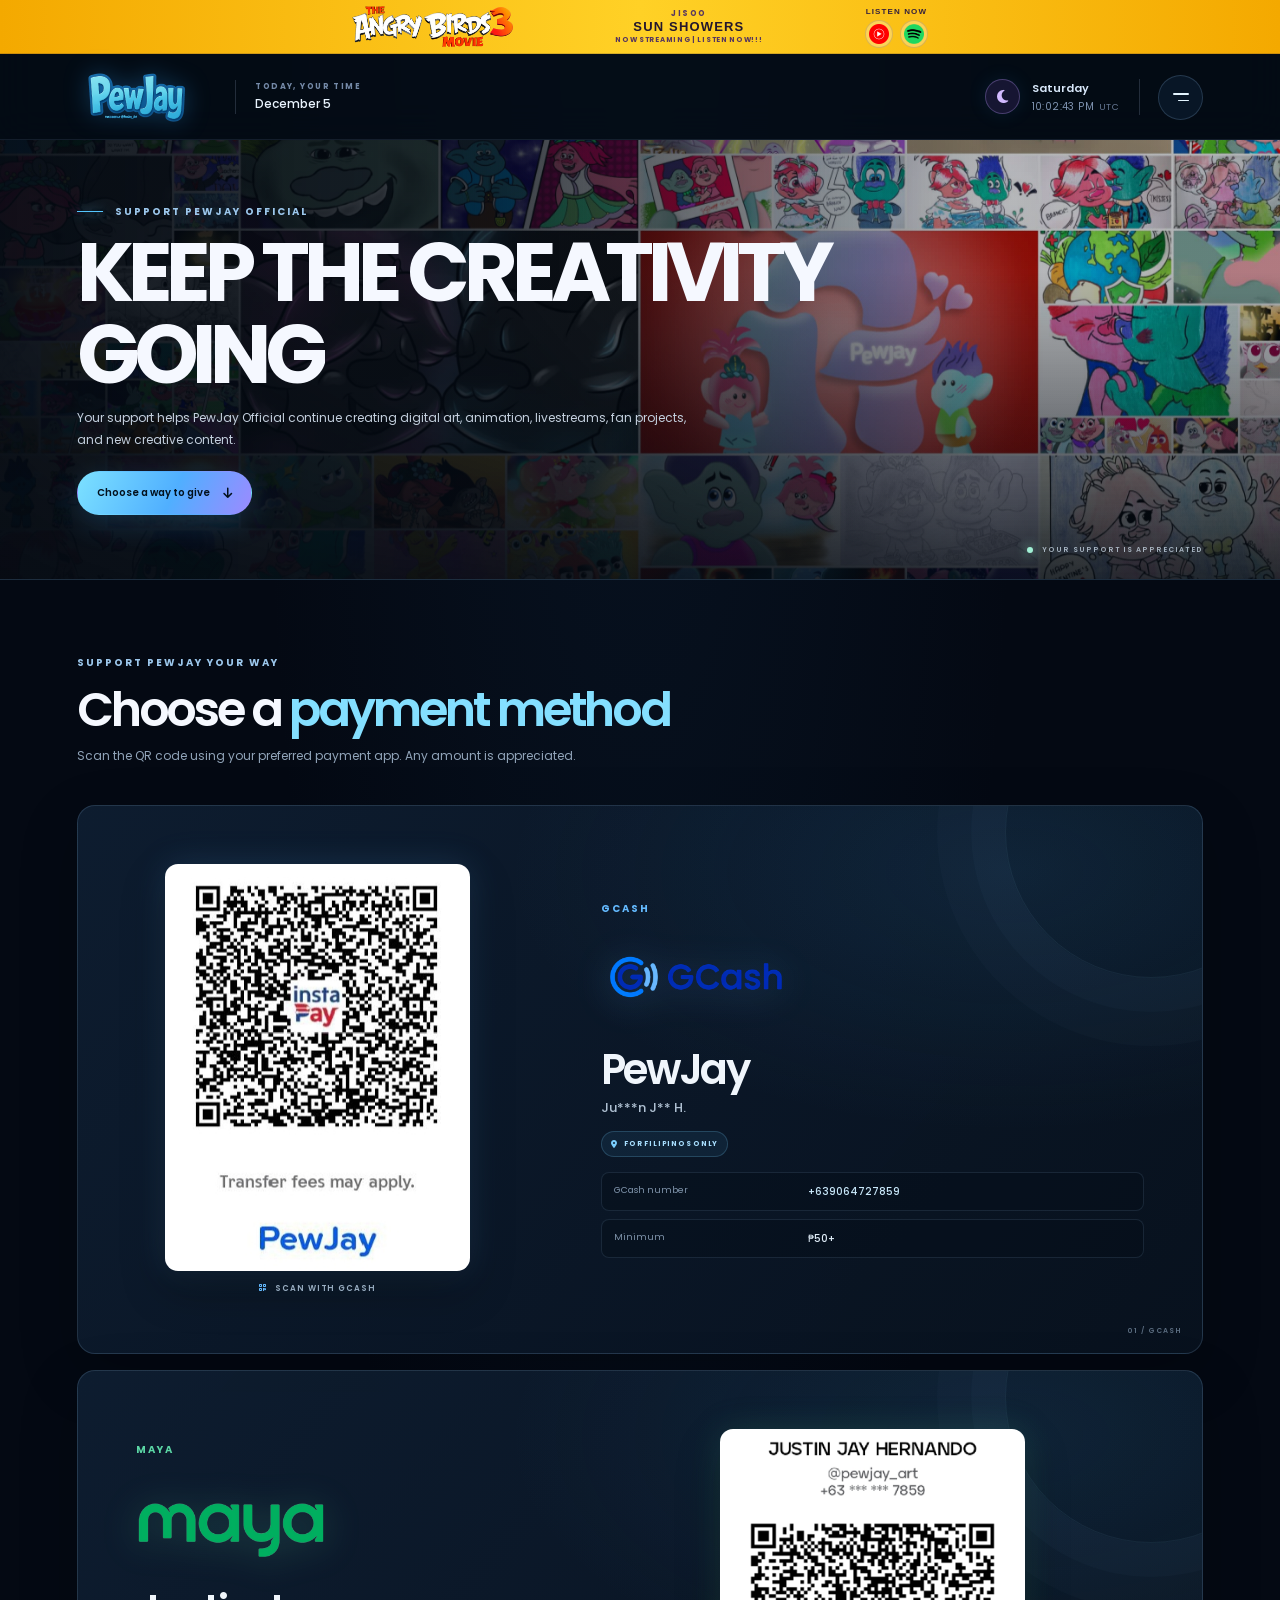
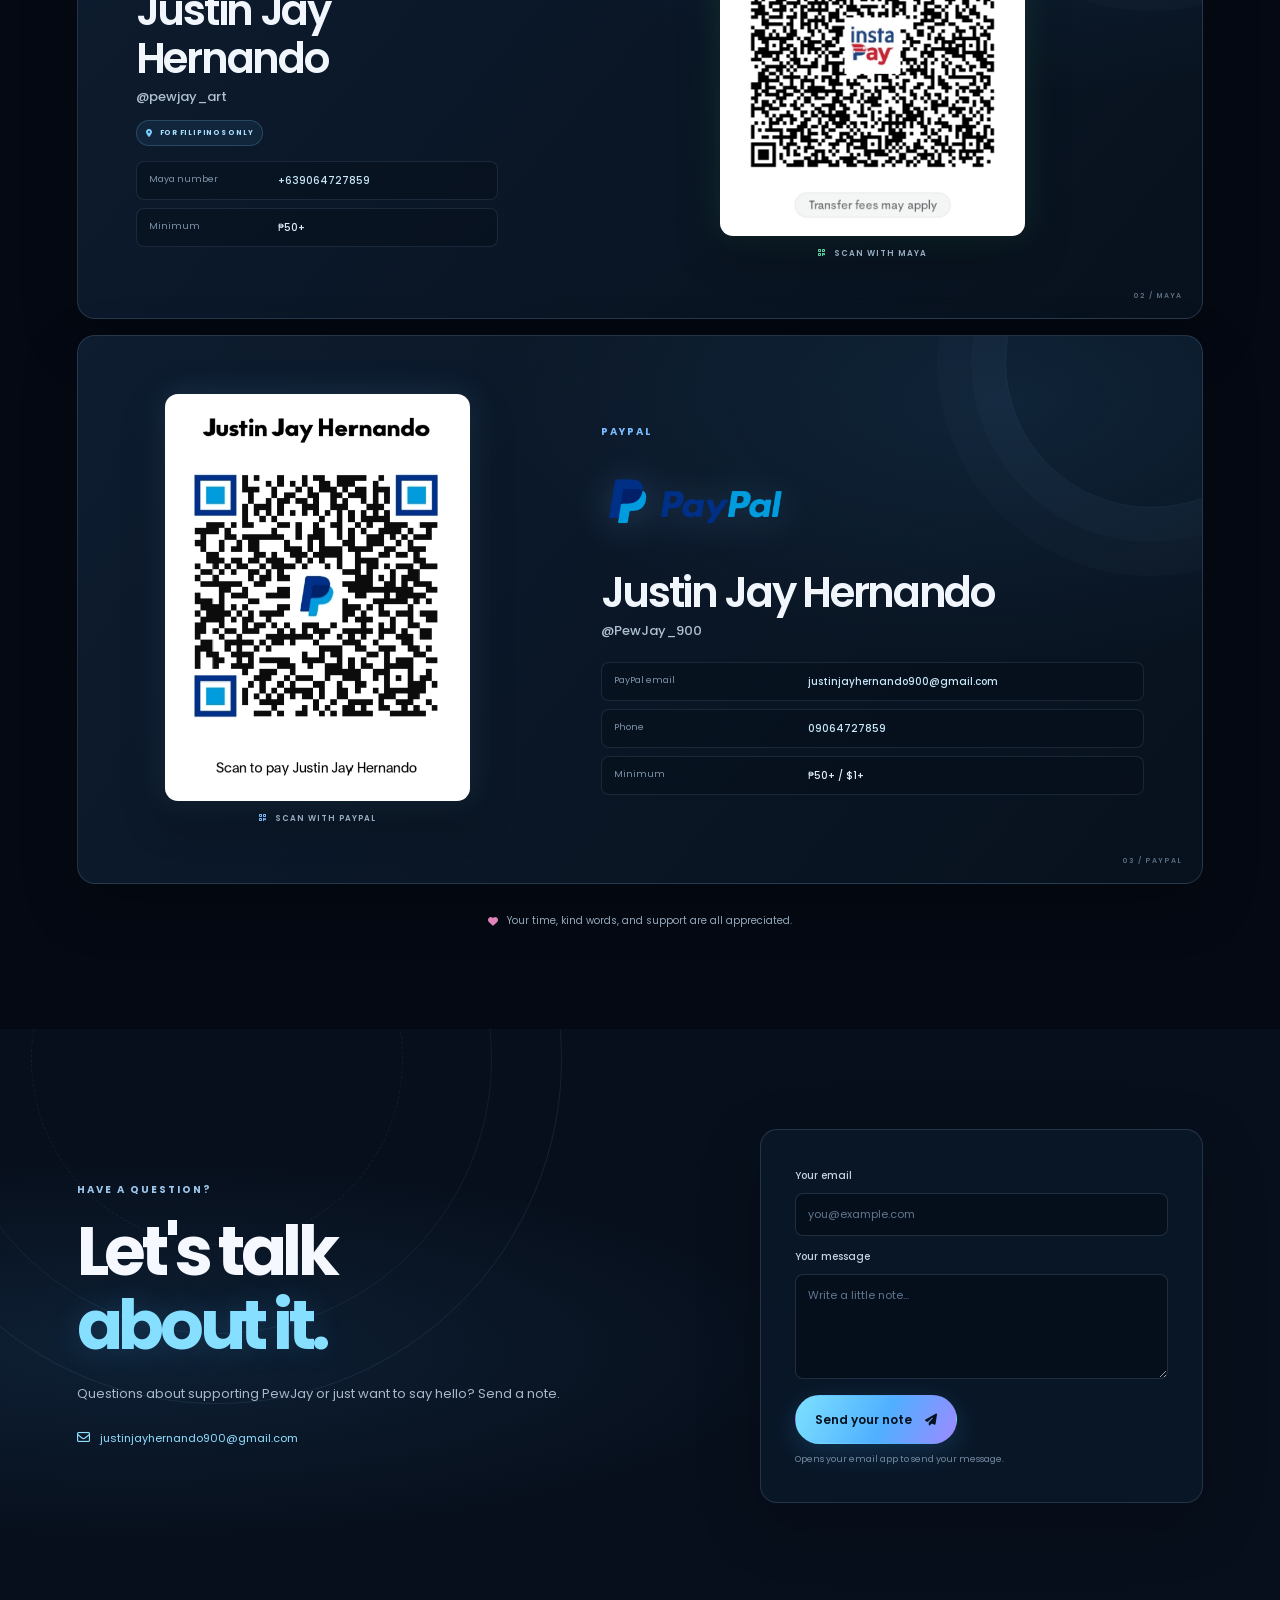
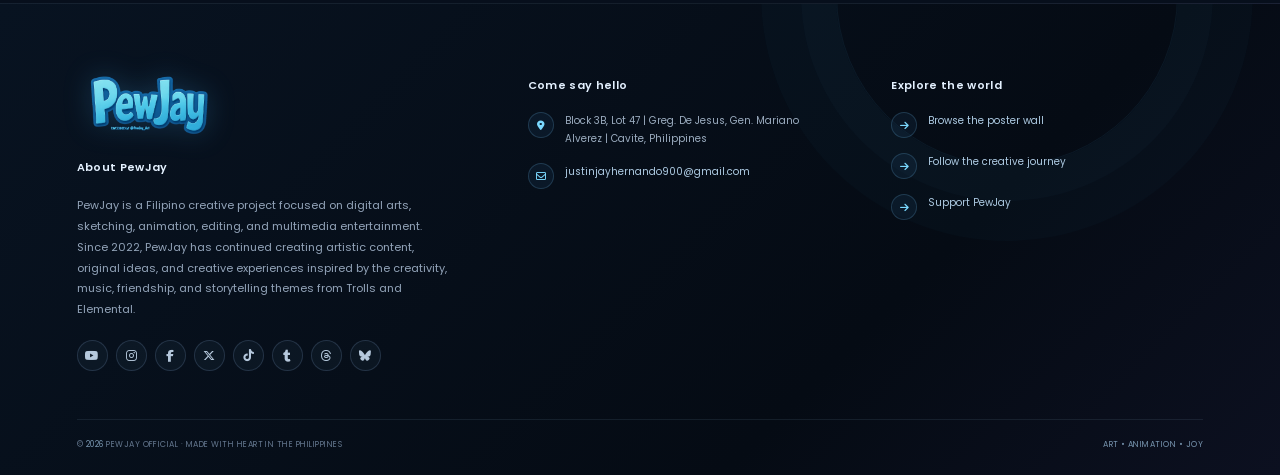
==== commit 56fc7244: "WEB PUBLIC" ====
--- a/donation.html
+++ b/donation.html
@@ -5,7 +5,7 @@
   <meta name="viewport" content="width=device-width, initial-scale=1">
   <meta name="theme-color" content="#07111f">
   <meta name="description" content="Support PewJay's art and creative work through GCash, Maya, or PayPal.">
-  <title>Donation - PewJay Official</title>
+  <title>DONATION</title>
   <link rel="icon" href="assets/favicon.png" type="image/png">
   <link rel="preconnect" href="https://fonts.googleapis.com">
   <link rel="preconnect" href="https://fonts.gstatic.com" crossorigin>
--- a/css/style.css
+++ b/css/style.css
@@ -227,6 +227,40 @@
 .story-pagination button.is-active { height: 25px; border-color: var(--blue); border-radius: 8px; background: var(--blue); box-shadow: 0 0 14px rgba(73, 198, 255, .65); }
 .story-progress { position: absolute; z-index: 5; bottom: 0; left: 0; width: 100%; height: 2px; background: rgba(150, 197, 232, .13); }
 .story-progress span { display: block; width: 25%; height: 100%; background: linear-gradient(90deg, var(--blue), var(--violet)); transition: width .55s cubic-bezier(.2,.7,.2,1); }
+.whats-new-panel { display: flex; align-items: center; isolation: isolate; background: radial-gradient(ellipse at 4% 100%, rgba(46, 129, 185, .16), transparent 38%), linear-gradient(110deg, #07111f, #091522 62%, #0b1420); touch-action: pan-y; }
+.whats-new__photo { position: absolute; z-index: -1; inset: 0; width: 100%; overflow: hidden; background: #111b27; }
+.whats-new__photo::before { position: absolute; z-index: 1; inset: 0; background: linear-gradient(90deg, rgba(7, 17, 31, .98) 0%, rgba(7, 17, 31, .9) 26%, rgba(7, 17, 31, .62) 48%, rgba(7, 17, 31, .2) 77%, rgba(7, 17, 31, .18)), linear-gradient(0deg, rgba(4, 10, 19, .78), transparent 43%, rgba(4, 10, 19, .25)), radial-gradient(ellipse at 76% 14%, rgba(106, 175, 255, .22), transparent 42%); content: ""; pointer-events: none; }
+.whats-new__photo::after { position: absolute; z-index: 2; inset: 0; background: linear-gradient(135deg, rgba(255, 255, 255, .07), transparent 28%, transparent 76%, rgba(157, 203, 255, .06)), radial-gradient(ellipse at 80% 50%, transparent 32%, rgba(4, 10, 19, .2) 100%); content: ""; pointer-events: none; }
+.whats-new__photo img { width: 100%; height: 100%; object-fit: cover; opacity: .9; filter: saturate(1.08) contrast(1.04); transform: scale(1.045); transition: opacity .24s ease, transform .8s cubic-bezier(.2, .7, .2, 1); }
+.whats-new-panel.is-active .whats-new__photo img { transform: scale(1); }
+.whats-new-panel.is-changing .whats-new__photo img { opacity: 0; transform: scale(1.035); }
+.whats-new__copy { position: relative; z-index: 1; width: min(620px, 60%); margin: -8px 0 12px max(0px, calc((100% - 1290px) / 2)); }
+.whats-new__details { transition: opacity .24s ease, transform .32s ease; }
+.whats-new-panel.is-changing .whats-new__details { opacity: 0; transform: translateY(8px); }
+.whats-new__copy > .eyebrow { margin-bottom: 15px; color: #a8cbe5; }
+.whats-new__copy h2 { margin: 0 0 27px; color: #f4f8fc; font-size: clamp(49px, 7vw, 88px); font-weight: 800; letter-spacing: -.085em; line-height: .98; text-shadow: 0 8px 42px rgba(0, 0, 0, .31); }
+.whats-new__copy h3 { max-width: 580px; margin: 0 0 13px; color: #9ce2ff; font-size: clamp(16px, 2vw, 23px); font-weight: 600; letter-spacing: -.035em; line-height: 1.25; }
+.whats-new__release { display: flex; align-items: center; gap: 10px; margin: 0 0 14px; color: #84dfff; }
+.whats-new__release > i { display: grid; width: 33px; height: 33px; place-items: center; border: 1px solid rgba(140, 213, 255, .22); border-radius: 50%; background: rgba(37, 111, 157, .12); font-size: 12px; }
+.whats-new__release span { display: grid; gap: 2px; }
+.whats-new__release small { color: #819ab3; font-size: 7px; font-weight: 700; letter-spacing: .17em; }
+.whats-new__release strong { color: #d5e7f5; font-size: 11px; font-weight: 500; }
+.whats-new__description { max-width: 455px; margin: 0 0 22px; color: #a9b7c7; font-size: 11px; line-height: 1.85; }
+.whats-new__button { min-height: 44px; }
+.whats-new__button[hidden] { display: none !important; }
+.whats-new__controls { position: absolute; z-index: 4; inset: 0; pointer-events: none; }
+.whats-new__controls[hidden] { display: none !important; }
+.whats-new__arrow { position: absolute; bottom: 76px; display: grid; width: 44px; height: 44px; place-items: center; border: 1px solid rgba(190, 224, 255, .35); border-radius: 50%; color: #eff9ff; background: rgba(6, 17, 31, .48); box-shadow: 0 9px 26px rgba(0, 0, 0, .24), inset 0 1px rgba(255, 255, 255, .1); cursor: pointer; pointer-events: auto; backdrop-filter: blur(12px); transition: transform .22s ease, border-color .22s ease, background .22s ease, box-shadow .22s ease; }
+.whats-new__arrow--previous { left: var(--page-gutter); }
+.whats-new__arrow--next { right: 76px; }
+.whats-new__arrow:hover { transform: scale(1.08); border-color: rgba(148, 221, 255, .74); background: rgba(50, 125, 177, .55); box-shadow: 0 0 24px rgba(80, 181, 245, .23); }
+.whats-new__arrow:focus-visible { outline: 2px solid #9de5ff; outline-offset: 3px; }
+.whats-new__dots { position: absolute; z-index: 4; bottom: 36px; left: 50%; display: flex; align-items: center; gap: 9px; transform: translateX(-50%); }
+.whats-new__dots[hidden] { display: none; }
+.whats-new__dot { width: 9px; height: 9px; padding: 0; border: 1px solid rgba(221, 239, 255, .66); border-radius: 50%; background: rgba(8, 17, 29, .36); cursor: pointer; transition: width .25s ease, border-radius .25s ease, background .25s ease, box-shadow .25s ease; }
+.whats-new__dot:hover { border-color: #b2eaff; }
+.whats-new__dot.is-active { width: 27px; border-color: #83ddff; border-radius: 99px; background: #83ddff; box-shadow: 0 0 14px rgba(91, 203, 255, .5); }
+.whats-new-panel > .story-hint { left: var(--page-gutter); align-items: flex-start; transform: none; }
 .about-panel { display: grid; align-items: center; background: radial-gradient(ellipse at 82% 51%, rgba(45, 114, 167, .19), transparent 35%), linear-gradient(110deg, #081321, #0a1726 62%, #0b182b); }
 .about-layout { display: grid; width: min(1220px, 100%); grid-template-columns: 54px minmax(280px, 1.05fr) minmax(260px, .95fr); align-items: center; gap: clamp(30px, 6vw, 88px); margin: 0 auto; }
 .about-number { align-self: center; color: #69819c; font-size: 9px; font-weight: 600; letter-spacing: .1em; writing-mode: vertical-rl; transform: rotate(180deg); }
@@ -827,27 +861,44 @@
 .event-hero__index i { width: 4px; height: 4px; border-radius: 50%; background: var(--blue); box-shadow: 0 0 10px var(--blue); }
 .event-countdown-section { padding-top: 76px; }
 .event-countdown-list { display: grid; gap: 18px; }
-.event-countdown-card { position: relative; display: grid; min-height: 390px; overflow: hidden; border: 1px solid rgba(174, 217, 250, .25); border-radius: 20px; background: #0b1b2d; box-shadow: 0 24px 72px rgba(0, 0, 0, .32), 0 0 48px rgba(54, 146, 214, .1); isolation: isolate; animation: event-card-appear .8s .12s both; }
-.event-countdown-card__image { position: absolute; z-index: -2; inset: 0; width: 100%; height: 100%; object-fit: cover; object-position: center 44%; animation: event-card-drift 16s ease-in-out infinite alternate; }
-.event-countdown-card__shade { position: absolute; z-index: -1; inset: 0; background: linear-gradient(90deg, rgba(4, 10, 18, .92), rgba(4, 12, 23, .78) 42%, rgba(4, 12, 23, .54)), linear-gradient(0deg, rgba(4, 10, 18, .65), transparent 65%); }
-.event-countdown-card__layout { display: grid; min-height: 390px; grid-template-columns: minmax(0, 1fr) minmax(350px, .92fr); align-items: center; gap: clamp(24px, 5vw, 70px); padding: clamp(25px, 5vw, 62px); }
-.event-countdown-card__details, .event-countdown-card__timer { position: relative; z-index: 1; }
-.event-countdown-card__eyebrow, .event-countdown-card__timer-label { margin: 0 0 12px; color: #a4e6ff; font-size: 9px; font-weight: 700; letter-spacing: .19em; }
-.event-countdown-card__details h3 { max-width: 560px; margin: 0 0 12px; font-size: clamp(29px, 4.2vw, 49px); font-weight: 600; letter-spacing: -.06em; line-height: 1.1; }
-.event-countdown-card__description { max-width: 490px; margin: 0 0 18px; color: #c0cfdf; font-size: 11px; line-height: 1.8; }
+.event-countdown-card { position: relative; display: grid; min-height: 350px; grid-template-columns: minmax(210px, .74fr) minmax(0, 1.08fr) minmax(330px, 1fr); overflow: hidden; border: 1px solid rgba(174, 217, 250, .24); border-radius: 20px; background: linear-gradient(120deg, #101d2c, #0a1725 62%, #0c1d30); box-shadow: 0 22px 64px rgba(0, 0, 0, .3), inset 0 1px rgba(255, 255, 255, .045); isolation: isolate; animation: event-card-appear .8s .12s both; }
+.event-countdown-card__photo { position: relative; grid-column: 1; grid-row: 1; min-height: 350px; overflow: hidden; background: #081321; }
+.event-countdown-card__image { position: absolute; inset: 0; width: 100%; height: 100%; object-fit: cover; object-position: center 44%; animation: event-card-drift 16s ease-in-out infinite alternate; }
+.event-countdown-card__shade { position: absolute; inset: 0; background: linear-gradient(180deg, rgba(4, 10, 18, .04) 28%, rgba(4, 10, 18, .82)), linear-gradient(90deg, rgba(4, 10, 18, .08), transparent 75%); }
+.event-countdown-card__photo-meta { position: absolute; right: 18px; bottom: 18px; left: 18px; display: flex; align-items: end; justify-content: space-between; gap: 10px; color: #f1f8ff; text-shadow: 0 2px 14px rgba(0, 0, 0, .65); }
+.event-countdown-card__photo-meta span { padding: 7px 9px; border: 1px solid rgba(229, 242, 255, .42); border-radius: 5px; background: rgba(4, 13, 24, .52); font-size: 7px; font-weight: 700; letter-spacing: .15em; backdrop-filter: blur(8px); }
+.event-countdown-card__photo-meta strong { color: rgba(238, 247, 255, .72); font-size: 24px; font-weight: 500; letter-spacing: -.06em; }
+.event-countdown-card__layout { z-index: 1; display: grid; grid-column: 2 / 4; grid-row: 1; min-width: 0; min-height: 350px; grid-template-columns: minmax(0, 1.08fr) minmax(0, .98fr); align-items: center; gap: 0; padding: clamp(22px, 3vw, 38px); }
+.event-countdown-card__details { position: relative; z-index: 1; min-width: 0; padding-right: clamp(20px, 2.7vw, 36px); }
+.event-countdown-card__timer { position: relative; z-index: 1; min-width: 0; }
+.event-countdown-card__eyebrow, .event-countdown-card__timer-label { margin: 0 0 12px; color: #a4e6ff; font-size: 9px; font-weight: 700; letter-spacing: .16em; }
+.event-countdown-card__eyebrow { display: flex; align-items: center; gap: 8px; }
+.event-countdown-card__eyebrow::before { width: 6px; height: 6px; flex: 0 0 auto; border-radius: 50%; background: #82dcff; box-shadow: 0 0 12px rgba(103, 207, 255, .78); content: ""; }
+.event-countdown-card__details h3 { max-width: 560px; margin: 0 0 20px; font-size: clamp(30px, 3.3vw, 45px); font-weight: 600; letter-spacing: -.055em; line-height: 1.04; }
+.event-countdown-card__details .event-release { display: grid; gap: 6px; margin: 0 0 20px; }
+.event-release__label { color: #91a9bd; font-size: 7px; font-weight: 700; letter-spacing: .13em; text-transform: uppercase; }
+.event-release__value { display: flex; align-items: flex-start; gap: 9px; color: #e7f4ff; font-size: 9px; font-weight: 500; line-height: 1.6; }
+.event-release__value i { flex: 0 0 auto; margin-top: 2px; color: #88ddff; }
 .event-release { display: flex; align-items: flex-start; gap: 10px; margin: 0 0 19px; color: #e7f4ff; font-size: 10px; font-weight: 500; line-height: 1.6; }
 .event-release i { margin-top: 2px; color: #88ddff; }
-.event-expand-button { min-height: 43px; }
-.event-expand-button > i { display: grid; width: 24px; height: 24px; place-items: center; border: 1px solid rgba(224, 244, 255, .35); border-radius: 50%; font-size: 9px; }
-.event-countdown-card__timer { padding: 20px 0 0; }
-.event-countdown-card__timer-label { color: #c7d7e8; }
-.countdown-grid { display: grid; grid-template-columns: repeat(4, minmax(0, 1fr)); gap: 8px; }
-.countdown-unit { display: flex; min-width: 0; min-height: 88px; flex-direction: column; align-items: center; justify-content: center; gap: 5px; padding: 9px 5px; border: 1px solid rgba(202, 228, 249, .2); border-radius: 12px; background: rgba(6, 16, 29, .55); box-shadow: inset 0 1px rgba(255, 255, 255, .04); backdrop-filter: blur(10px); }
-.countdown-unit strong { display: block; color: #f1f8ff; font-size: clamp(22px, 3.3vw, 39px); font-weight: 600; font-variant-numeric: tabular-nums; letter-spacing: -.055em; line-height: 1; }
+.event-expand-button { min-height: 40px; gap: 10px; border-radius: 7px; padding: 9px 13px; font-size: 8px; letter-spacing: .08em; text-transform: uppercase; }
+.event-expand-button > i { font-size: 8px; }
+.event-countdown-card__timer { padding: 18px 15px 15px; border: 1px solid rgba(154, 198, 230, .3); border-radius: 14px; background: linear-gradient(145deg, rgba(13, 29, 45, .92), rgba(5, 15, 27, .84)); box-shadow: 0 12px 32px rgba(0, 0, 0, .2), inset 0 1px rgba(255, 255, 255, .06); container-type: inline-size; }
+.event-countdown-card__timer-label { margin-bottom: 12px; color: #b9cfe1; font-size: 8px; letter-spacing: .15em; text-align: left; }
+.event-countdown-card__timer.is-tba { padding: 14px; border-width: 1px; border-color: rgba(154, 198, 230, .3); border-radius: 14px; }
+.event-countdown-card__timer.is-tba .event-countdown-card__timer-label { display: none; }
+.countdown-grid { display: grid; grid-template-columns: repeat(4, minmax(0, 1fr)); gap: 16px; }
+.countdown-unit { position: relative; display: flex; min-width: 0; min-height: 72px; flex-direction: column; align-items: center; justify-content: center; gap: 6px; padding: 8px 4px; border: 1px solid rgba(114, 161, 195, .26); border-radius: 8px; background: linear-gradient(155deg, rgba(7, 20, 33, .95), rgba(11, 31, 49, .85)); box-shadow: inset 0 1px rgba(255, 255, 255, .055); }
+.countdown-unit:not(:last-child)::after { position: absolute; top: 50%; right: -11px; color: #cdeaff; font-size: 15px; font-weight: 700; line-height: .65; text-shadow: 0 0 8px rgba(116, 205, 255, .48); content: ":"; transform: translateY(-50%); }
+.countdown-unit strong { display: block; color: #f1f8ff; font-size: clamp(22px, 8cqi, 30px); font-weight: 600; font-variant-numeric: tabular-nums; letter-spacing: -.055em; line-height: 1; }
 .countdown-unit strong.is-ticking { animation: countdown-tick .46s cubic-bezier(.2,.8,.2,1) both; }
-.countdown-unit span { color: #9eb0c4; font-size: 8px; font-weight: 500; letter-spacing: .04em; }
+.countdown-unit span { color: #8fa8be; font-size: 6px; font-weight: 600; letter-spacing: .07em; text-transform: uppercase; }
 .countdown-grid.is-tba .countdown-unit strong { color: #9de1ff; font-size: clamp(16px, 2.4vw, 25px); letter-spacing: .02em; }
-.countdown-status { min-height: 15px; margin: 10px 0 0; color: #9ab0c6; font-size: 8px; font-weight: 600; letter-spacing: .12em; }
+.event-countdown-card [hidden], .event-fullscreen [hidden] { display: none !important; }
+.event-countdown-card__announcement { display: flex; min-height: 88px; flex-direction: column; align-items: center; justify-content: center; gap: 6px; padding: 10px; border: 1px solid rgba(114, 161, 195, .4); border-radius: 9px; color: #f4f9ff; background: linear-gradient(155deg, rgba(7, 20, 33, .95), rgba(11, 31, 49, .85)); text-align: center; text-transform: uppercase; }
+.event-countdown-card__announcement h4 { margin: 0; color: #f4f9ff; font-size: clamp(27px, 8cqi, 38px); font-weight: 700; letter-spacing: .18em; line-height: 1; }
+.event-countdown-card__announcement p { margin: 0; color: #d4e3f0; font-size: clamp(10px, 3cqi, 13px); font-weight: 700; letter-spacing: .08em; line-height: 1.3; }
+.event-countdown-card__announcement:not([hidden]) { animation: countdown-label-enter .48s cubic-bezier(.2,.8,.2,1) both, countdown-label-glow 2.3s ease-in-out .5s infinite alternate; }
 .event-noscript { padding: 20px; border: 1px solid var(--line); border-radius: 12px; color: var(--muted); }
 .event-fullscreen { position: fixed; inset: 0; width: 100vw; height: 100dvh; max-width: none; max-height: none; margin: 0; padding: 0; overflow: hidden; border: 0; color: var(--ink); background: transparent; }
 .event-fullscreen::backdrop { background: rgba(1, 5, 11, .88); backdrop-filter: blur(10px); }
@@ -866,31 +917,50 @@
 .event-fullscreen__details .event-release { margin-bottom: 13px; }
 .event-fullscreen__details .text-link { font-size: 10px; }
 .event-fullscreen__timer { animation: event-timer-in .75s .32s both; }
+.event-fullscreen__timer { padding: 19px 17px 16px; border: 1px solid rgba(211, 235, 255, .42); border-radius: 16px; background: rgba(5, 15, 27, .42); backdrop-filter: blur(11px); container-type: inline-size; }
+.event-fullscreen__timer.is-tba { padding: 16px; border-width: 1px; }
+.event-fullscreen__timer.is-tba .event-countdown-card__timer-label { display: none; }
 .event-fullscreen__timer .countdown-unit { min-height: 99px; background: rgba(5, 14, 24, .56); }
+.event-fullscreen__timer .event-countdown-card__announcement { min-height: 128px; background: rgba(5, 14, 24, .56); }
+.event-fullscreen__timer .event-countdown-card__announcement h4 { font-size: clamp(32px, 8cqi, 50px); }
+.event-fullscreen__timer .event-countdown-card__announcement p { font-size: clamp(13px, 3cqi, 18px); }
 .event-fullscreen__timer .countdown-unit strong { font-size: clamp(24px, 3.6vw, 43px); }
 .event-fullscreen__timer .countdown-grid.is-tba .countdown-unit strong { font-size: clamp(16px, 2.2vw, 24px); }
-.event-fullscreen__timer .countdown-status { color: #d2dfec; }
 .event-hero__photo, .event-countdown-card__image, .event-fullscreen__image { will-change: transform; }
 @keyframes event-photo-enter { from { opacity: 0; transform: translateY(-2%) scale(1.04); } to { opacity: 1; transform: translateY(0) scale(1.04); } }
 @keyframes event-photo-drift { from { transform: translateY(-1.5%) scale(1.04); } to { transform: translateY(1.5%) scale(1.04); } }
 @keyframes event-card-appear { from { opacity: 0; transform: translateY(24px) scale(.985); } to { opacity: 1; transform: translateY(0) scale(1); } }
 @keyframes event-card-drift { from { transform: scale(1.02) translateY(-.8%); } to { transform: scale(1.09) translateY(.8%); } }
-@keyframes countdown-tick { 0% { opacity: .25; transform: translateY(8px); filter: blur(3px); } 100% { opacity: 1; transform: translateY(0); filter: blur(0); } }
+@keyframes countdown-tick { 0% { opacity: .25; transform: translateY(-10px); filter: blur(3px) drop-shadow(0 0 0 rgba(102, 212, 255, 0)); } 45% { opacity: 1; filter: blur(0) drop-shadow(0 0 12px rgba(102, 212, 255, .8)); } 100% { opacity: 1; transform: translateY(0); filter: blur(0) drop-shadow(0 0 0 rgba(102, 212, 255, 0)); } }
+@keyframes countdown-label-enter { from { opacity: 0; transform: translateY(-12px); filter: blur(2px); } to { opacity: 1; transform: translateY(0); filter: blur(0); } }
+@keyframes countdown-label-glow { from { box-shadow: 0 0 0 rgba(95, 202, 255, 0), inset 0 1px rgba(255, 255, 255, .06); } to { box-shadow: 0 0 23px rgba(95, 202, 255, .25), inset 0 1px rgba(255, 255, 255, .1); } }
 @keyframes event-circle-open { from { clip-path: circle(0 at var(--event-origin-x, 50vw) var(--event-origin-y, 50vh)); } to { clip-path: circle(160vmax at var(--event-origin-x, 50vw) var(--event-origin-y, 50vh)); } }
 @keyframes event-circle-close { from { clip-path: circle(160vmax at var(--event-origin-x, 50vw) var(--event-origin-y, 50vh)); } to { clip-path: circle(0 at var(--event-origin-x, 50vw) var(--event-origin-y, 50vh)); } }
 @keyframes fullscreen-photo-drift { from { transform: scale(1.02); } to { transform: scale(1.1); } }
 @keyframes event-details-in { from { opacity: 0; transform: translateY(25px); filter: blur(5px); } to { opacity: 1; transform: translateY(0); filter: blur(0); } }
 @keyframes event-timer-in { from { opacity: 0; transform: translateY(18px) scale(.98); } to { opacity: 1; transform: translateY(0) scale(1); } }
 
+@media (max-width: 900px) {
+  .event-countdown-card { grid-template-columns: 1fr; }
+  .event-countdown-card__photo { grid-column: 1; grid-row: 1; min-height: 230px; }
+  .event-countdown-card__layout { grid-column: 1; grid-row: 2; min-height: 0; grid-template-columns: minmax(0, 1fr) minmax(280px, .95fr); gap: 26px; padding: 26px; }
+  .event-countdown-card__details { padding-right: 0; }
+  .event-countdown-card__details h3 { font-size: clamp(29px, 4.4vw, 40px); }
+}
 @media (max-width: 760px) {
   .events-main .page-hero--events { min-height: 390px; padding-top: 48px; padding-bottom: 42px; }
   .page-hero--events .page-hero__art { inset: 0; width: 100%; height: 100%; }
   .event-hero__index { bottom: 16px; font-size: 7px; }
   .event-countdown-section { padding-top: 58px; }
-  .event-countdown-card, .event-countdown-card__layout { min-height: 485px; }
-  .event-countdown-card__layout { grid-template-columns: 1fr; align-content: center; gap: 23px; padding: 25px; }
-  .event-countdown-card__timer { padding-top: 0; }
-  .countdown-unit { min-height: 74px; padding: 7px 3px; }
+  .event-countdown-card { min-height: 0; }
+  .event-countdown-card__photo { min-height: 195px; }
+  .event-countdown-card__layout { grid-template-columns: 1fr; gap: 22px; padding: 23px; }
+  .event-countdown-card__timer { padding: 15px 12px 13px; }
+  .event-countdown-card__timer.is-tba { padding: 12px; }
+  .event-countdown-card__timer .countdown-grid { gap: 12px; }
+  .event-countdown-card__timer .countdown-unit:not(:last-child)::after { right: -8px; font-size: 13px; }
+  .event-countdown-card__details h3 { font-size: clamp(31px, 8vw, 48px); }
+  .countdown-unit { min-height: 72px; padding: 7px 3px; }
   .countdown-unit span { font-size: 7px; }
   .event-fullscreen__close { top: 15px; }
   .event-fullscreen__bottom { right: 18px; bottom: 24px; left: 18px; grid-template-columns: minmax(0, .9fr) minmax(0, 1.1fr); align-items: end; gap: 12px; }
@@ -900,18 +970,23 @@
   .event-fullscreen__details .event-release { gap: 6px; margin-bottom: 9px; font-size: 8px; }
   .event-fullscreen__details .text-link { gap: 6px; font-size: 8px; }
   .event-fullscreen__timer .event-countdown-card__timer-label { font-size: 7px; letter-spacing: .1em; }
-  .event-fullscreen__timer .countdown-grid { gap: 4px; }
+  .event-fullscreen__timer .countdown-grid { gap: 6px; }
+  .event-fullscreen__timer .countdown-unit:not(:last-child)::after { right: -4px; font-size: 10px; }
   .event-fullscreen__timer .countdown-unit { min-height: 61px; gap: 4px; padding: 4px 1px; border-radius: 8px; }
   .event-fullscreen__timer .countdown-unit strong { font-size: clamp(15px, 4.4vw, 22px); }
   .event-fullscreen__timer .countdown-grid.is-tba .countdown-unit strong { font-size: clamp(11px, 3.4vw, 16px); }
   .event-fullscreen__timer .countdown-unit span { font-size: 6px; }
-  .event-fullscreen__timer .countdown-status { font-size: 6px; }
+  .event-fullscreen__timer { padding: 10px 8px 8px; }
+  .event-fullscreen__timer.is-tba { padding: 16px 12px; }
+  .event-fullscreen__timer .event-countdown-card__announcement { min-height: 145px; }
 }
 @media (max-width: 380px) {
-  .event-countdown-card__layout { padding: 20px; }
-  .event-countdown-card, .event-countdown-card__layout { min-height: 500px; }
+  .event-countdown-card__photo { min-height: 170px; }
+  .event-countdown-card__layout { padding: 18px; }
+  .event-countdown-card__timer { padding: 13px 9px 11px; }
   .event-fullscreen__bottom { right: 12px; left: 12px; gap: 8px; }
-  .event-fullscreen__timer .countdown-grid { gap: 2px; }
+  .event-fullscreen__timer .countdown-grid { gap: 5px; }
+  .event-fullscreen__timer .countdown-unit:not(:last-child)::after { right: -3px; font-size: 8px; }
   .event-fullscreen__timer .countdown-unit { min-height: 53px; }
 }
 
@@ -1667,6 +1742,26 @@
   .header-time__clock { font-size: 6px; }
   .menu-toggle { width: 32px; height: 32px; }
 }
+@media (max-width: 760px) {
+  .whats-new__photo { opacity: .78; }
+  .whats-new__photo::before { background: linear-gradient(90deg, rgba(7, 17, 31, .98), rgba(7, 17, 31, .82) 47%, rgba(7, 17, 31, .38)), linear-gradient(0deg, rgba(4, 10, 19, .85), transparent 58%, rgba(4, 10, 19, .35)), radial-gradient(ellipse at 78% 12%, rgba(106, 175, 255, .2), transparent 40%); }
+  .whats-new__controls { display: none; }
+  .whats-new__copy { width: min(590px, 89%); margin: -10px 0 20px; }
+  .whats-new__copy h2 { margin-bottom: 22px; font-size: clamp(48px, 10vw, 72px); }
+  .whats-new__description { max-width: 410px; }
+}
+@media (max-width: 520px) {
+  .whats-new__copy { width: 100%; margin-top: -12px; }
+  .whats-new__copy > .eyebrow { margin-bottom: 12px; font-size: 7px; }
+  .whats-new__copy h2 { margin-bottom: 20px; font-size: clamp(42px, 11.5vw, 56px); }
+  .whats-new__copy h3 { max-width: 290px; font-size: 16px; }
+  .whats-new__release { margin-bottom: 11px; }
+  .whats-new__description { max-width: 340px; margin-bottom: 17px; font-size: 10px; line-height: 1.7; }
+  .whats-new__button { min-height: 39px; padding: 10px 13px; font-size: 8px; }
+  .whats-new__dots { bottom: 38px; }
+  .whats-new-panel > .story-hint { bottom: 22px; font-size: 6px; }
+}
 @media (prefers-reduced-motion: reduce) {
   .social-hero-card, .social-hero .social-float, .social-hero-card > i, .social-orbit--two, .social-grid--feature .social-card { animation: none; }
-}
+  .whats-new__photo img, .whats-new__details, .whats-new__dot, .whats-new__arrow { transition: none; }
+}
